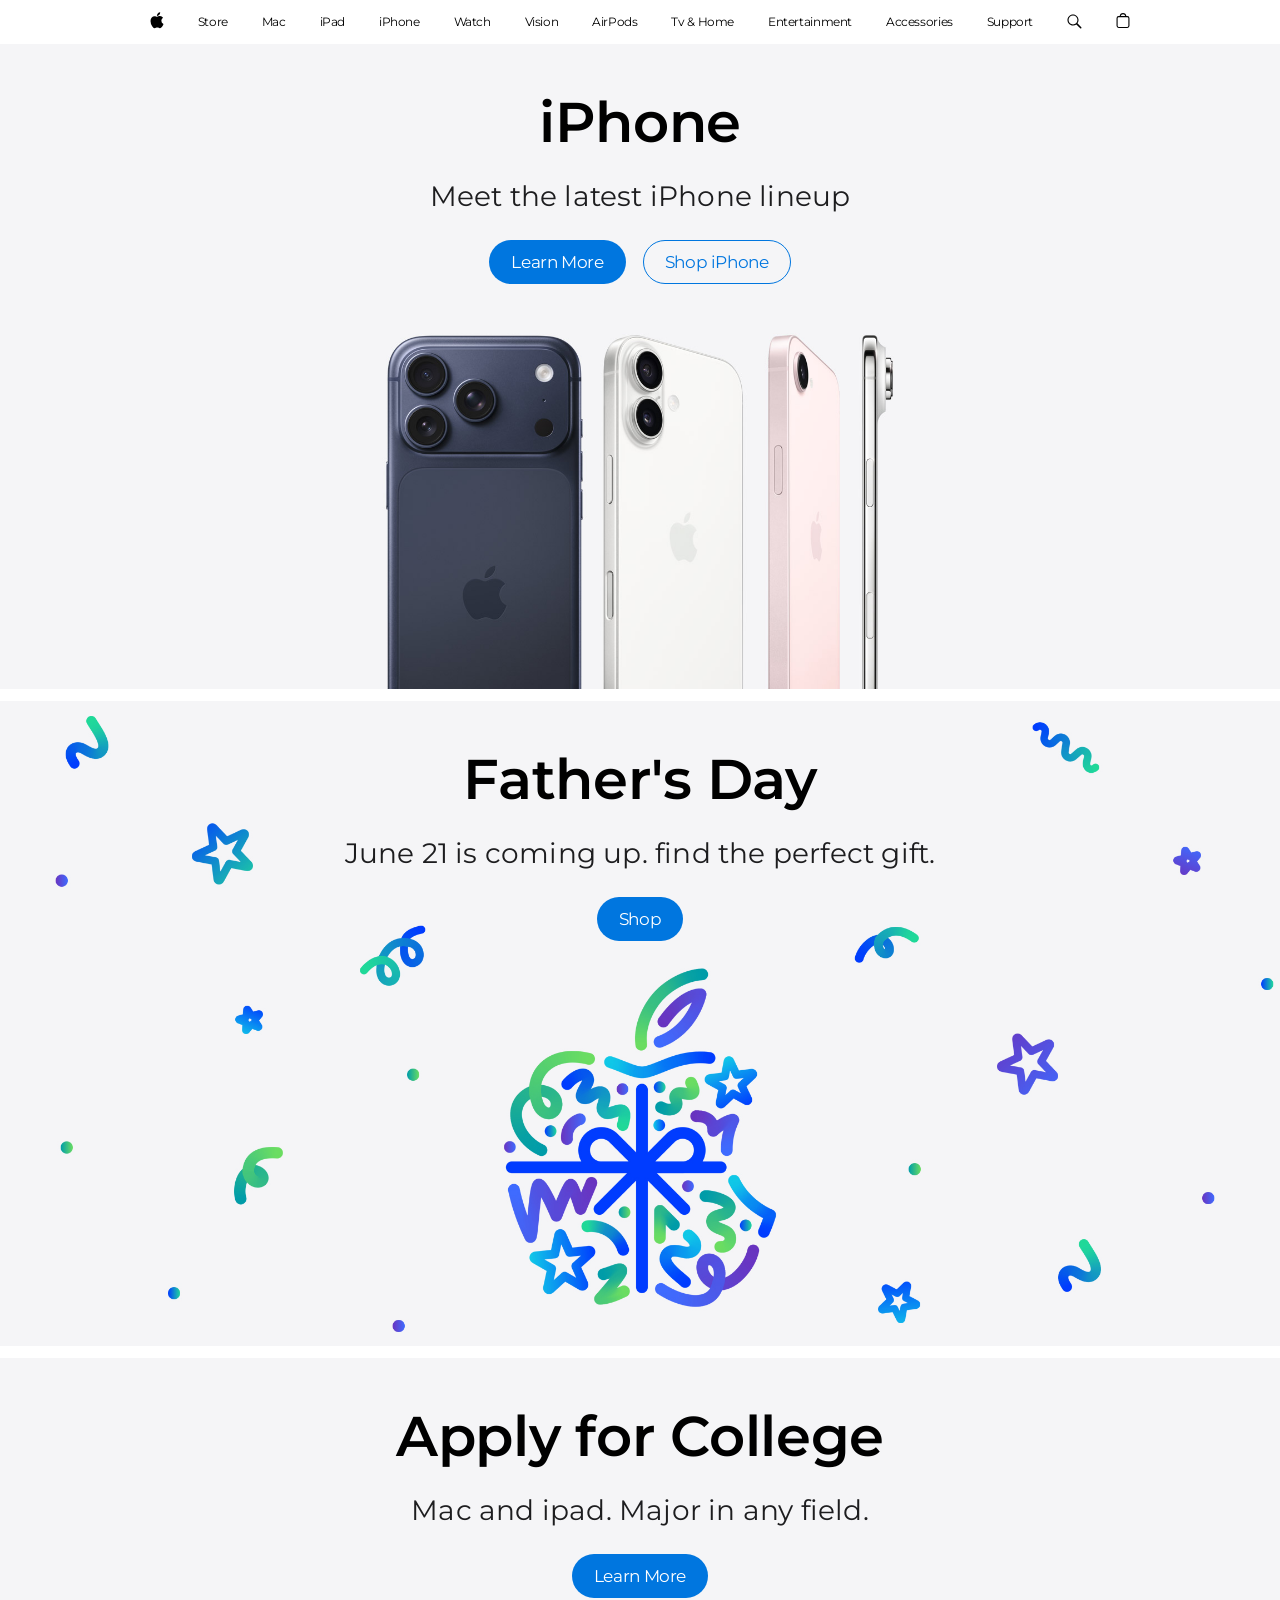
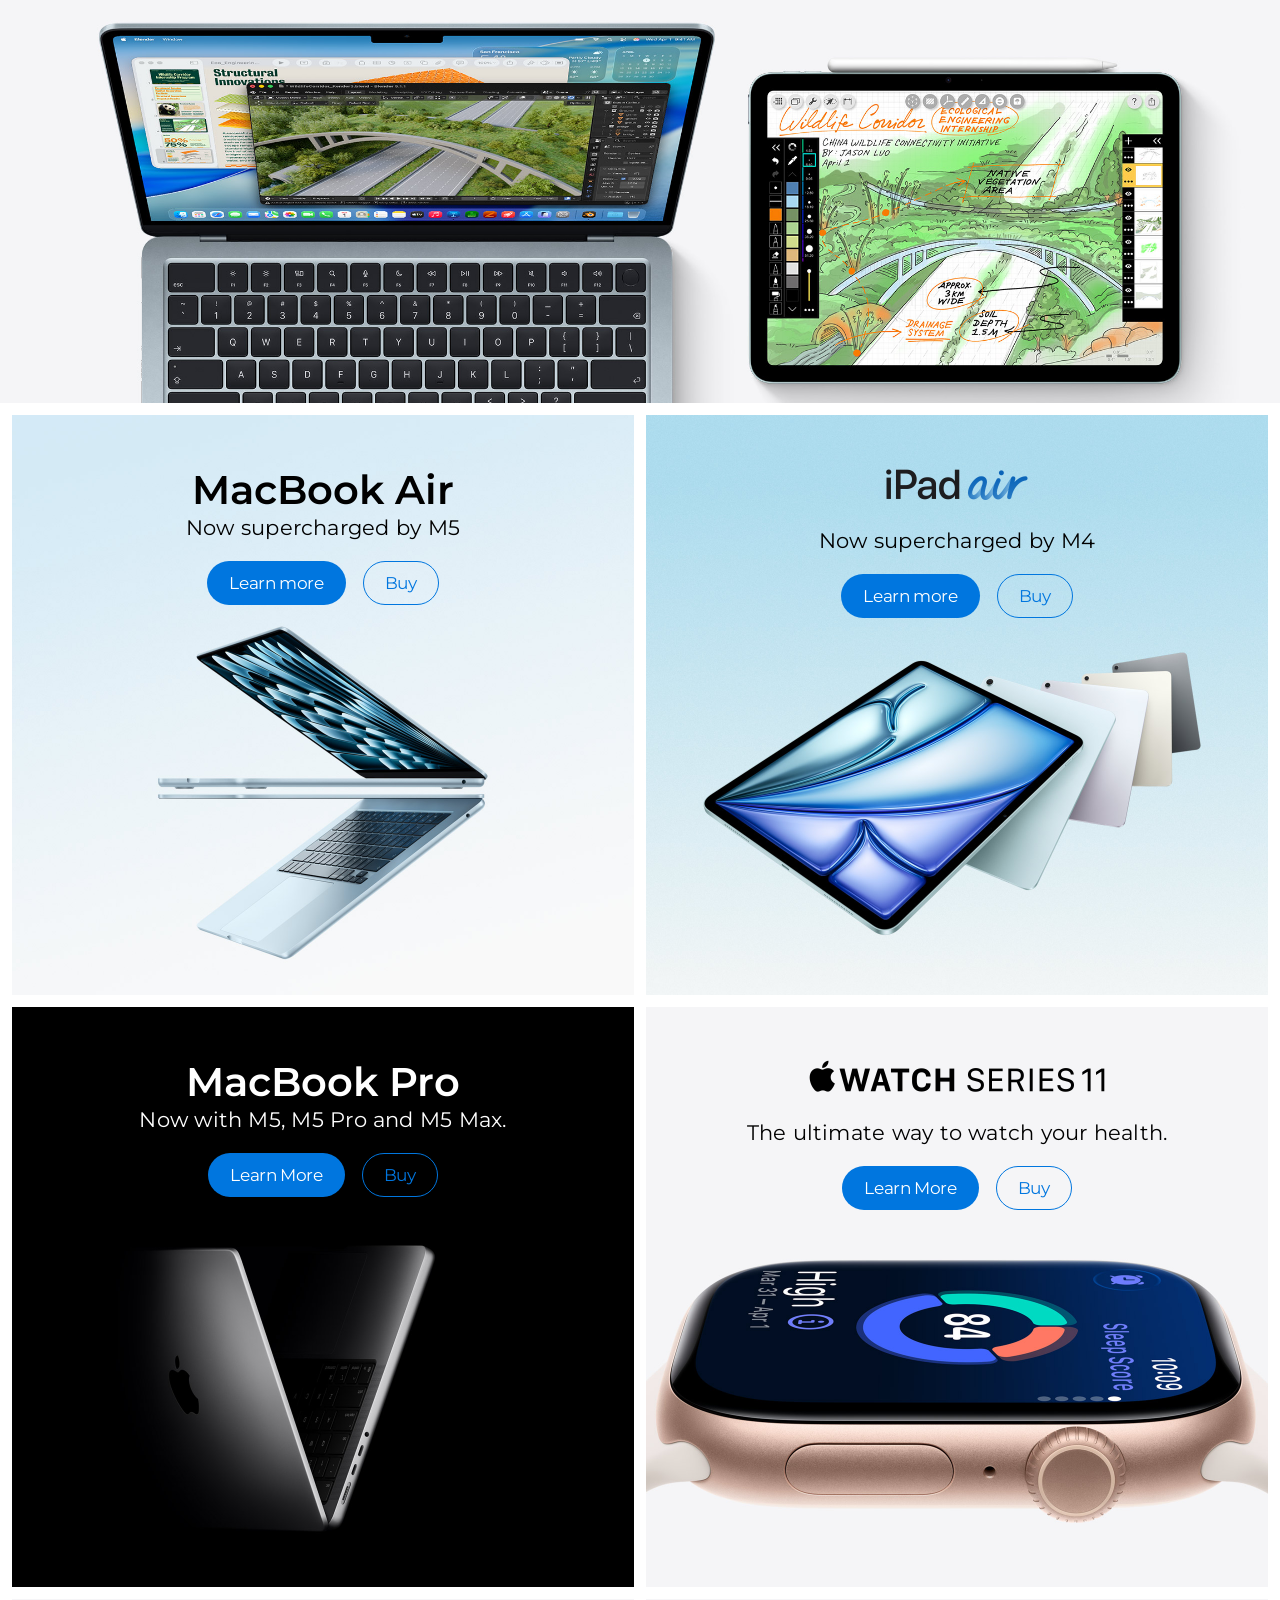
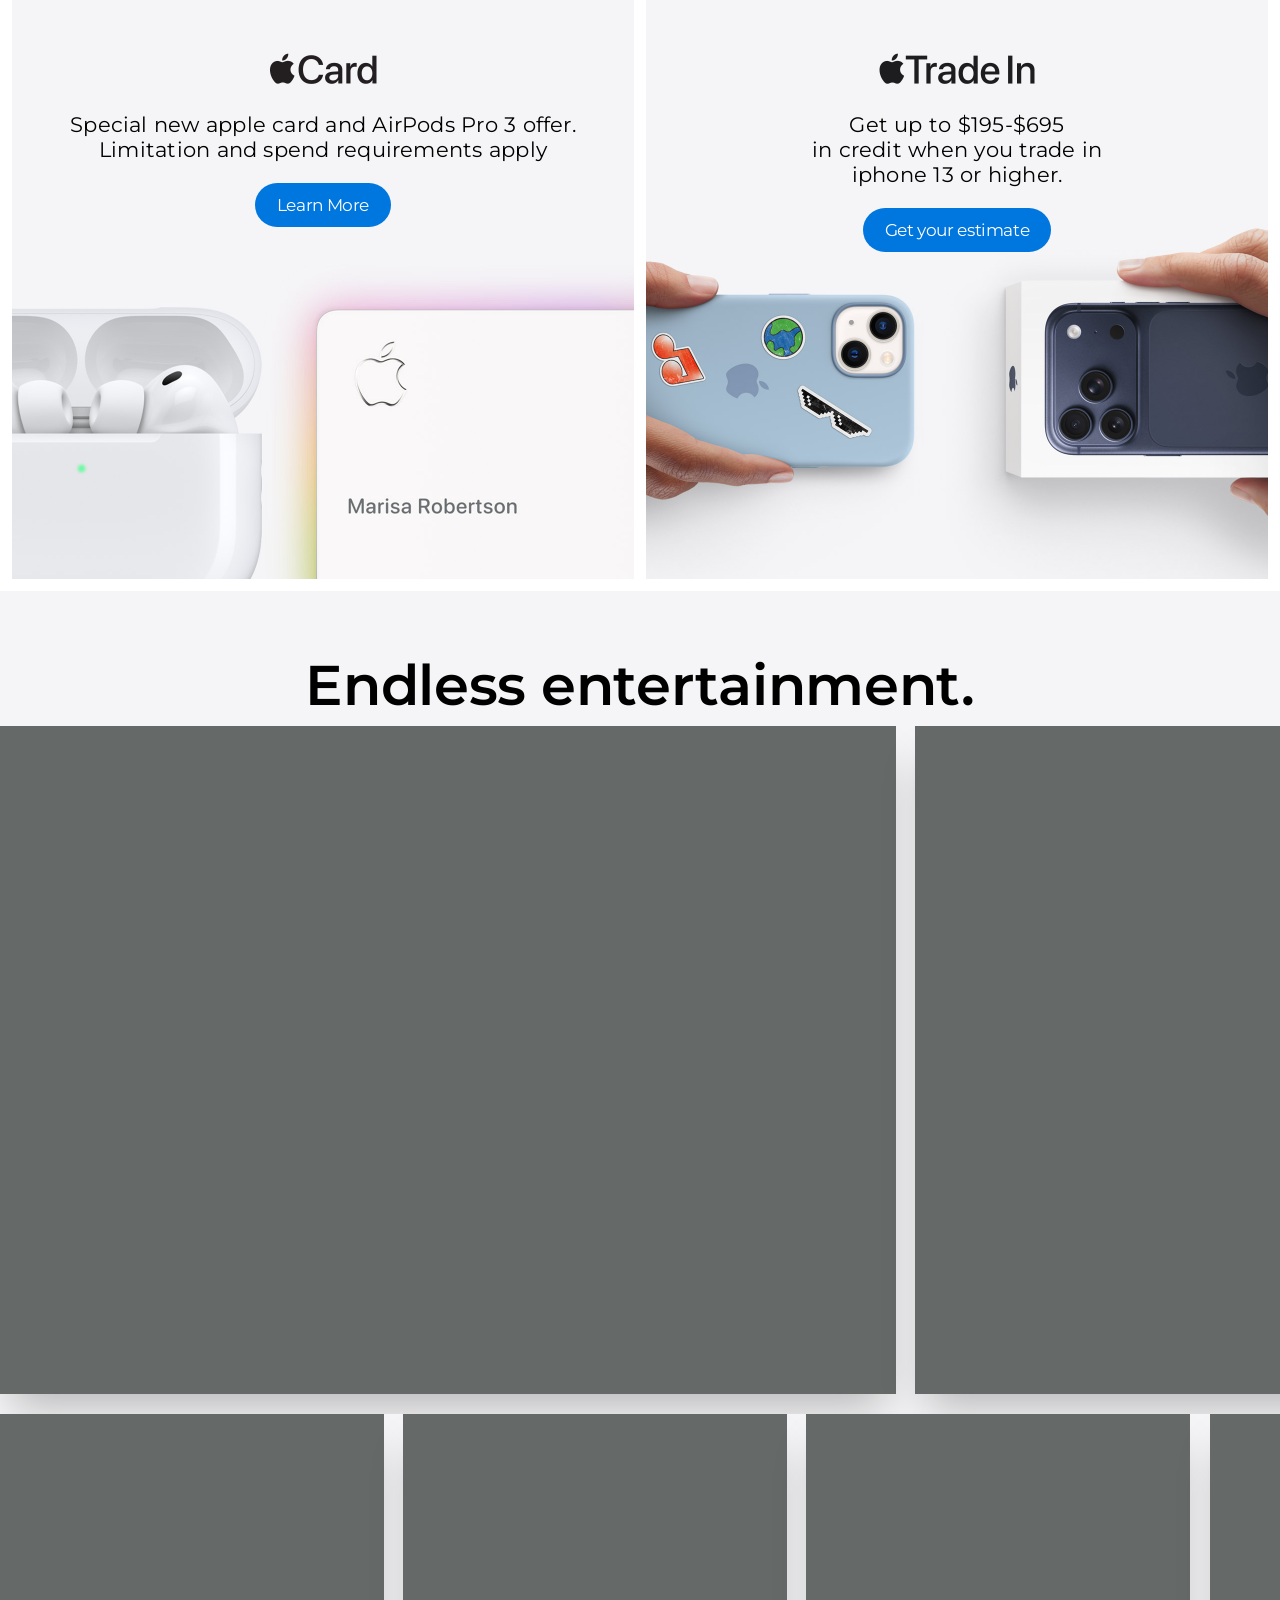
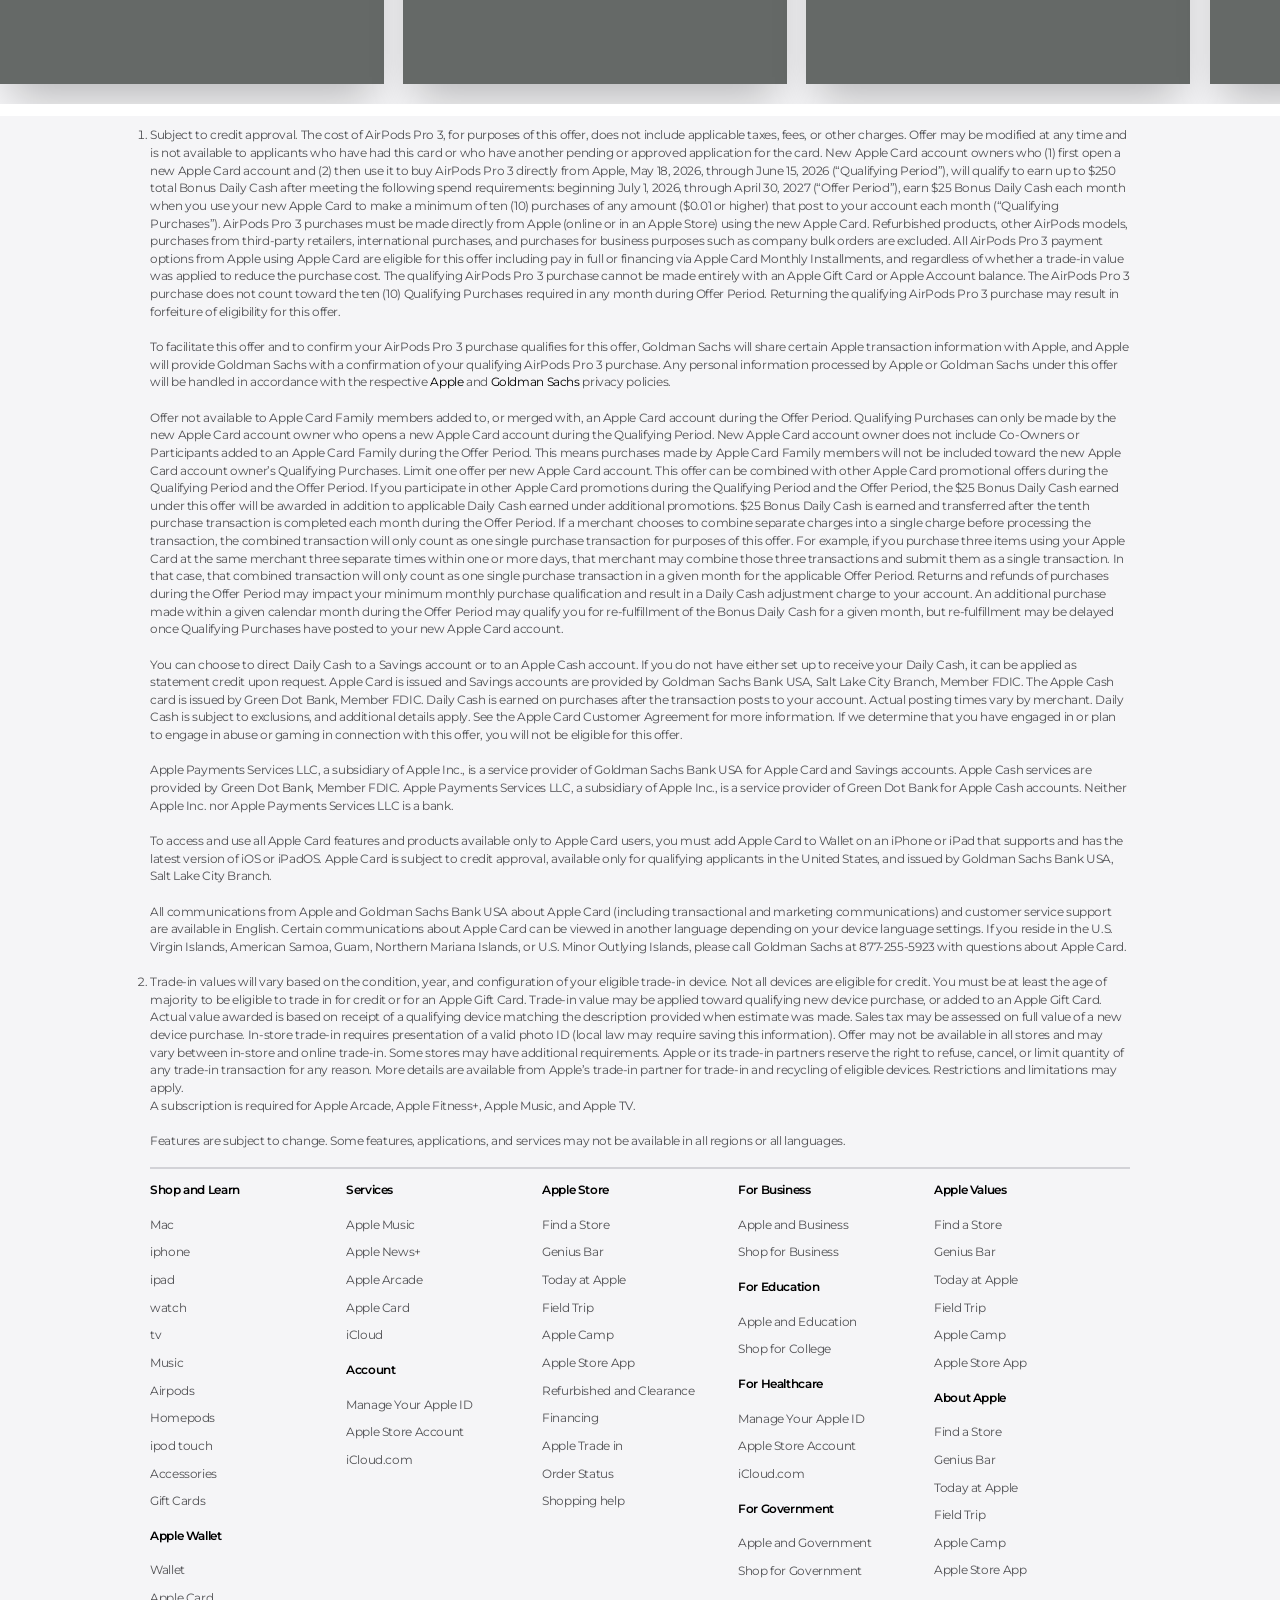
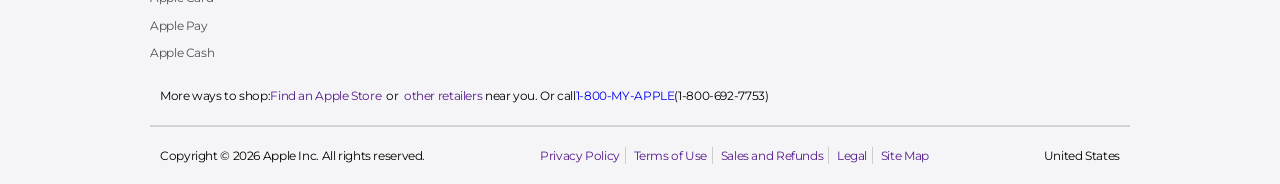
==== index.html @ 26c30950 "add dropdown" ====
<!doctype html>
<html lang="en">
    <head>
        <meta charset="UTF-8" />
        <meta name="viewport" content="width=device-width, initial-scale=1.0" />
        <title>Apple</title>
        <link rel="stylesheet" href="style.css" />
        <link rel="preconnect" href="https://fonts.googleapis.com" />
        <link rel="preconnect" href="https://fonts.gstatic.com" crossorigin />
        <link
            href="https://fonts.googleapis.com/css2?family=Montserrat:ital,wght@0,100..900;1,100..900&display=swap"
            rel="stylesheet"
        />
        <link
            rel="shortcut icon"
            href="images/icons/favicon.ico"
            type="image/x-icon"
        />
    </head>
    <body>
        <header class="header-wrapper">
            <div class="inner-wrapper">
                <nav class="main-nav">
                    <ul>
                        <svg
                            height="44"
                            viewBox="0 0 14 44"
                            width="14"
                            xmlns="http://www.w3.org/2000/svg"
                        >
                            <path
                                d="m13.0729 17.6825a3.61 3.61 0 0 0 -1.7248 3.0365 3.5132 3.5132 0 0 0 2.1379 3.2223 8.394 8.394 0 0 1 -1.0948 2.2618c-.6816.9812-1.3943 1.9623-2.4787 1.9623s-1.3633-.63-2.613-.63c-1.2187 0-1.6525.6507-2.644.6507s-1.6834-.9089-2.4787-2.0243a9.7842 9.7842 0 0 1 -1.6628-5.2776c0-3.0984 2.014-4.7405 3.9969-4.7405 1.0535 0 1.9314.6919 2.5924.6919.63 0 1.6112-.7333 2.8092-.7333a3.7579 3.7579 0 0 1 3.1604 1.5802zm-3.7284-2.8918a3.5615 3.5615 0 0 0 .8469-2.22 1.5353 1.5353 0 0 0 -.031-.32 3.5686 3.5686 0 0 0 -2.3445 1.2084 3.4629 3.4629 0 0 0 -.8779 2.1585 1.419 1.419 0 0 0 .031.2892 1.19 1.19 0 0 0 .2169.0207 3.0935 3.0935 0 0 0 2.1586-1.1368z"
                            ></path>
                        </svg>
                        <li class="nav-item store-item">
                            <a href="#">Store</a>
                        </li>
                        <li class="nav-item mac-item"><a href="#">Mac</a></li>
                        <li class="nav-item ipad-item"><a href="#">iPad</a></li>
                        <li class="nav-item iphone-item">
                            <a href="#">iPhone</a>
                        </li>
                        <li class="nav-item watch-item">
                            <a href="#">Watch</a>
                        </li>
                        <li class="nav-item vision-item">
                            <a href="#">Vision</a>
                        </li>
                        <li class="nav-item airpods-item">
                            <a href="#">AirPods</a>
                        </li>
                        <li class="nav-item tv-item">
                            <a href="#">Tv & Home</a>
                        </li>
                        <li class="nav-item entertainment-item">
                            <a href="#">Entertainment</a>
                        </li>
                        <li class="nav-item accesories-item">
                            <a href="#">Accessories</a>
                        </li>
                        <li class="nav-item support-item">
                            <a href="#">Support</a>
                        </li>
                        <!-- <li class="nav-item search-link">
                            <a href=""
                                ><img
                                    src="images/icons/ios-search-2-64.png"
                                    alt=""
                            /></a>
                        </li> -->

                        <svg
                            xmlns="http://www.w3.org/2000/svg"
                            width="15px"
                            height="44px"
                            viewBox="0 0 15 44"
                        >
                            <path
                                d="M14.298,27.202l-3.87-3.87c0.701-0.929,1.122-2.081,1.122-3.332c0-3.06-2.489-5.55-5.55-5.55c-3.06,0-5.55,2.49-5.55,5.55 c0,3.061,2.49,5.55,5.55,5.55c1.251,0,2.403-0.421,3.332-1.122l3.87,3.87c0.151,0.151,0.35,0.228,0.548,0.228 s0.396-0.076,0.548-0.228C14.601,27.995,14.601,27.505,14.298,27.202z M1.55,20c0-2.454,1.997-4.45,4.45-4.45 c2.454,0,4.45,1.997,4.45,4.45S8.454,24.45,6,24.45C3.546,24.45,1.55,22.454,1.55,20z"
                            ></path>
                        </svg>
                        <!-- <li class="nav-item cart-link">
                            <a href=""
                                ><img
                                    src="images/icons/sllmnhx-cart-6930472.png"
                                    alt=""
                                    height="19"
                            /></a>
                        </li> -->
                        <svg
                            height="44"
                            viewBox="0 0 14 44"
                            width="14"
                            xmlns="http://www.w3.org/2000/svg"
                        >
                            <path
                                d="m11.3535 16.0283h-1.0205a3.4229 3.4229 0 0 0 -3.333-2.9648 3.4229 3.4229 0 0 0 -3.333 2.9648h-1.02a2.1184 2.1184 0 0 0 -2.117 2.1162v7.7155a2.1186 2.1186 0 0 0 2.1162 2.1167h8.707a2.1186 2.1186 0 0 0 2.1168-2.1167v-7.7155a2.1184 2.1184 0 0 0 -2.1165-2.1162zm-4.3535-1.8652a2.3169 2.3169 0 0 1 2.2222 1.8652h-4.4444a2.3169 2.3169 0 0 1 2.2222-1.8652zm5.37 11.6969a1.0182 1.0182 0 0 1 -1.0166 1.0171h-8.7069a1.0182 1.0182 0 0 1 -1.0165-1.0171v-7.7155a1.0178 1.0178 0 0 1 1.0166-1.0166h8.707a1.0178 1.0178 0 0 1 1.0164 1.0166z"
                            ></path>
                        </svg>
                    </ul>
                </nav>
                <!-- STORE -->
                <div class="nav-dropdown store-dropdown">
                    <div class="dropdown-inner">
                        <div>
                            <span class="dropdown-col-label">Shop</span>
                            <ul class="dropdown-big-links">
                                <li><a href="#">Shop the Latest</a></li>
                                <li><a href="#">Mac</a></li>
                                <li><a href="#">iPad</a></li>
                                <li><a href="#">iPhone</a></li>
                                <li><a href="#">Apple Watch</a></li>
                                <li><a href="#">Apple Vision Pro</a></li>
                                <li><a href="#">AirPods</a></li>
                                <li><a href="#">Accessories</a></li>
                            </ul>
                        </div>
                        <div>
                            <span class="dropdown-col-label">Quick Links</span>
                            <ul class="dropdown-links">
                                <li><a href="#">Find a Store</a></li>
                                <li><a href="#">Order Status</a></li>
                                <li><a href="#">Apple Trade In</a></li>
                                <li><a href="#">Financing</a></li>
                                <li><a href="#">Personal Setup</a></li>
                            </ul>
                        </div>
                        <div>
                            <span class="dropdown-col-label"
                                >Shop Special Stores</span
                            >
                            <ul class="dropdown-links">
                                <li><a href="#">Certified Refurbished</a></li>
                                <li><a href="#">Education</a></li>
                                <li><a href="#" class="muted">Business</a></li>
                                <li>
                                    <a href="#" class="muted"
                                        >Veterans and Military</a
                                    >
                                </li>
                                <li>
                                    <a href="#" class="muted">Government</a>
                                </li>
                            </ul>
                        </div>
                    </div>
                </div>

                <!-- MAC -->
                <div class="nav-dropdown mac-dropdown">
                    <div class="dropdown-inner">
                        <div>
                            <span class="dropdown-col-label">Explore Mac</span>
                            <ul class="dropdown-big-links">
                                <li><a href="#">Explore All Mac</a></li>
                                <li><a href="#">MacBook Neo</a></li>
                                <li><a href="#">MacBook Air</a></li>
                                <li><a href="#">MacBook Pro</a></li>
                                <li><a href="#">iMac</a></li>
                                <li><a href="#">Mac mini</a></li>
                                <li><a href="#">Mac Studio</a></li>
                                <li><a href="#">Displays</a></li>
                            </ul>
                            <ul class="dropdown-small-extras">
                                <li><a href="#">Compare Mac</a></li>
                                <li><a href="#">Switch from PC to Mac</a></li>
                            </ul>
                        </div>
                        <div>
                            <span class="dropdown-col-label">Shop Mac</span>
                            <ul class="dropdown-links">
                                <li><a href="#">Shop Mac</a></li>
                                <li><a href="#">Help Me Choose</a></li>
                                <li><a href="#">Mac Accessories</a></li>
                                <li><a href="#">Apple Trade In</a></li>
                                <li><a href="#">Financing</a></li>
                                <li><a href="#">Personal Setup</a></li>
                            </ul>
                        </div>
                        <div>
                            <span class="dropdown-col-label"
                                >More from Mac</span
                            >
                            <ul class="dropdown-links">
                                <li><a href="#">Mac Support</a></li>
                                <li><a href="#">AppleCare</a></li>
                                <li><a href="#">macOS 27 Preview</a></li>
                                <li><a href="#">Apple Intelligence</a></li>
                                <li><a href="#">Apps by Apple</a></li>
                                <li><a href="#">Apple Creator Studio</a></li>
                                <li><a href="#">Better with iPhone</a></li>
                                <li><a href="#">iCloud+</a></li>
                                <li><a href="#">Mac for Business</a></li>
                                <li><a href="#">Education</a></li>
                            </ul>
                        </div>
                    </div>
                </div>

                <!-- IPAD -->
                <div class="nav-dropdown ipad-dropdown">
                    <div class="dropdown-inner">
                        <div>
                            <span class="dropdown-col-label">Explore iPad</span>
                            <ul class="dropdown-big-links">
                                <li><a href="#">Explore All iPad</a></li>
                                <li><a href="#">iPad Pro</a></li>
                                <li><a href="#">iPad Air</a></li>
                                <li><a href="#">iPad mini</a></li>
                                <li><a href="#">iPad</a></li>
                            </ul>
                            <ul class="dropdown-small-extras">
                                <li><a href="#">Compare iPad</a></li>
                                <li>
                                    <a href="#">iPad Compatibility Guide</a>
                                </li>
                            </ul>
                        </div>
                        <div>
                            <span class="dropdown-col-label">Shop iPad</span>
                            <ul class="dropdown-links">
                                <li><a href="#">Shop iPad</a></li>
                                <li><a href="#">Help Me Choose</a></li>
                                <li><a href="#">iPad Accessories</a></li>
                                <li><a href="#">Apple Pencil</a></li>
                                <li><a href="#">Keyboards</a></li>
                                <li><a href="#">Apple Trade In</a></li>
                                <li><a href="#">Financing</a></li>
                            </ul>
                        </div>
                        <div>
                            <span class="dropdown-col-label"
                                >More from iPad</span
                            >
                            <ul class="dropdown-links">
                                <li><a href="#">iPad Support</a></li>
                                <li><a href="#">AppleCare</a></li>
                                <li><a href="#">iPadOS 18</a></li>
                                <li><a href="#">Apple Intelligence</a></li>
                                <li><a href="#">Apps by Apple</a></li>
                                <li><a href="#">iCloud+</a></li>
                                <li><a href="#">Education</a></li>
                            </ul>
                        </div>
                    </div>
                </div>

                <!-- IPHONE -->
                <div class="nav-dropdown iphone-dropdown">
                    <div class="dropdown-inner">
                        <div>
                            <span class="dropdown-col-label"
                                >Explore iPhone</span
                            >
                            <ul class="dropdown-big-links">
                                <li><a href="#">Explore All iPhone</a></li>
                                <li><a href="#">iPhone 16 Pro</a></li>
                                <li><a href="#">iPhone 16</a></li>
                                <li><a href="#">iPhone 15</a></li>
                                <li><a href="#">iPhone 14</a></li>
                            </ul>
                            <ul class="dropdown-small-extras">
                                <li><a href="#">Compare iPhone</a></li>
                                <li><a href="#">Switch from Android</a></li>
                            </ul>
                        </div>
                        <div>
                            <span class="dropdown-col-label">Shop iPhone</span>
                            <ul class="dropdown-links">
                                <li><a href="#">Shop iPhone</a></li>
                                <li><a href="#">Help Me Choose</a></li>
                                <li><a href="#">iPhone Accessories</a></li>
                                <li><a href="#">Apple Trade In</a></li>
                                <li><a href="#">Carrier Deals</a></li>
                                <li><a href="#">Financing</a></li>
                                <li><a href="#">Personal Setup</a></li>
                            </ul>
                        </div>
                        <div>
                            <span class="dropdown-col-label"
                                >More from iPhone</span
                            >
                            <ul class="dropdown-links">
                                <li><a href="#">iPhone Support</a></li>
                                <li><a href="#">AppleCare</a></li>
                                <li><a href="#">iOS 18</a></li>
                                <li><a href="#">Apple Intelligence</a></li>
                                <li><a href="#">Apps by Apple</a></li>
                                <li><a href="#">iCloud+</a></li>
                            </ul>
                        </div>
                    </div>
                </div>

                <!-- WATCH -->
                <div class="nav-dropdown watch-dropdown">
                    <div class="dropdown-inner">
                        <div>
                            <span class="dropdown-col-label"
                                >Explore Apple Watch</span
                            >
                            <ul class="dropdown-big-links">
                                <li><a href="#">Explore All Apple Watch</a></li>
                                <li><a href="#">Apple Watch Ultra 2</a></li>
                                <li><a href="#">Apple Watch Series 10</a></li>
                                <li><a href="#">Apple Watch SE</a></li>
                                <li><a href="#">Apple Watch Hermès</a></li>
                                <li><a href="#">Apple Watch Nike</a></li>
                            </ul>
                            <ul class="dropdown-small-extras">
                                <li><a href="#">Compare Apple Watch</a></li>
                            </ul>
                        </div>
                        <div>
                            <span class="dropdown-col-label"
                                >Shop Apple Watch</span
                            >
                            <ul class="dropdown-links">
                                <li><a href="#">Shop Apple Watch</a></li>
                                <li><a href="#">Apple Watch Bands</a></li>
                                <li><a href="#">Watch Accessories</a></li>
                                <li><a href="#">Apple Trade In</a></li>
                                <li><a href="#">Financing</a></li>
                            </ul>
                        </div>
                        <div>
                            <span class="dropdown-col-label"
                                >More from Apple Watch</span
                            >
                            <ul class="dropdown-links">
                                <li><a href="#">Apple Watch Support</a></li>
                                <li><a href="#">AppleCare</a></li>
                                <li><a href="#">watchOS 11</a></li>
                                <li><a href="#">Apple Intelligence</a></li>
                                <li><a href="#">Health on Apple Watch</a></li>
                            </ul>
                        </div>
                    </div>
                </div>

                <!-- VISION -->
                <div class="nav-dropdown vision-dropdown">
                    <div class="dropdown-inner">
                        <div>
                            <span class="dropdown-col-label"
                                >Explore Vision</span
                            >
                            <ul class="dropdown-big-links">
                                <li>
                                    <a href="#">Explore Apple Vision Pro</a>
                                </li>
                            </ul>
                            <ul class="dropdown-small-extras">
                                <li><a href="#">Tech Specs</a></li>
                            </ul>
                        </div>
                        <div>
                            <span class="dropdown-col-label">Shop Vision</span>
                            <ul class="dropdown-links">
                                <li><a href="#">Shop Apple Vision Pro</a></li>
                                <li>
                                    <a href="#">Apple Vision Pro Accessories</a>
                                </li>
                                <li><a href="#">Book a Demo</a></li>
                                <li><a href="#">Financing</a></li>
                                <li><a href="#">Personal Setup</a></li>
                            </ul>
                        </div>
                        <div>
                            <span class="dropdown-col-label"
                                >More from Vision</span
                            >
                            <ul class="dropdown-links">
                                <li>
                                    <a href="#">Apple Vision Pro Support</a>
                                </li>
                                <li><a href="#">AppleCare</a></li>
                                <li><a href="#">visionOS 27 Preview</a></li>
                                <li>
                                    <a href="#"
                                        >Apple Vision Pro for Enterprise</a
                                    >
                                </li>
                            </ul>
                        </div>
                    </div>
                </div>

                <!-- AIRPODS -->
                <div class="nav-dropdown airpods-dropdown">
                    <div class="dropdown-inner">
                        <div>
                            <span class="dropdown-col-label"
                                >Explore AirPods</span
                            >
                            <ul class="dropdown-big-links">
                                <li><a href="#">Explore All AirPods</a></li>
                                <li><a href="#">AirPods Pro</a></li>
                                <li><a href="#">AirPods 4</a></li>
                                <li><a href="#">AirPods Max</a></li>
                            </ul>
                            <ul class="dropdown-small-extras">
                                <li><a href="#">Compare AirPods</a></li>
                            </ul>
                        </div>
                        <div>
                            <span class="dropdown-col-label">Shop AirPods</span>
                            <ul class="dropdown-links">
                                <li><a href="#">Shop AirPods</a></li>
                                <li><a href="#">AirPods Accessories</a></li>
                                <li><a href="#">Apple Trade In</a></li>
                                <li><a href="#">Financing</a></li>
                            </ul>
                        </div>
                        <div>
                            <span class="dropdown-col-label"
                                >More from AirPods</span
                            >
                            <ul class="dropdown-links">
                                <li><a href="#">AirPods Support</a></li>
                                <li><a href="#">AppleCare for AirPods</a></li>
                                <li><a href="#">Spatial Audio</a></li>
                                <li><a href="#">Find My AirPods</a></li>
                            </ul>
                        </div>
                    </div>
                </div>

                <!-- TV & HOME -->
                <div class="nav-dropdown tv-dropdown">
                    <div class="dropdown-inner">
                        <div>
                            <span class="dropdown-col-label"
                                >Explore TV & Home</span
                            >
                            <ul class="dropdown-big-links">
                                <li><a href="#">Explore All TV & Home</a></li>
                                <li><a href="#">Apple TV 4K</a></li>
                                <li><a href="#">HomePod</a></li>
                                <li><a href="#">HomePod mini</a></li>
                            </ul>
                            <ul class="dropdown-small-extras">
                                <li><a href="#">Compare Apple TV</a></li>
                            </ul>
                        </div>
                        <div>
                            <span class="dropdown-col-label"
                                >Shop TV & Home</span
                            >
                            <ul class="dropdown-links">
                                <li><a href="#">Shop TV & Home</a></li>
                                <li><a href="#">Apple TV Accessories</a></li>
                                <li><a href="#">HomePod Accessories</a></li>
                                <li><a href="#">Financing</a></li>
                            </ul>
                        </div>
                        <div>
                            <span class="dropdown-col-label"
                                >More from TV & Home</span
                            >
                            <ul class="dropdown-links">
                                <li><a href="#">Apple TV+ </a></li>
                                <li><a href="#">Home App</a></li>
                                <li><a href="#">AirPlay</a></li>
                                <li><a href="#">tvOS 18</a></li>
                                <li><a href="#">Apple TV Support</a></li>
                                <li><a href="#">HomePod Support</a></li>
                            </ul>
                        </div>
                    </div>
                </div>

                <!-- ENTERTAINMENT -->
                <div class="nav-dropdown entertainment-dropdown">
                    <div class="dropdown-inner">
                        <div>
                            <span class="dropdown-col-label"
                                >Explore Entertainment</span
                            >
                            <ul class="dropdown-big-links">
                                <li><a href="#">Apple TV+</a></li>
                                <li><a href="#">Apple Music</a></li>
                                <li><a href="#">Apple Arcade</a></li>
                                <li><a href="#">Apple Fitness+</a></li>
                                <li><a href="#">Apple News+</a></li>
                                <li><a href="#">Apple Podcasts</a></li>
                                <li><a href="#">Apple Books</a></li>
                                <li><a href="#">App Store</a></li>
                            </ul>
                            <ul class="dropdown-small-extras">
                                <li><a href="#">Apple One Bundle</a></li>
                            </ul>
                        </div>
                        <div>
                            <span class="dropdown-col-label">Explore</span>
                            <ul class="dropdown-links">
                                <li><a href="#">iCloud+</a></li>
                                <li><a href="#">Apple Intelligence</a></li>
                                <li><a href="#">Spatial Audio</a></li>
                                <li><a href="#">Spatial Video</a></li>
                            </ul>
                        </div>
                        <div>
                            <span class="dropdown-col-label">Support</span>
                            <ul class="dropdown-links">
                                <li><a href="#">Apple TV+ Support</a></li>
                                <li><a href="#">Apple Music Support</a></li>
                                <li><a href="#">Apple Arcade Support</a></li>
                                <li><a href="#">Apple Fitness+ Support</a></li>
                            </ul>
                        </div>
                    </div>
                </div>

                <!-- ACCESSORIES -->
                <div class="nav-dropdown accessories-dropdown">
                    <div class="dropdown-inner">
                        <div>
                            <span class="dropdown-col-label"
                                >Shop Accessories</span
                            >
                            <ul class="dropdown-big-links">
                                <li><a href="#">Shop All Accessories</a></li>
                                <li><a href="#">Cases & Protection</a></li>
                                <li><a href="#">Cables & Chargers</a></li>
                                <li><a href="#">Keyboards & Mice</a></li>
                                <li><a href="#">Displays & Stands</a></li>
                                <li><a href="#">Bags & Storage</a></li>
                            </ul>
                        </div>
                        <div>
                            <span class="dropdown-col-label"
                                >Shop by Product</span
                            >
                            <ul class="dropdown-links">
                                <li><a href="#">iPhone Accessories</a></li>
                                <li><a href="#">Mac Accessories</a></li>
                                <li><a href="#">iPad Accessories</a></li>
                                <li><a href="#">Apple Watch Bands</a></li>
                                <li><a href="#">AirPods Accessories</a></li>
                                <li><a href="#">Apple TV Accessories</a></li>
                                <li><a href="#">HomePod Accessories</a></li>
                            </ul>
                        </div>
                        <div>
                            <span class="dropdown-col-label">More</span>
                            <ul class="dropdown-links">
                                <li><a href="#">Made for Apple</a></li>
                                <li><a href="#">Certified Refurbished</a></li>
                                <li><a href="#">Financing</a></li>
                            </ul>
                        </div>
                    </div>
                </div>

                <!-- SUPPORT -->
                <div class="nav-dropdown support-dropdown">
                    <div class="dropdown-inner">
                        <div>
                            <span class="dropdown-col-label"
                                >Explore Support</span
                            >
                            <ul class="dropdown-big-links">
                                <li><a href="#">iPhone</a></li>
                                <li><a href="#">Mac</a></li>
                                <li><a href="#">iPad</a></li>
                                <li><a href="#">Apple Watch</a></li>
                                <li><a href="#">Apple TV</a></li>
                                <li><a href="#">AirPods</a></li>
                                <li><a href="#">HomePod</a></li>
                                <li><a href="#">Apple Vision Pro</a></li>
                            </ul>
                            <ul class="dropdown-small-extras">
                                <li><a href="#">See all products</a></li>
                            </ul>
                        </div>
                        <div>
                            <span class="dropdown-col-label">Get Help</span>
                            <ul class="dropdown-links">
                                <li><a href="#">Community</a></li>
                                <li><a href="#">Check Coverage</a></li>
                                <li><a href="#">Repair & Service</a></li>
                                <li><a href="#">Contact Apple Support</a></li>
                                <li><a href="#">Schedule a Genius Bar</a></li>
                            </ul>
                        </div>
                        <div>
                            <span class="dropdown-col-label"
                                >Helpful Topics</span
                            >
                            <ul class="dropdown-links">
                                <li><a href="#">Apple ID & Password</a></li>
                                <li><a href="#">Billing & Subscriptions</a></li>
                                <li><a href="#">Accessibility</a></li>
                                <li><a href="#">Find My</a></li>
                                <li><a href="#">AppleCare Plans</a></li>
                            </ul>
                        </div>
                    </div>
                </div>
            </div>
        </header>
        <main class="main">
            <section class="section section-hero">
                <div class="tile-wrapper" id="iphone-family">
                    <div class="tile-content">
                        <div class="tile-copy-wrapper">
                            <h3 class="tile-headline typography-tile-headline">
                                iPhone
                            </h3>
                            <p class="tile-subhead typography-tile-subhead">
                                Meet the latest iPhone lineup
                            </p>
                        </div>
                        <div class="tile-ctas">
                            <a href="" class="button">Learn More</a>
                            <a href="" class="button button-secondary"
                                >Shop iPhone</a
                            >
                        </div>
                    </div>
                </div>

                <div class="tile-wrapper" id="fathers-day">
                    <div class="tile-content">
                        <div class="tile-copy-wrapper">
                            <h3 class="tile-headline typography-tile-headline">
                                Father's Day
                            </h3>
                            <p class="tile-subhead typography-tile-subhead">
                                June 21 is coming up. find the perfect gift.
                            </p>
                        </div>
                        <div class="tile-ctas">
                            <a href="" class="button">Shop</a>
                            <!-- <a href="" class="button button-secondary"></a> -->
                        </div>
                    </div>
                </div>

                <div class="tile-wrapper" id="college">
                    <div class="tile-content">
                        <div class="tile-copy-wrapper">
                            <h3 class="tile-headline typography-tile-headline">
                                Apply for College
                            </h3>
                            <p class="tile-subhead typography-tile-subhead">
                                Mac and ipad. Major in any field.
                            </p>
                        </div>
                        <div class="tile-ctas">
                            <a href="" class="button">Learn More</a>
                        </div>
                    </div>
                </div>
            </section>

            <section class="section section-promo">
                <div class="tile-wrapper" id="macbook-air-m5">
                    <div class="tile-content">
                        <div class="tile-copy-wrapper">
                            <h3 class="tile-headline typography-tile-headline">
                                MacBook Air
                            </h3>
                            <p class="tile-subhead typography-tile-subhead">
                                Now supercharged by M5
                            </p>
                        </div>
                        <div class="tile-ctas">
                            <a href="" class="button">Learn more</a>
                            <a href="" class="button button-secondary">Buy</a>
                        </div>
                    </div>
                </div>

                <div class="tile-wrapper" id="ipad-air">
                    <div class="tile-content">
                        <div class="tile-copy-wrapper">
                            <h3 class="tile-headline typography-tile-headline">
                                <img
                                    src="images/promo_logo_ipad_air__dqdj4ni03quu_large_2x.png"
                                />
                            </h3>
                            <p class="tile-subhead typography-tile-subhead">
                                Now supercharged by M4
                            </p>
                        </div>
                        <div class="tile-ctas">
                            <a href="" class="button">Learn more</a>
                            <a href="" class="button button-secondary">Buy</a>
                        </div>
                    </div>
                </div>

                <div class="tile-wrapper dark-tile" id="macbook-pro">
                    <div class="tile-content">
                        <div class="tile-copy-wrapper">
                            <h3 class="tile-headline typography-tile-headline">
                                MacBook Pro
                            </h3>
                            <p class="tile-subhead typography-tile-subhead">
                                Now with M5, M5 Pro and M5 Max.
                            </p>
                        </div>
                        <div class="tile-ctas">
                            <a href="" class="button">Learn More</a>
                            <a href="" class="button button-secondary">Buy</a>
                        </div>
                    </div>
                </div>

                <div class="tile-wrapper" id="apple-watch-series-11">
                    <div class="tile-content">
                        <div class="tile-copy-wrapper">
                            <h3 class="tile-headline typography-tile-headline">
                                <img
                                    src="images/promo_logo_apple_watch_series_11__5r9c4l119tuy_large_2x.png"
                                    alt=""
                                    srcset=""
                                />
                            </h3>
                            <p class="tile-subhead typography-tile-subhead">
                                The ultimate way to watch your health.
                            </p>
                        </div>
                        <div class="tile-ctas">
                            <a href="" class="button">Learn More</a>
                            <a href="" class="button button-secondary">Buy</a>
                        </div>
                    </div>
                </div>

                <div class="tile-wrapper" id="apple-card-airpods">
                    <div class="tile-content">
                        <div class="tile-copy-wrapper">
                            <h3 class="tile-headline typography-tile-headline">
                                <img
                                    src="images/promo_logo_apple_card__28vxrcexz0ia_large_2x.png"
                                    alt=""
                                    srcset=""
                                />
                            </h3>
                            <p class="tile-subhead typography-tile-subhead">
                                Special new apple card and AirPods Pro 3 offer.
                                <br />
                                Limitation and spend requirements apply
                            </p>
                        </div>
                        <div class="tile-ctas">
                            <a href="" class="button">Learn More</a>
                        </div>
                    </div>
                </div>

                <div class="tile-wrapper" id="iphone-tradein">
                    <div class="tile-content">
                        <div class="tile-copy-wrapper">
                            <h3 class="tile-headline typography-tile-headline">
                                <img
                                    src="images/promo_logo_iphone_tradein__bb7assu7ubo2_large_2x.png"
                                    alt=""
                                    srcset=""
                                />
                            </h3>
                            <p class="tile-subhead typography-tile-subhead">
                                Get up to $195-$695 <br />
                                in credit when you trade in
                                <br />
                                iphone 13 or higher.
                            </p>
                        </div>
                        <div class="tile-ctas">
                            <a href="" class="button">Get your estimate</a>
                        </div>
                    </div>
                </div>
            </section>

            <section class="section section-endless-entertainment-gallery">
                <div class="endless-entertainment">
                    <div class="media-gallery-headline-container">
                        <h2 class="media-gallery-headline">
                            Endless entertainment.
                        </h2>
                    </div>
                    <div class="media-gallery tv-media-gallery">
                        <ul class="media-gallery-item-container">
                            <li class="media-gallery-item"></li>
                            <li class="media-gallery-item">yo</li>
                            <li class="media-gallery-item"></li>
                            <li class="media-gallery-item"></li>
                            <li class="media-gallery-item"></li>
                            <li class="media-gallery-item"></li>
                            <li class="media-gallery-item"></li>
                            <li class="media-gallery-item"></li>
                            <li class="media-gallery-item"></li>
                        </ul>
                    </div>
                    <div class="media-gallery fam-media-gallery">
                        <ul class="media-gallery-item-container">
                            <li class="media-gallery-item"></li>
                            <li class="media-gallery-item"></li>
                            <li class="media-gallery-item"></li>
                            <li class="media-gallery-item"></li>
                            <li class="media-gallery-item"></li>
                            <li class="media-gallery-item"></li>
                            <li class="media-gallery-item"></li>
                            <li class="media-gallery-item"></li>
                            <li class="media-gallery-item"></li>
                        </ul>
                    </div>
                </div>
            </section>
        </main>
        <footer class="footer-wrapper">
            <div class="inner-wrapper">
                <ol class="footer-text">
                    <li>
                        Subject to credit approval. The cost of AirPods Pro 3,
                        for purposes of this offer, does not include applicable
                        taxes, fees, or other charges. Offer may be modified at
                        any time and is not available to applicants who have had
                        this card or who have another pending or approved
                        application for the card. New Apple Card account owners
                        who (1) first open a new Apple Card account and (2) then
                        use it to buy AirPods Pro 3 directly from Apple, May 18,
                        2026, through June 15, 2026 (“Qualifying Period”), will
                        qualify to earn up to $250 total Bonus Daily Cash after
                        meeting the following spend requirements: beginning July
                        1, 2026, through April 30, 2027 (“Offer Period”), earn
                        $25 Bonus Daily Cash each month when you use your new
                        Apple Card to make a minimum of ten (10) purchases of
                        any amount ($0.01 or higher) that post to your account
                        each month (“Qualifying Purchases”). AirPods Pro 3
                        purchases must be made directly from Apple (online or in
                        an Apple Store) using the new Apple Card. Refurbished
                        products, other AirPods models, purchases from
                        third‑party retailers, international purchases, and
                        purchases for business purposes such as company bulk
                        orders are excluded. All AirPods Pro 3 payment options
                        from Apple using Apple Card are eligible for this offer
                        including pay in full or financing via Apple Card
                        Monthly Installments, and regardless of whether a
                        trade-in value was applied to reduce the purchase cost.
                        The qualifying AirPods Pro 3 purchase cannot be made
                        entirely with an Apple Gift Card or Apple Account
                        balance. The AirPods Pro 3 purchase does not count
                        toward the ten (10) Qualifying Purchases required in any
                        month during Offer Period. Returning the qualifying
                        AirPods Pro 3 purchase may result in forfeiture of
                        eligibility for this offer.
                        <br />
                        <br />
                        To facilitate this offer and to confirm your AirPods Pro
                        3 purchase qualifies for this offer, Goldman Sachs will
                        share certain Apple transaction information with Apple,
                        and Apple will provide Goldman Sachs with a confirmation
                        of your qualifying AirPods Pro 3 purchase. Any personal
                        information processed by Apple or Goldman Sachs under
                        this offer will be handled in accordance with the
                        respective
                        <a href="#" style="text-decoration: none; color: #000"
                            >Apple</a
                        >
                        and
                        <a href="#" style="text-decoration: none; color: #000"
                            >Goldman Sachs</a
                        >
                        privacy policies. <br />
                        <br />
                        Offer not available to Apple Card Family members added
                        to, or merged with, an Apple Card account during the
                        Offer Period. Qualifying Purchases can only be made by
                        the new Apple Card account owner who opens a new Apple
                        Card account during the Qualifying Period. New Apple
                        Card account owner does not include Co-Owners or
                        Participants added to an Apple Card Family during the
                        Offer Period. This means purchases made by Apple Card
                        Family members will not be included toward the new Apple
                        Card account owner’s Qualifying Purchases. Limit one
                        offer per new Apple Card account. This offer can be
                        combined with other Apple Card promotional offers during
                        the Qualifying Period and the Offer Period. If you
                        participate in other Apple Card promotions during the
                        Qualifying Period and the Offer Period, the $25 Bonus
                        Daily Cash earned under this offer will be awarded in
                        addition to applicable Daily Cash earned under
                        additional promotions. $25 Bonus Daily Cash is earned
                        and transferred after the tenth purchase transaction is
                        completed each month during the Offer Period. If a
                        merchant chooses to combine separate charges into a
                        single charge before processing the transaction, the
                        combined transaction will only count as one single
                        purchase transaction for purposes of this offer. For
                        example, if you purchase three items using your Apple
                        Card at the same merchant three separate times within
                        one or more days, that merchant may combine those three
                        transactions and submit them as a single transaction. In
                        that case, that combined transaction will only count as
                        one single purchase transaction in a given month for the
                        applicable Offer Period. Returns and refunds of
                        purchases during the Offer Period may impact your
                        minimum monthly purchase qualification and result in a
                        Daily Cash adjustment charge to your account. An
                        additional purchase made within a given calendar month
                        during the Offer Period may qualify you for
                        re-fulfillment of the Bonus Daily Cash for a given
                        month, but re-fulfillment may be delayed once Qualifying
                        Purchases have posted to your new Apple Card account.
                        <br />
                        <br />
                        You can choose to direct Daily Cash to a Savings account
                        or to an Apple Cash account. If you do not have either
                        set up to receive your Daily Cash, it can be applied as
                        statement credit upon request. Apple Card is issued and
                        Savings accounts are provided by Goldman Sachs Bank USA,
                        Salt Lake City Branch, Member FDIC. The Apple Cash card
                        is issued by Green Dot Bank, Member FDIC. Daily Cash is
                        earned on purchases after the transaction posts to your
                        account. Actual posting times vary by merchant. Daily
                        Cash is subject to exclusions, and additional details
                        apply. See the Apple Card Customer Agreement for more
                        information. If we determine that you have engaged in or
                        plan to engage in abuse or gaming in connection with
                        this offer, you will not be eligible for this offer.
                        <br />
                        <br />
                        Apple Payments Services LLC, a subsidiary of Apple Inc.,
                        is a service provider of Goldman Sachs Bank USA for
                        Apple Card and Savings accounts. Apple Cash services are
                        provided by Green Dot Bank, Member FDIC. Apple Payments
                        Services LLC, a subsidiary of Apple Inc., is a service
                        provider of Green Dot Bank for Apple Cash accounts.
                        Neither Apple Inc. nor Apple Payments Services LLC is a
                        bank.
                        <br />
                        <br />
                        To access and use all Apple Card features and products
                        available only to Apple Card users, you must add Apple
                        Card to Wallet on an iPhone or iPad that supports and
                        has the latest version of iOS or iPadOS. Apple Card is
                        subject to credit approval, available only for
                        qualifying applicants in the United States, and issued
                        by Goldman Sachs Bank USA, Salt Lake City Branch.
                        <br />
                        <br />
                        All communications from Apple and Goldman Sachs Bank USA
                        about Apple Card (including transactional and marketing
                        communications) and customer service support are
                        available in English. Certain communications about Apple
                        Card can be viewed in another language depending on your
                        device language settings. If you reside in the U.S.
                        Virgin Islands, American Samoa, Guam, Northern Mariana
                        Islands, or U.S. Minor Outlying Islands, please call
                        Goldman Sachs at 877-255-5923 with questions about Apple
                        Card.
                        <br />
                        <br />
                    </li>
                    <li>
                        Trade‑in values will vary based on the condition, year,
                        and configuration of your eligible trade‑in device. Not
                        all devices are eligible for credit. You must be at
                        least the age of majority to be eligible to trade in for
                        credit or for an Apple Gift Card. Trade‑in value may be
                        applied toward qualifying new device purchase, or added
                        to an Apple Gift Card. Actual value awarded is based on
                        receipt of a qualifying device matching the description
                        provided when estimate was made. Sales tax may be
                        assessed on full value of a new device purchase.
                        In‑store trade‑in requires presentation of a valid photo
                        ID (local law may require saving this information).
                        Offer may not be available in all stores and may vary
                        between in‑store and online trade‑in. Some stores may
                        have additional requirements. Apple or its trade‑in
                        partners reserve the right to refuse, cancel, or limit
                        quantity of any trade‑in transaction for any reason.
                        More details are available from Apple’s trade-in partner
                        for trade‑in and recycling of eligible devices.
                        Restrictions and limitations may apply.
                    </li>

                    <li style="list-style: none">
                        A subscription is required for Apple Arcade, Apple
                        Fitness+, Apple Music, and Apple TV. <br />
                        <br />
                    </li>
                    <li style="list-style-position: outside; list-style: none">
                        Features are subject to change. Some features,
                        applications, and services may not be available in all
                        regions or all languages.
                    </li>
                    <br />
                </ol>
                <nav class="footer-nav">
                    <div class="footer-nav-col">
                        <h3>Shop and Learn</h3>
                        <ul>
                            <li><a href="#">Mac</a></li>
                            <li><a href="#">iphone</a></li>
                            <li><a href="#">ipad</a></li>
                            <li><a href="#">watch</a></li>
                            <li><a href="#">tv</a></li>
                            <li><a href="#">Music</a></li>
                            <li><a href="#">Airpods</a></li>
                            <li><a href="#">Homepods</a></li>
                            <li><a href="#">ipod touch</a></li>
                            <li><a href="#">Accessories</a></li>
                            <li><a href="#">Gift Cards</a></li>
                        </ul>
                        <h3>Apple Wallet</h3>
                        <ul>
                            <li><a href="#">Wallet</a></li>
                            <li><a href="#">Apple Card</a></li>
                            <li><a href="#">Apple Pay</a></li>
                            <li><a href="#">Apple Cash</a></li>
                        </ul>
                    </div>
                    <div class="footer-nav-col">
                        <h3>Services</h3>
                        <ul>
                            <li><a href="#">Apple Music</a></li>
                            <li><a href="#">Apple News+</a></li>
                            <li><a href="#">Apple Arcade</a></li>
                            <li><a href="#">Apple Card</a></li>
                            <li><a href="#">iCloud</a></li>
                        </ul>
                        <h3>Account</h3>
                        <ul>
                            <li><a href="">Manage Your Apple ID</a></li>
                            <li><a href="">Apple Store Account</a></li>
                            <li><a href="">iCloud.com</a></li>
                        </ul>
                    </div>
                    <div class="footer-nav-col">
                        <h3>Apple Store</h3>
                        <ul>
                            <li><a href="">Find a Store</a></li>
                            <li><a href="">Genius Bar</a></li>
                            <li><a href="">Today at Apple</a></li>
                            <li><a href="">Field Trip</a></li>
                            <li><a href="">Apple Camp</a></li>
                            <li><a href="">Apple Store App</a></li>
                            <li><a href="">Refurbished and Clearance</a></li>
                            <li><a href="">Financing</a></li>
                            <li><a href="">Apple Trade in</a></li>
                            <li><a href="">Order Status</a></li>
                            <li><a href="">Shopping help</a></li>
                        </ul>
                    </div>
                    <div class="footer-nav-col">
                        <h3>For Business</h3>
                        <ul>
                            <li><a href="">Apple and Business</a></li>
                            <li><a href="">Shop for Business</a></li>
                        </ul>
                        <h3>For Education</h3>
                        <ul>
                            <li><a href="">Apple and Education</a></li>
                            <li><a href="">Shop for College</a></li>
                        </ul>
                        <h3>For Healthcare</h3>
                        <ul>
                            <li><a href="">Manage Your Apple ID</a></li>
                            <li><a href="">Apple Store Account</a></li>
                            <li><a href="">iCloud.com</a></li>
                        </ul>
                        <h3>For Government</h3>
                        <!-- I have to change the txt of Govt -->
                        <ul>
                            <li><a href="">Apple and Government</a></li>
                            <li><a href="">Shop for Government</a></li>
                        </ul>
                    </div>
                    <div class="footer-nav-col">
                        <h3>Apple Values</h3>
                        <ul>
                            <li><a href="">Find a Store</a></li>
                            <li><a href="">Genius Bar</a></li>
                            <li><a href="">Today at Apple</a></li>
                            <li><a href="">Field Trip</a></li>
                            <li><a href="">Apple Camp</a></li>
                            <li><a href="">Apple Store App</a></li>
                        </ul>

                        <h3>About Apple</h3>
                        <ul>
                            <li><a href="">Find a Store</a></li>
                            <li><a href="">Genius Bar</a></li>
                            <li><a href="">Today at Apple</a></li>
                            <li><a href="">Field Trip</a></li>
                            <li><a href="">Apple Camp</a></li>
                            <li><a href="">Apple Store App</a></li>
                        </ul>
                    </div>
                </nav>
                <div class="footer-bottom">
                    <div class="footer-contact">
                        More ways to shop:
                        <a href="">Find an Apple Store</a>&nbsp; or &nbsp;<a
                            href=""
                            >other retailers</a
                        >&nbsp;near you. Or call
                        <a href="tel:+1-800-MY-APPLE"> 1-800-MY-APPLE</a>
                        (1-800-692-7753)
                    </div>
                    <div class="footer-copyright">
                        <div class="copyright">
                            Copyright &copy; 2026 Apple Inc. All rights
                            reserved.
                        </div>
                        <div class="footer-links-terms">
                            <ul>
                                <li><a href="">Privacy Policy</a></li>
                                <li><a href="">Terms of Use</a></li>
                                <li><a href="">Sales and Refunds</a></li>
                                <li><a href="">Legal</a></li>
                                <li><a href="">Site Map</a></li>
                            </ul>
                        </div>
                        <div class="footer-country">
                            <div class="footer-country-name">United States</div>
                        </div>
                    </div>
                </div>
            </div>
        </footer>
    </body>
</html>
---- style.css ----
* {
    margin: 0;
    padding: 0;
    box-sizing: border-box;
    /* outline: 1px solid black; */
}

body {
    font-family: "Montserrat", sans-serif;
    /* font-size: 20px; */
    font-size: 17px;
    line-height: 1.4705882353;
    font-weight: 400;
    letter-spacing: -0.022em;
}
img {
    max-width: 100%;
}
div {
    display: block;
}
img {
    overflow-clip-margin: content-box;
    overflow: clip;
}

h3 {
    display: block;
    font-size: 1.17em;
    margin-block-start: 1em;
    margin-block-end: 1em;
    margin-inline-start: 0px;
    margin-inline-end: 0px;
    font-weight: bold;
}
p {
    display: block;
    margin-block-start: 1em;
    margin-block-end: 1em;
    margin-inline-start: 0px;
    margin-inline-end: 0px;
}
.main {
    width: 100%;
}
.inner-wrapper {
    width: 1000px;
    padding: 0 10px;
    margin: 0 auto;
}
a {
    text-decoration: none;
}

.button {
    background-color: #0076df;
    border-color: #0000;
    border-radius: 980px;
    border-style: solid;
    border-width: 0.666667px;
    color: #fff;
    font-size: 17px;
    letter-spacing: -0.374px;
    line-height: 20.0002px;
    padding: 11px 21px;
    text-align: center;
    z-index: 4;
}
.button-secondary {
    background-color: #ffffff00;
    border: 1px solid #0076df;
    color: #0076df;
}
.button-secondary:hover {
    background-color: #0076df;
    color: #fff;
}

/* ====================== Dropdown ================================ */

/* ── Shared dropdown styles ── */
.nav-dropdown {
    visibility: hidden;
    opacity: 0;
    position: absolute;
    top: 100%;
    left: 0;
    width: 100%;
    background-color: rgba(255, 255, 255, 0.92);
    backdrop-filter: saturate(180%) blur(20px);
    -webkit-backdrop-filter: saturate(180%) blur(20px);
    z-index: 999;
    transition:
        opacity 0.15s ease,
        visibility 0.15s ease;
    padding-top: 20px;
    pointer-events: none;
}

.header-wrapper:has(.store-item:hover) .store-dropdown,
.header-wrapper:has(.mac-item:hover) .mac-dropdown,
.header-wrapper:has(.ipad-item:hover) .ipad-dropdown,
.header-wrapper:has(.iphone-item:hover) .iphone-dropdown,
.header-wrapper:has(.watch-item:hover) .watch-dropdown,
.header-wrapper:has(.vision-item:hover) .vision-dropdown,
.header-wrapper:has(.airpods-item:hover) .airpods-dropdown,
.header-wrapper:has(.tv-item:hover) .tv-dropdown,
.header-wrapper:has(.entertainment-item:hover) .entertainment-dropdown,
.header-wrapper:has(.accessories-item:hover) .accessories-dropdown,
.header-wrapper:has(.support-item:hover) .support-dropdown,
.nav-dropdown:hover {
    visibility: visible;
    opacity: 1;
    pointer-events: auto;
}

/* ── Dropdown inner grid ── */
.dropdown-inner {
    width: 1000px;
    margin: 0 auto;
    padding: 20px 10px 28px;
    display: grid;
    grid-template-columns: 1fr 1fr 1fr;
    gap: 0 2rem;
    align-items: start;
}

/* ── Column label (small grey heading) ── */
.dropdown-col-label {
    font-size: 12px;
    color: #6e6e73;
    font-weight: 400;
    margin: 0 0 10px 0;
    font-family: -apple-system, BlinkMacSystemFont, sans-serif;
    display: block;
}

/* ── Big bold product name links (col 1) ── */
.dropdown-big-links {
    list-style: none;
    padding: 0;
    margin: 0 0 14px 0;
}

.dropdown-big-links li {
    margin-bottom: 4px;
    opacity: 1 !important;
    padding: 0;
}

.dropdown-big-links li a {
    font-size: 21px;
    font-weight: 600;
    color: #1d1d1f;
    text-decoration: none;
    line-height: 1.3;
}

.dropdown-big-links li a:hover {
    color: #0071e3;
}

/* ── Small links (col 2 & 3) ── */
.dropdown-links {
    list-style: none;
    padding: 0;
    margin: 0;
}

.dropdown-links li {
    margin-bottom: 9px;
    opacity: 1 !important;
    padding: 0;
    display: block;
}

.dropdown-links li a {
    font-size: 13px;
    color: #1d1d1f;
    text-decoration: none;
}

.dropdown-links li a:hover {
    color: #0071e3;
}

.dropdown-links li a.muted {
    color: #6e6e73;
}

/* ── Small plain links below big list ── */
.dropdown-small-extras {
    list-style: none;
    padding: 0;
    margin: 10px 0 0 0;
    border-top: 1px solid rgba(0, 0, 0, 0.1);
    padding-top: 10px;
}

.dropdown-small-extras li {
    margin-bottom: 6px;
    opacity: 1 !important;
    padding: 0;
}

.dropdown-small-extras li a {
    font-size: 12px;
    color: #0071e3;
    text-decoration: none;
    font-family: -apple-system, BlinkMacSystemFont, sans-serif;
}

.dropdown-small-extras li a:hover {
    text-decoration: underline;
}

/* ── Page dim overlay ── */
body::after {
    content: "";
    display: none;
    position: fixed;
    top: 0;
    left: 0;
    width: 100%;
    height: 100%;
    background-color: rgba(0, 0, 0, 0.2);
    backdrop-filter: blur(17px);
    z-index: 500;
    pointer-events: none;
}

body:has(.store-item:hover)::after,
body:has(.mac-item:hover)::after,
body:has(.ipad-item:hover)::after,
body:has(.iphone-item:hover)::after,
body:has(.watch-item:hover)::after,
body:has(.vision-item:hover)::after,
body:has(.airpods-item:hover)::after,
body:has(.tv-item:hover)::after,
body:has(.entertainment-item:hover)::after,
body:has(.accessories-item:hover)::after,
body:has(.support-item:hover)::after,
body:has(.nav-dropdown:hover)::after {
    display: block;
    animation: dimFadeIn 0.2s ease forwards;
}

@keyframes dimFadeIn {
    from {
        opacity: 0;
    }
    to {
        opacity: 1;
    }
}

/* ============================ nav ============================== */
.header-wrapper {
    display: flex;
    align-items: center;
    justify-content: center;
    width: 100%;
    background-color: rgba(255, 255, 255, 0.72);
    backdrop-filter: saturate(180%) blur(20px);
    -webkit-backdrop-filter: saturate(180%) blur(20px);
    color: black;
    font-weight: 200;
    font-size: 0.42em;
    position: sticky;
    top: 0;
    z-index: 1000;
}

.main-nav ul {
    display: flex;
    justify-content: space-between;
    align-items: center;
    height: 100%;
    list-style: none;
    height: 44px;
}
.nav-item a {
    display: block;
    color: #000;
    font-weight: 400;
    width: 100%;
    font-size: 12px;
    text-decoration: none;
}

.section {
    display: grid;
    grid-template-columns: 1fr;
    gap: 12px;
    text-align: center;
    margin-bottom: 12px;
}

.tile-wrapper {
    display: flex;
    justify-content: center;
    position: relative;
    width: 100%;
    min-height: 570px;
    box-sizing: border-box;
    background-color: #f5f5f7;
    overflow: clip;
    padding: 48px 0 56px;
    background-size: cover;
    background-position: center;
    background-repeat: no-repeat;
}
.tile-copy-wrapper {
    position: relative;
    pointer-events: none;
    z-index: 2;
}
.tile-content {
    display: flex;
    flex-direction: column;
    position: relative;
    align-items: center;
}
.tile-ctas {
    display: flex;
    justify-content: center;
    column-gap: 17px;
    /* margin-top: 17px; */
    z-index: 3;
}
.tile-headline {
    margin: 0 auto;
    color: black;
    /* font-size: 35px; */
    font-weight: 600;
    font-size: 56px;
    line-height: 1.0714285714;
    font-weight: 600;
    letter-spacing: -0.005em;
}
.tile-subhead {
    font-weight: 600;
    letter-spacing: -0.005em;
}
.tile-headline img {
    width: auto;
    height: 49px;
}

.typography-tile-headline {
    font-size: 56px;
    line-height: 1.0714285714;
    font-weight: 600;
    letter-spacing: -0.005em;
}
.typography-tile-subhead {
    font-size: 28px;
    line-height: 1.1428571429;
    font-weight: 400;
    letter-spacing: 0.007em;
}

.section-hero {
    width: 100%;
    color: #1d1d1f;
    display: grid;
    font-size: 17px;
    gap: 12px;
    grid-template-columns: 100%;
    grid-template-rows: 645px 645px 645px;
    letter-spacing: -0.374px;
    line-height: 25px;
    margin: 0px 0px 12px;
    text-align: center;
}

/* =========================== hero images ==================================== */
#iphone-family {
    background-image: url("images/hero_iphone_family__be5jkzxszb1e_large_2x.jpg");
}
#fathers-day {
    background-image: url("images/hero_fd26__c9vr0hxu24eq_large_2x.jpg");
}
#college {
    background-image: url("images/hero_college_students_2026__dzrtx52rt9aq_large_2x.jpg");
}

/* =============================== promo =================================== */
.section-promo {
    padding-left: max(12px, env(safe-area-inset-left) - 12px);
    padding-right: max(12px, env(safe-area-inset-right) - 12px);
}
.section-promo .section {
    grid-template-columns: 1fr 1fr;
}
.section-promo .tile-wrapper {
    min-height: 580px;
}
.section-promo .tile-subhead {
    margin-top: 3px;
}
.section-promo .tile-headline {
    font-size: 40px;
    line-height: 1.1;
    font-weight: 600;
    letter-spacing: 0em;
}
.section-promo .tile-subhead {
    font-size: 21px;
    line-height: 1.1904761905;
    font-weight: 400;
    letter-spacing: 0.011em;
}
.logo-image {
    margin-top: 5px;
    margin-bottom: -5px;
}
.section-promo .logo-image {
    margin-top: 4px;
}
/* .section-promo [id="ipad-air"] .tile-headline {
    height: 49px;
} */

.section-promo.section {
    grid-template-columns: 1fr 1fr;
}

.section-promo .tile-wrapper {
    min-height: 580px;
}

/* --------------------- promo images ----------------------- */
#macbook-air-m5 {
    background-image: url("images/promo_macbook_air_m5__e5xk2yysqiie_large_2x.jpg");
}
#ipad-air {
    background-image: url("images/promo_ipad_air_m4__bgcv7t286k8y_large_2x.jpg");
}
#macbook-pro {
    color: #fff;
    background-image: url("images/promo_macbook_pro__c9td9w1mc8ia_large_2x.jpg");
}
#macbook-pro h3 {
    color: #fff;
}
#apple-watch-series-11 {
    background-image: url("images/promo_apple_watch_series_11__gnlwqxe1jlu2_large_2x.jpg");
}
#apple-card-airpods {
    background-image: url("images/promo_apple_card_airpods__dpbuw4e90126_large_2x.jpg");
}
#iphone-tradein {
    background-image: url("images/promo_iphone_tradein__e4hrjxmgmf0i_large_2x.jpg");
}

/* ======================= entertainment ======================== */
.section .endless-entertainment {
    margin-bottom: 0;
    padding: 53px 0 0;
    background-color: #f5f5f7;
    display: flex;
    flex-direction: column;
    overflow: hidden;
}
.media-gallery {
    display: flex;
    flex-direction: column;
    align-items: center;
    position: relative;
}
.media-gallery-headline {
    font-size: 56px;
    /* line-height: 1.0714285714; */
    font-weight: 600;
    letter-spacing: -0.005em;
    color: #000;
}
.media-gallery-headline-container {
    /* margin-top: 26px; */
    /* margin-bottom: 26px; */
    text-align: center;
}
.media-gallery-item-container {
    width: 100%;
    display: flex;
    gap: 1.2rem;
    overflow-x: auto;
    scroll-snap-type: x mandatory;
    scroll-behavior: smooth;
    scrollbar-width: none;
    -ms-overflow-style: none;
    cursor: grab;
    scroll-snap-stop: always;
    -webkit-overflow-scrolling: touch;
}
.media-gallery-item {
    /* flex: 0 0 80%; */
    flex: 0 0 70%;
    scroll-snap-align: center;
    background: #ffffff;
    /* border-radius: 2rem; */
    overflow: hidden;
    box-shadow: 0 25px 40px -12px rgba(0, 0, 0, 0.25);
    transition:
        transform 0.25s ease,
        filter 0.2s;
    will-change: transform;
    /* aspect-ratio: 16 / 9; */
    position: relative;
    height: 668px;
    width: 480px;
    background-color: rgb(101, 105, 103);
    margin-bottom: 20px;
}
.fam-media-gallery .media-gallery-item {
    flex: 0 0 30%;
    height: 270px;
    width: 483px;
    background-color: rgb(101, 105, 103);
}
/* ========================= footer =================================== */
.footer-wrapper {
    background-color: #f5f5f7;
    color: black;
    font-size: 12px;
    padding: 10px 0;
}
.footer-text {
    color: #515154;
}
.footer-nav {
    border-top: 2px solid #d2d2d7;

    display: flex;
    width: 100%;
}
.footer-nav-col {
    color: #000;
    flex: 1;
}
.footer-nav-col ul li {
    list-style: none;
    padding: 5px 0;
}
.footer-nav-col ul li a {
    text-decoration: none;
    color: #515154;
}

.footer-nav-col h3 {
    font-size: 12px;
    font-weight: 600;
}
.footer-copyright {
    padding-top: 17px;
    border-top: 2px solid #d2d2d7;
    display: flex;
    text-align: justify;
    padding: 0 10px;
    padding-top: 20px;
    margin: 0 auto;
    justify-content: space-between;
    padding-top: 20px;
    padding-bottom: 10px;
}
.footer-copyright ul li {
    display: inline-block;
    padding: 0 5px;
    border-right: 1px solid #ccc;
}
.footer-copyright ul li:last-child {
    border-right: 0px;
}
.footer-contact {
    display: flex;
    text-align: justify;
    padding: 0 10px;
    padding-top: 20px;
    margin: 0 auto;
    padding-top: 20px;
    padding-bottom: 20px;
}

/* ========================== mobile ============================= */
@media (max-width: 480px) {
    .section-promo {
        display: flex;
        flex-direction: column;
        padding-left: max(12px, env(safe-area-inset-left) - 12px);
        padding-right: max(12px, env(safe-area-inset-right) - 12px);
        /* flex-wrap: wrap; */
    }
    .footer-nav {
        flex-direction: column;
        align-items: center;
    }
}
@media (min-width: 1069px) {
    .section-promo .tile-wrapper {
        padding: 53px 0 60px;
    }
}
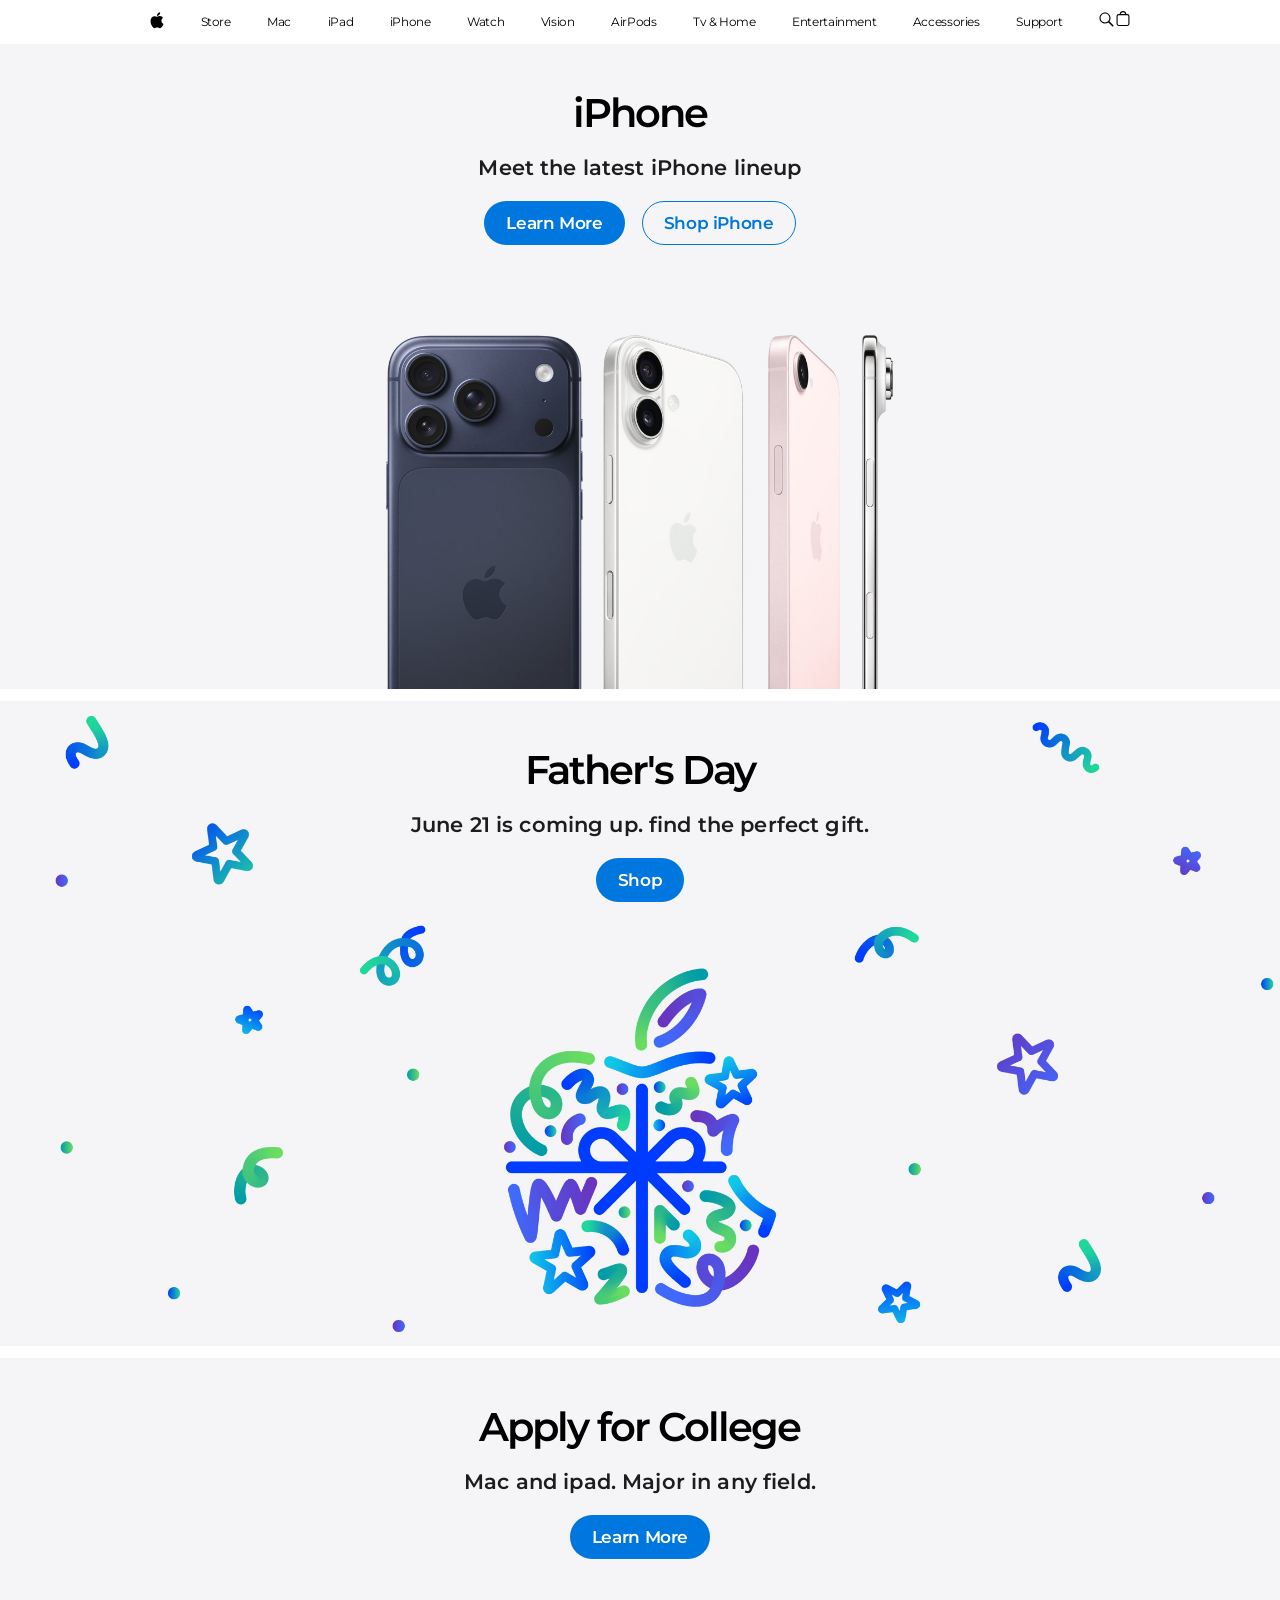
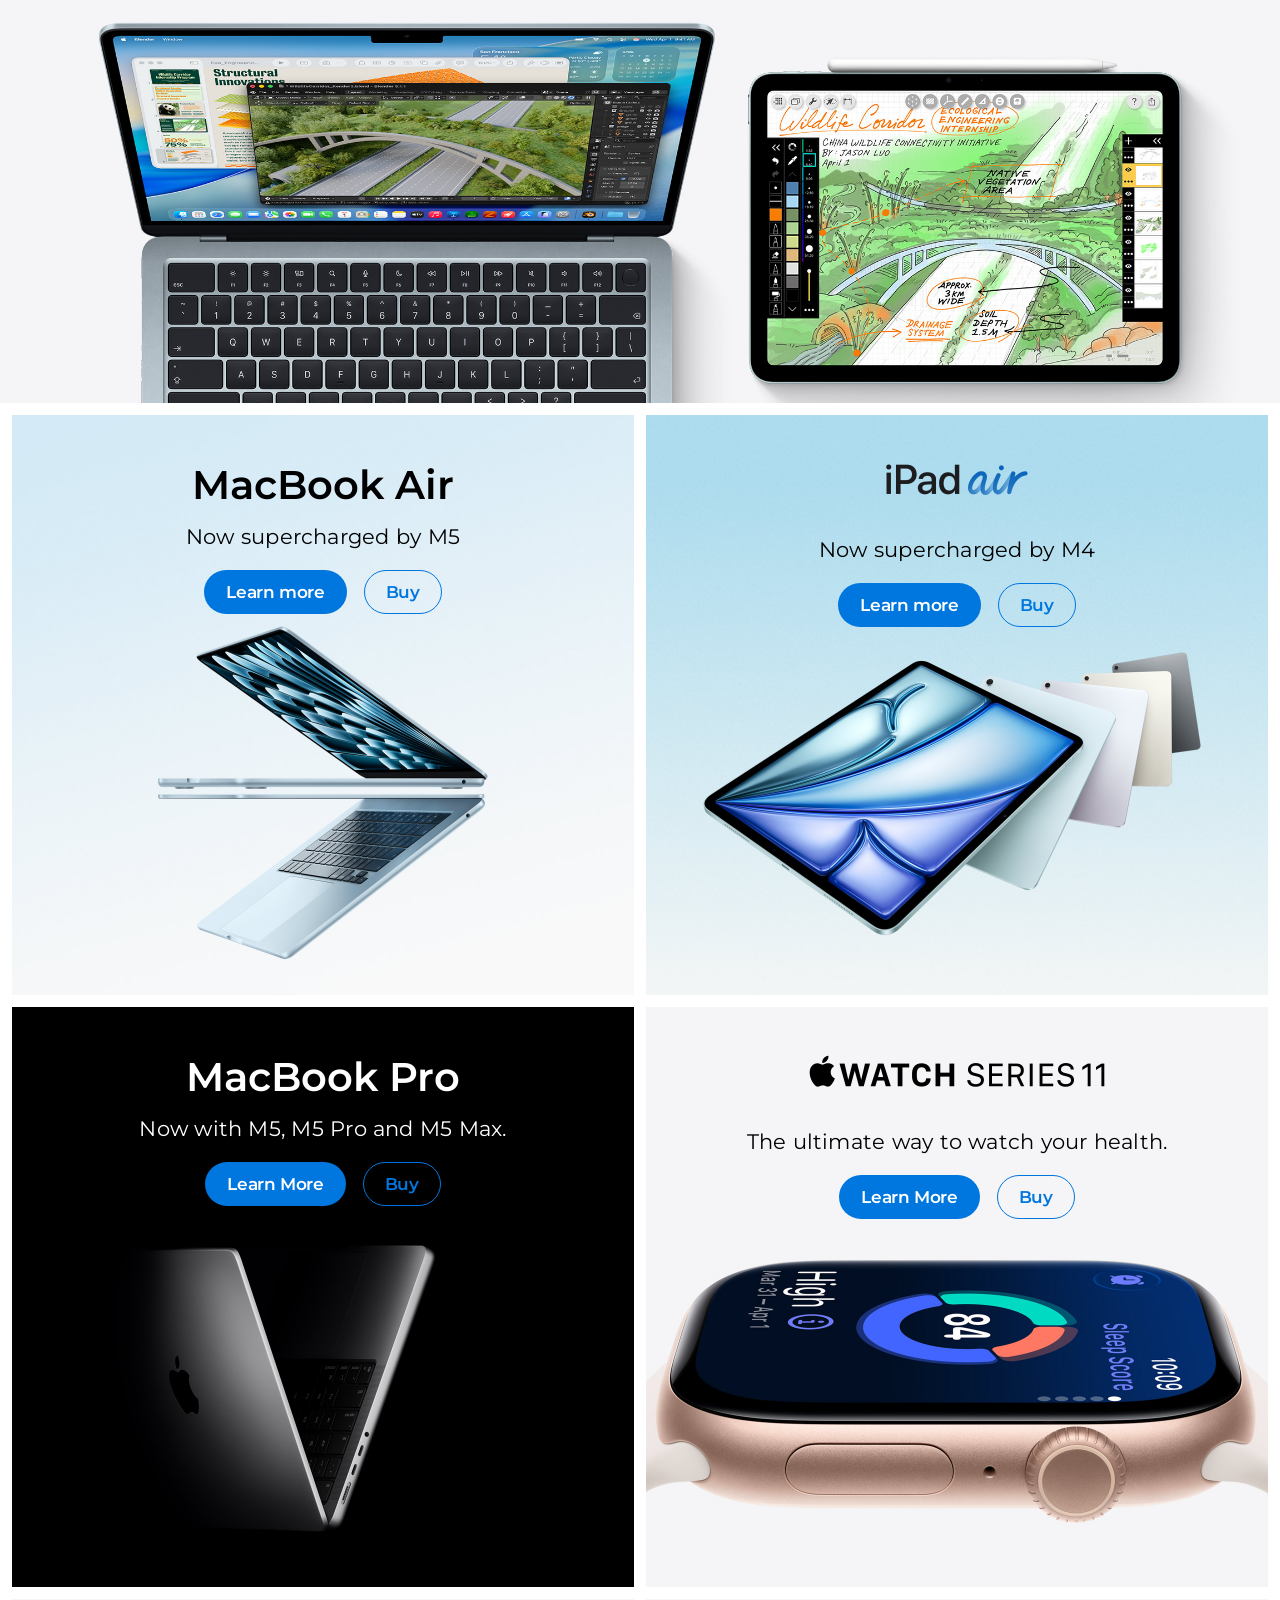
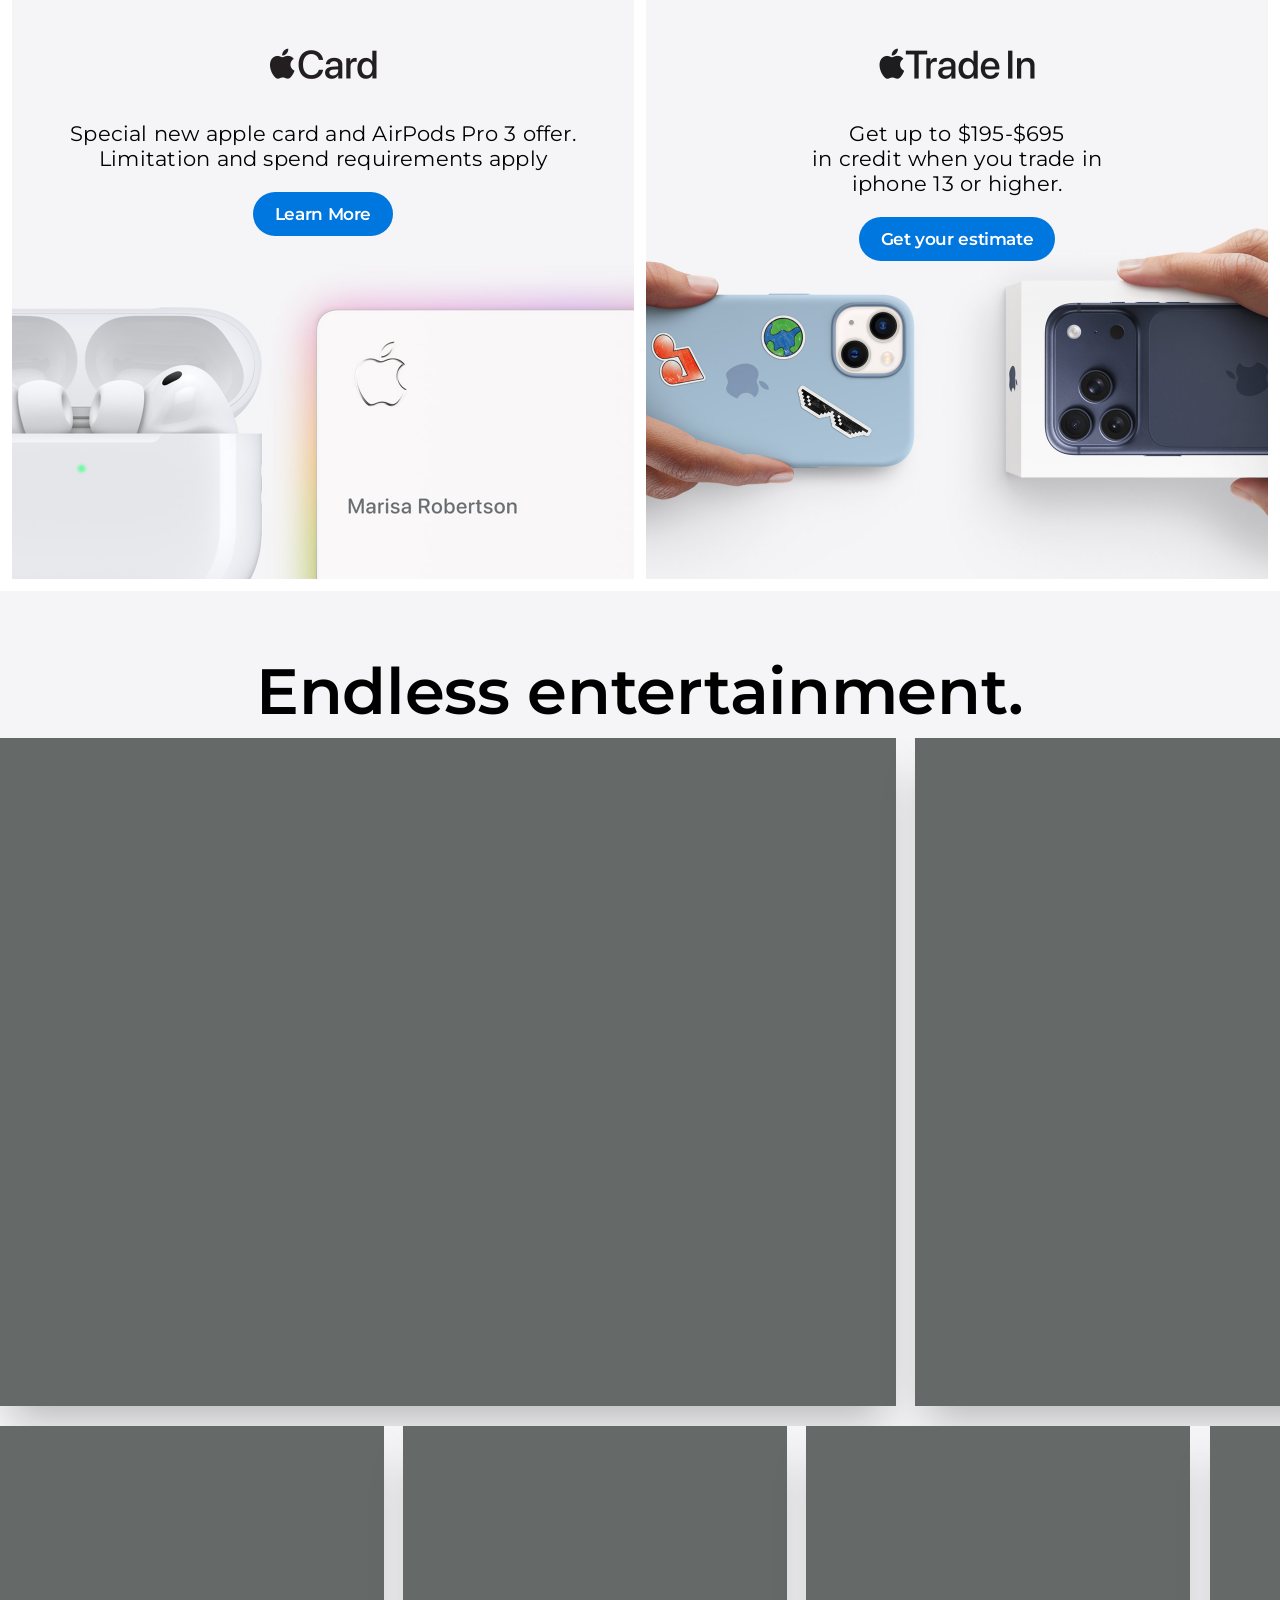
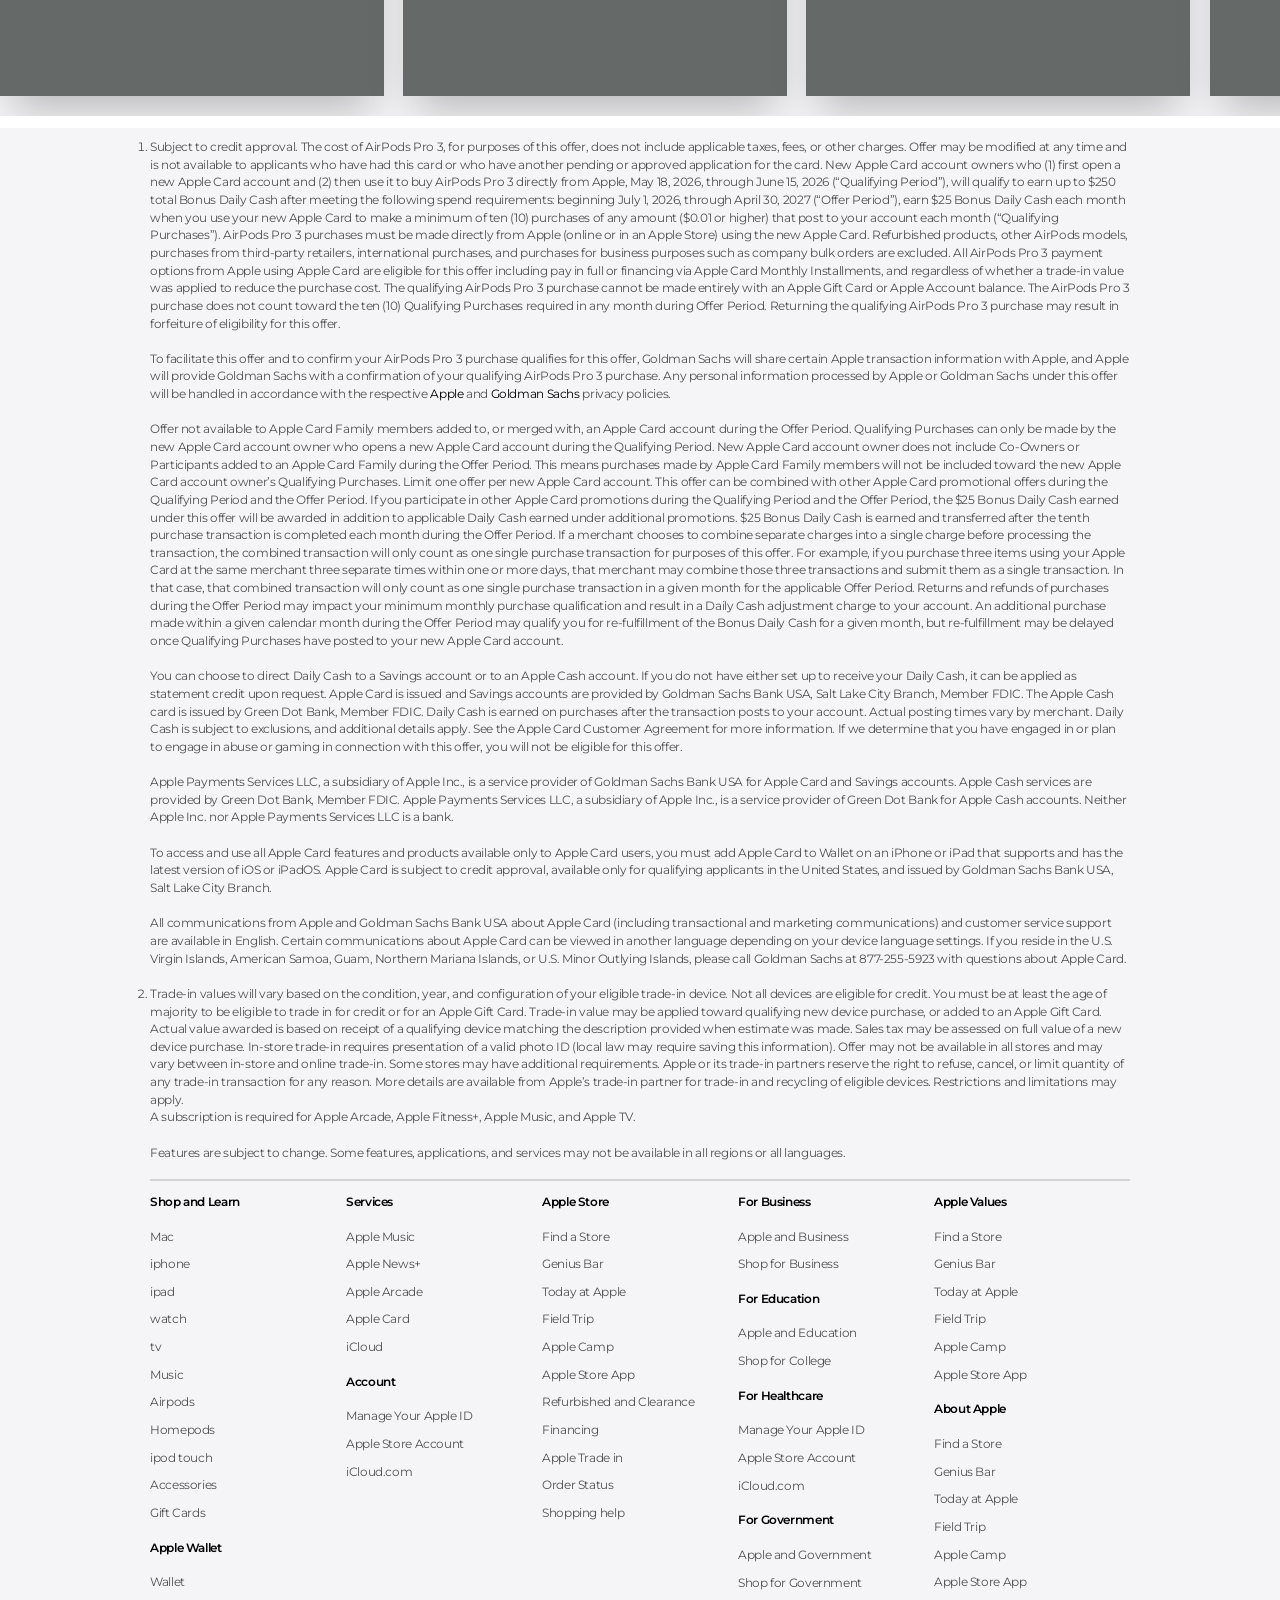
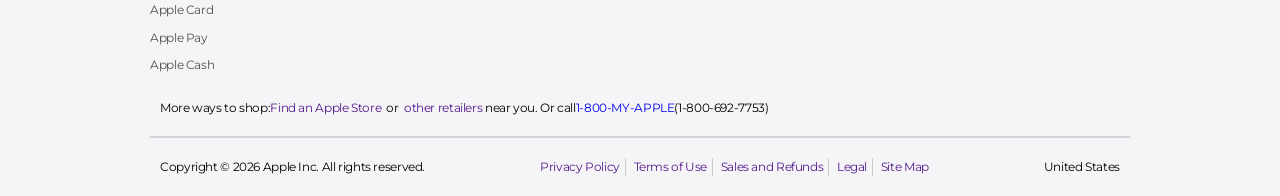
==== commit 2e47cad9: "add some responsiveness" ====
--- a/index.html
+++ b/index.html
@@ -32,11 +32,16 @@
                                 d="m13.0729 17.6825a3.61 3.61 0 0 0 -1.7248 3.0365 3.5132 3.5132 0 0 0 2.1379 3.2223 8.394 8.394 0 0 1 -1.0948 2.2618c-.6816.9812-1.3943 1.9623-2.4787 1.9623s-1.3633-.63-2.613-.63c-1.2187 0-1.6525.6507-2.644.6507s-1.6834-.9089-2.4787-2.0243a9.7842 9.7842 0 0 1 -1.6628-5.2776c0-3.0984 2.014-4.7405 3.9969-4.7405 1.0535 0 1.9314.6919 2.5924.6919.63 0 1.6112-.7333 2.8092-.7333a3.7579 3.7579 0 0 1 3.1604 1.5802zm-3.7284-2.8918a3.5615 3.5615 0 0 0 .8469-2.22 1.5353 1.5353 0 0 0 -.031-.32 3.5686 3.5686 0 0 0 -2.3445 1.2084 3.4629 3.4629 0 0 0 -.8779 2.1585 1.419 1.419 0 0 0 .031.2892 1.19 1.19 0 0 0 .2169.0207 3.0935 3.0935 0 0 0 2.1586-1.1368z"
                             ></path>
                         </svg>
+
                         <li class="nav-item store-item">
                             <a href="#">Store</a>
                         </li>
-                        <li class="nav-item mac-item"><a href="#">Mac</a></li>
-                        <li class="nav-item ipad-item"><a href="#">iPad</a></li>
+                        <li class="nav-item mac-item">
+                            <a href="#">Mac</a>
+                        </li>
+                        <li class="nav-item ipad-item">
+                            <a href="#">iPad</a>
+                        </li>
                         <li class="nav-item iphone-item">
                             <a href="#">iPhone</a>
                         </li>
@@ -61,14 +66,7 @@
                         <li class="nav-item support-item">
                             <a href="#">Support</a>
                         </li>
-                        <!-- <li class="nav-item search-link">
-                            <a href=""
-                                ><img
-                                    src="images/icons/ios-search-2-64.png"
-                                    alt=""
-                            /></a>
-                        </li> -->
-
+                        <div>
                         <svg
                             xmlns="http://www.w3.org/2000/svg"
                             width="15px"
@@ -79,14 +77,7 @@
                                 d="M14.298,27.202l-3.87-3.87c0.701-0.929,1.122-2.081,1.122-3.332c0-3.06-2.489-5.55-5.55-5.55c-3.06,0-5.55,2.49-5.55,5.55 c0,3.061,2.49,5.55,5.55,5.55c1.251,0,2.403-0.421,3.332-1.122l3.87,3.87c0.151,0.151,0.35,0.228,0.548,0.228 s0.396-0.076,0.548-0.228C14.601,27.995,14.601,27.505,14.298,27.202z M1.55,20c0-2.454,1.997-4.45,4.45-4.45 c2.454,0,4.45,1.997,4.45,4.45S8.454,24.45,6,24.45C3.546,24.45,1.55,22.454,1.55,20z"
                             ></path>
                         </svg>
-                        <!-- <li class="nav-item cart-link">
-                            <a href=""
-                                ><img
-                                    src="images/icons/sllmnhx-cart-6930472.png"
-                                    alt=""
-                                    height="19"
-                            /></a>
-                        </li> -->
+                        
                         <svg
                             height="44"
                             viewBox="0 0 14 44"
@@ -97,6 +88,8 @@
                                 d="m11.3535 16.0283h-1.0205a3.4229 3.4229 0 0 0 -3.333-2.9648 3.4229 3.4229 0 0 0 -3.333 2.9648h-1.02a2.1184 2.1184 0 0 0 -2.117 2.1162v7.7155a2.1186 2.1186 0 0 0 2.1162 2.1167h8.707a2.1186 2.1186 0 0 0 2.1168-2.1167v-7.7155a2.1184 2.1184 0 0 0 -2.1165-2.1162zm-4.3535-1.8652a2.3169 2.3169 0 0 1 2.2222 1.8652h-4.4444a2.3169 2.3169 0 0 1 2.2222-1.8652zm5.37 11.6969a1.0182 1.0182 0 0 1 -1.0166 1.0171h-8.7069a1.0182 1.0182 0 0 1 -1.0165-1.0171v-7.7155a1.0178 1.0178 0 0 1 1.0166-1.0166h8.707a1.0178 1.0178 0 0 1 1.0164 1.0166z"
                             ></path>
                         </svg>
+                        </div>
+
                     </ul>
                 </nav>
                 <!-- STORE -->
@@ -985,7 +978,7 @@
                         Fitness+, Apple Music, and Apple TV. <br />
                         <br />
                     </li>
-                    <li style="list-style-position: outside; list-style: none">
+                    <li style="list-style: none">
                         Features are subject to change. Some features,
                         applications, and services may not be available in all
                         regions or all languages.
--- a/style.css
+++ b/style.css
@@ -9,12 +9,17 @@
     font-family: "Montserrat", sans-serif;
     /* font-size: 20px; */
     font-size: 17px;
+    /* font-size:  0.885vw; */
     line-height: 1.4705882353;
     font-weight: 400;
     letter-spacing: -0.022em;
+    display: flex;
+    flex-direction: column;
+    width: 100%;
+    overflow-x: hidden;
 }
 img {
-    max-width: 100%;
+    /* max-width: 100%; */
 }
 div {
     display: block;
@@ -44,7 +49,8 @@
     width: 100%;
 }
 .inner-wrapper {
-    width: 1000px;
+    width: 100%;
+    max-width: 1000px;
     padding: 0 10px;
     margin: 0 auto;
 }
@@ -60,6 +66,8 @@
     border-width: 0.666667px;
     color: #fff;
     font-size: 17px;
+    /* font-size: 0.885vw; */
+    font-weight: 600;
     letter-spacing: -0.374px;
     line-height: 20.0002px;
     padding: 11px 21px;
@@ -80,6 +88,7 @@
 
 /* ── Shared dropdown styles ── */
 .nav-dropdown {
+    display: none;
     visibility: hidden;
     opacity: 0;
     position: absolute;
@@ -109,6 +118,7 @@
 .header-wrapper:has(.accessories-item:hover) .accessories-dropdown,
 .header-wrapper:has(.support-item:hover) .support-dropdown,
 .nav-dropdown:hover {
+    display: block;
     visibility: visible;
     opacity: 1;
     pointer-events: auto;
@@ -116,7 +126,8 @@
 
 /* ── Dropdown inner grid ── */
 .dropdown-inner {
-    width: 1000px;
+    width: 100%;
+    max-width: 1000px;
     margin: 0 auto;
     padding: 20px 10px 28px;
     display: grid;
@@ -333,7 +344,8 @@
     color: black;
     /* font-size: 35px; */
     font-weight: 600;
-    font-size: 56px;
+    /* font-size: 56px; */
+    font-size: 2vw;
     line-height: 1.0714285714;
     font-weight: 600;
     letter-spacing: -0.005em;
@@ -348,15 +360,18 @@
 }
 
 .typography-tile-headline {
-    font-size: 56px;
+    font-size: 40px;
+    /* font-size: 3.2vw; */
+    margin-bottom: 17px;
     line-height: 1.0714285714;
     font-weight: 600;
-    letter-spacing: -0.005em;
+    letter-spacing: -0.05em;
 }
 .typography-tile-subhead {
-    font-size: 28px;
+    font-size: 21px;
+    /* font-size: 1.4vw; */
     line-height: 1.1428571429;
-    font-weight: 400;
+    /* font-weight: 4   00; */
     letter-spacing: 0.007em;
 }
 
@@ -398,6 +413,7 @@
 }
 .section-promo .tile-subhead {
     margin-top: 3px;
+    font-weight: 600;
 }
 .section-promo .tile-headline {
     font-size: 40px;
@@ -470,7 +486,7 @@
     position: relative;
 }
 .media-gallery-headline {
-    font-size: 56px;
+    font-size: 5vw;
     /* line-height: 1.0714285714; */
     font-weight: 600;
     letter-spacing: -0.005em;
@@ -521,17 +537,22 @@
 }
 /* ========================= footer =================================== */
 .footer-wrapper {
+    box-sizing: border-box;
     background-color: #f5f5f7;
     color: black;
     font-size: 12px;
     padding: 10px 0;
+    width: 100%;
+    display: flex;
+    justify-content: center;
+    align-items: center;
 }
 .footer-text {
     color: #515154;
 }
+
 .footer-nav {
     border-top: 2px solid #d2d2d7;
-
     display: flex;
     width: 100%;
 }
@@ -542,6 +563,7 @@
 .footer-nav-col ul li {
     list-style: none;
     padding: 5px 0;
+    overflow-wrap: break-word;
 }
 .footer-nav-col ul li a {
     text-decoration: none;
@@ -595,9 +617,98 @@
         flex-direction: column;
         align-items: center;
     }
-}
-@media (min-width: 1069px) {
+    .footer-nav-col {
+        flex: 1;
+        width: 100%;
+    }
+    #iphone-family {
+        background-image: url("images/small/hero_iphone_family__be5jkzxszb1e_small_2x.jpg");
+    }
+    #fathers-day {
+        background-image: url("images/small/hero_fd26__c9vr0hxu24eq_small_2x.jpg");
+    }
+    #college {
+        background-image: url("images/small/hero_college_students_2026__dzrtx52rt9aq_small_2x.jpg");
+    }
+    #macbook-air-m5 {
+        background-image: url("images/small/promo_macbook_air_m5__e5xk2yysqiie_small_2x.jpg");
+    }
+    #ipad-air {
+        background-image: url("images/small/promo_ipad_air_m4__bgcv7t286k8y_small_2x.jpg");
+    }
+    #macbook-pro {
+        color: #fff;
+        background-image: url("images/small/promo_macbook_pro__c9td9w1mc8ia_small_2x.jpg");
+    }
+    #macbook-pro h3 {
+        color: #fff;
+    }
+    #apple-watch-series-11 {
+        background-image: url("images/small/promo_apple_watch_series_11__gnlwqxe1jlu2_small_2x.jpg");
+    }
+    #apple-card-airpods {
+        background-image: url("images/");
+    }
+    #iphone-tradein {
+        background-image: url("images/small/promo_iphone_tradein__e4hrjxmgmf0i_small_2x.jpg");
+    }
+}
+@media (max-width: 768px) {
+    .store-item,
+    .mac-item,
+    .ipad-item,
+    .iphone-item,
+    .watch-item,
+    .vision-item,
+    .airpods-item,
+    .tv-item,
+    .entertainment-item,
+    .accesories-item,
+    .support-item {
+        display: none;
+    }
+    .section-promo {
+        display: flex;
+        flex-direction: column;
+
+        padding-left: 0;
+        padding-right: 0;
+        /* flex-wrap: wrap; */
+    }
+    /* #iphone-family {
+        background-image: url("images/medium/hero_iphone_family__be5jkzxszb1e_mediumtall_2x.jpg");
+    } */
+    #fathers-day {
+        background-image: url("images/medium/hero_fd26__c9vr0hxu24eq_medium_2x.jpg");
+    }
+    #college {
+        background-image: url("images/medium/hero_college_students_2026__dzrtx52rt9aq_mediumtall_2x.jpg");
+    }
+    #macbook-air-m5 {
+        background-image: url("images/medium/promo_macbook_air_m5__e5xk2yysqiie_medium_2x.jpg");
+    }
+    #ipad-air {
+        background-image: url("images/medium/promo_ipad_air_m4__bgcv7t286k8y_medium_2x.jpg");
+    }
+    #macbook-pro {
+        color: #fff;
+        background-image: url("images/medium/promo_macbook_pro__c9td9w1mc8ia_medium_2x.jpg");
+    }
+    #macbook-pro h3 {
+        color: #fff;
+    }
+    #apple-watch-series-11 {
+        background-image: url("images/medium/promo_apple_watch_series_11__gnlwqxe1jlu2_medium_2x.jpg");
+    }
+    #apple-card-airpods {
+        background-image: url("images/medium/promo_apple_card_airpods__cq0gu2a9hxkm_medium_2x.jpg");
+    }
+    #iphone-tradein {
+        background-image: url("images/medium/promo_iphone_tradein__e4hrjxmgmf0i_medium_2x.jpg");
+    }
+}
+/* @media (min-width: 1069px) {
     .section-promo .tile-wrapper {
         padding: 53px 0 60px;
     }
-}
+} */
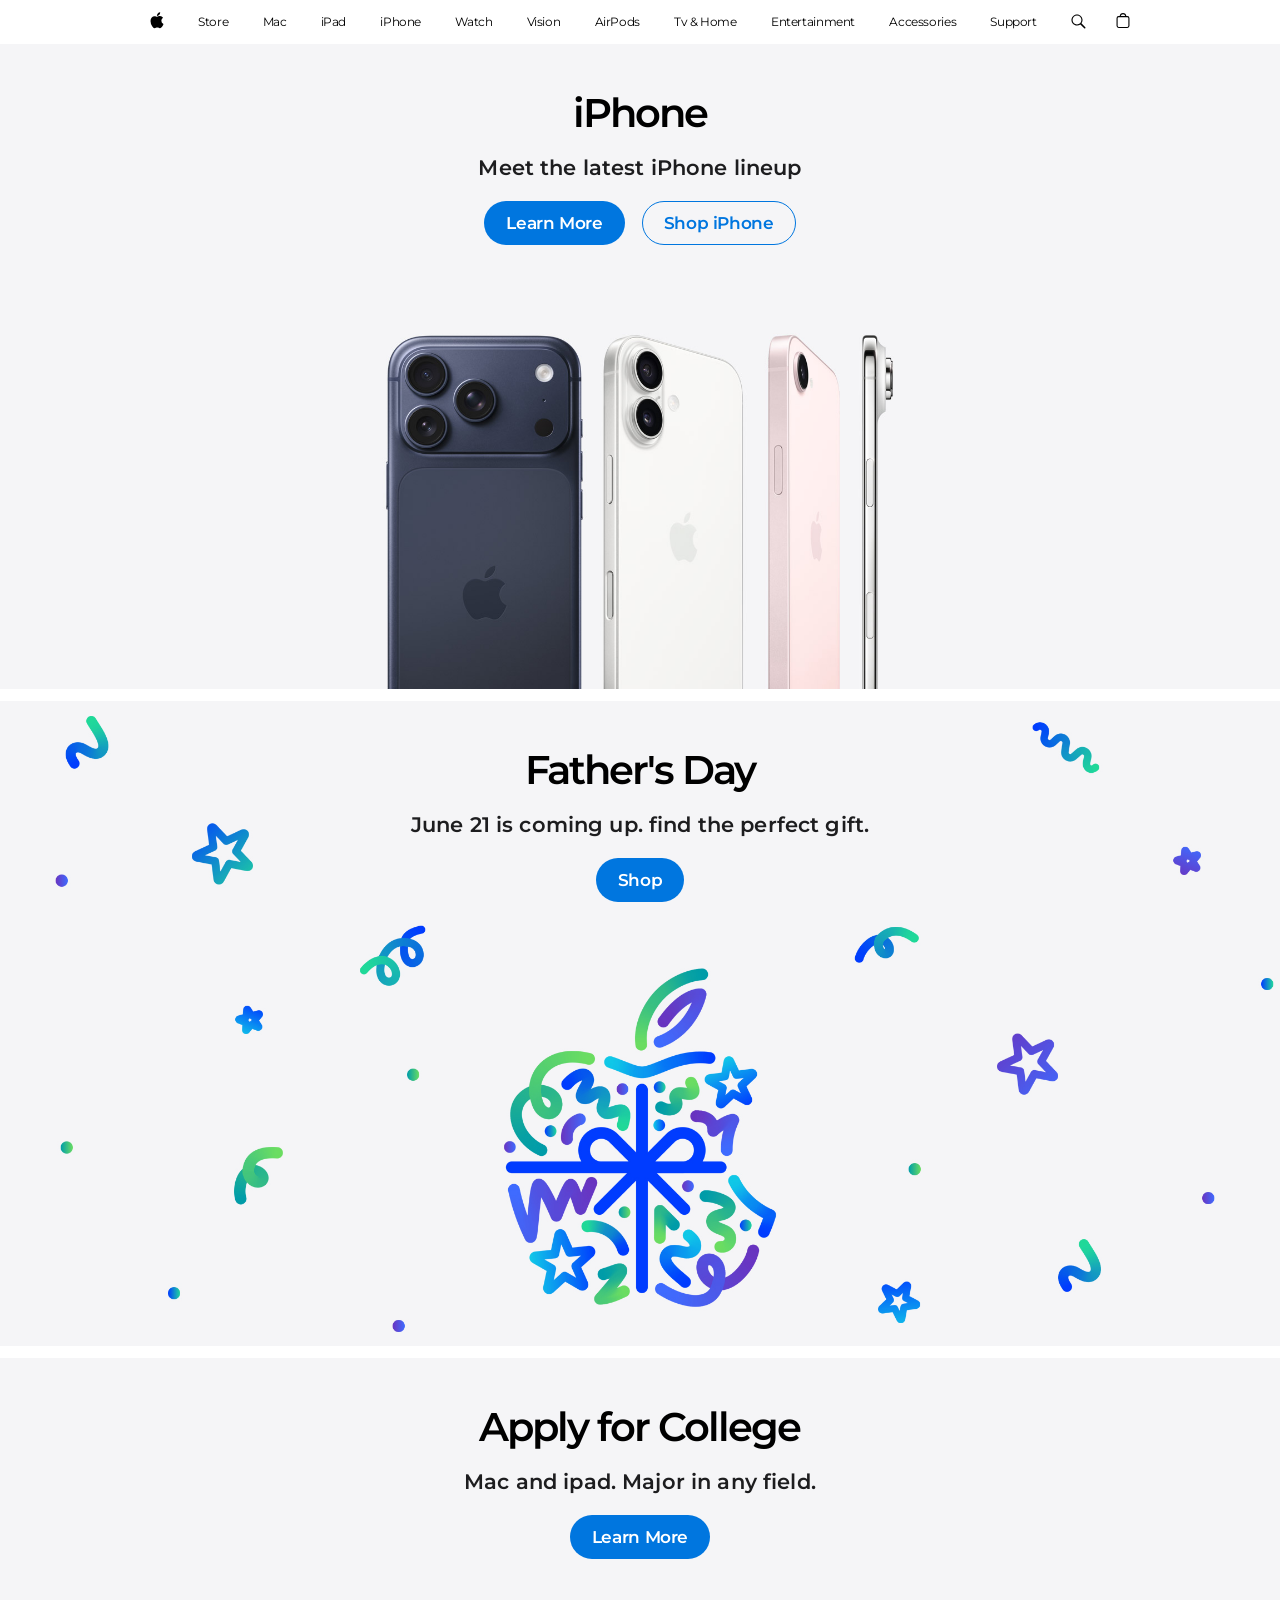
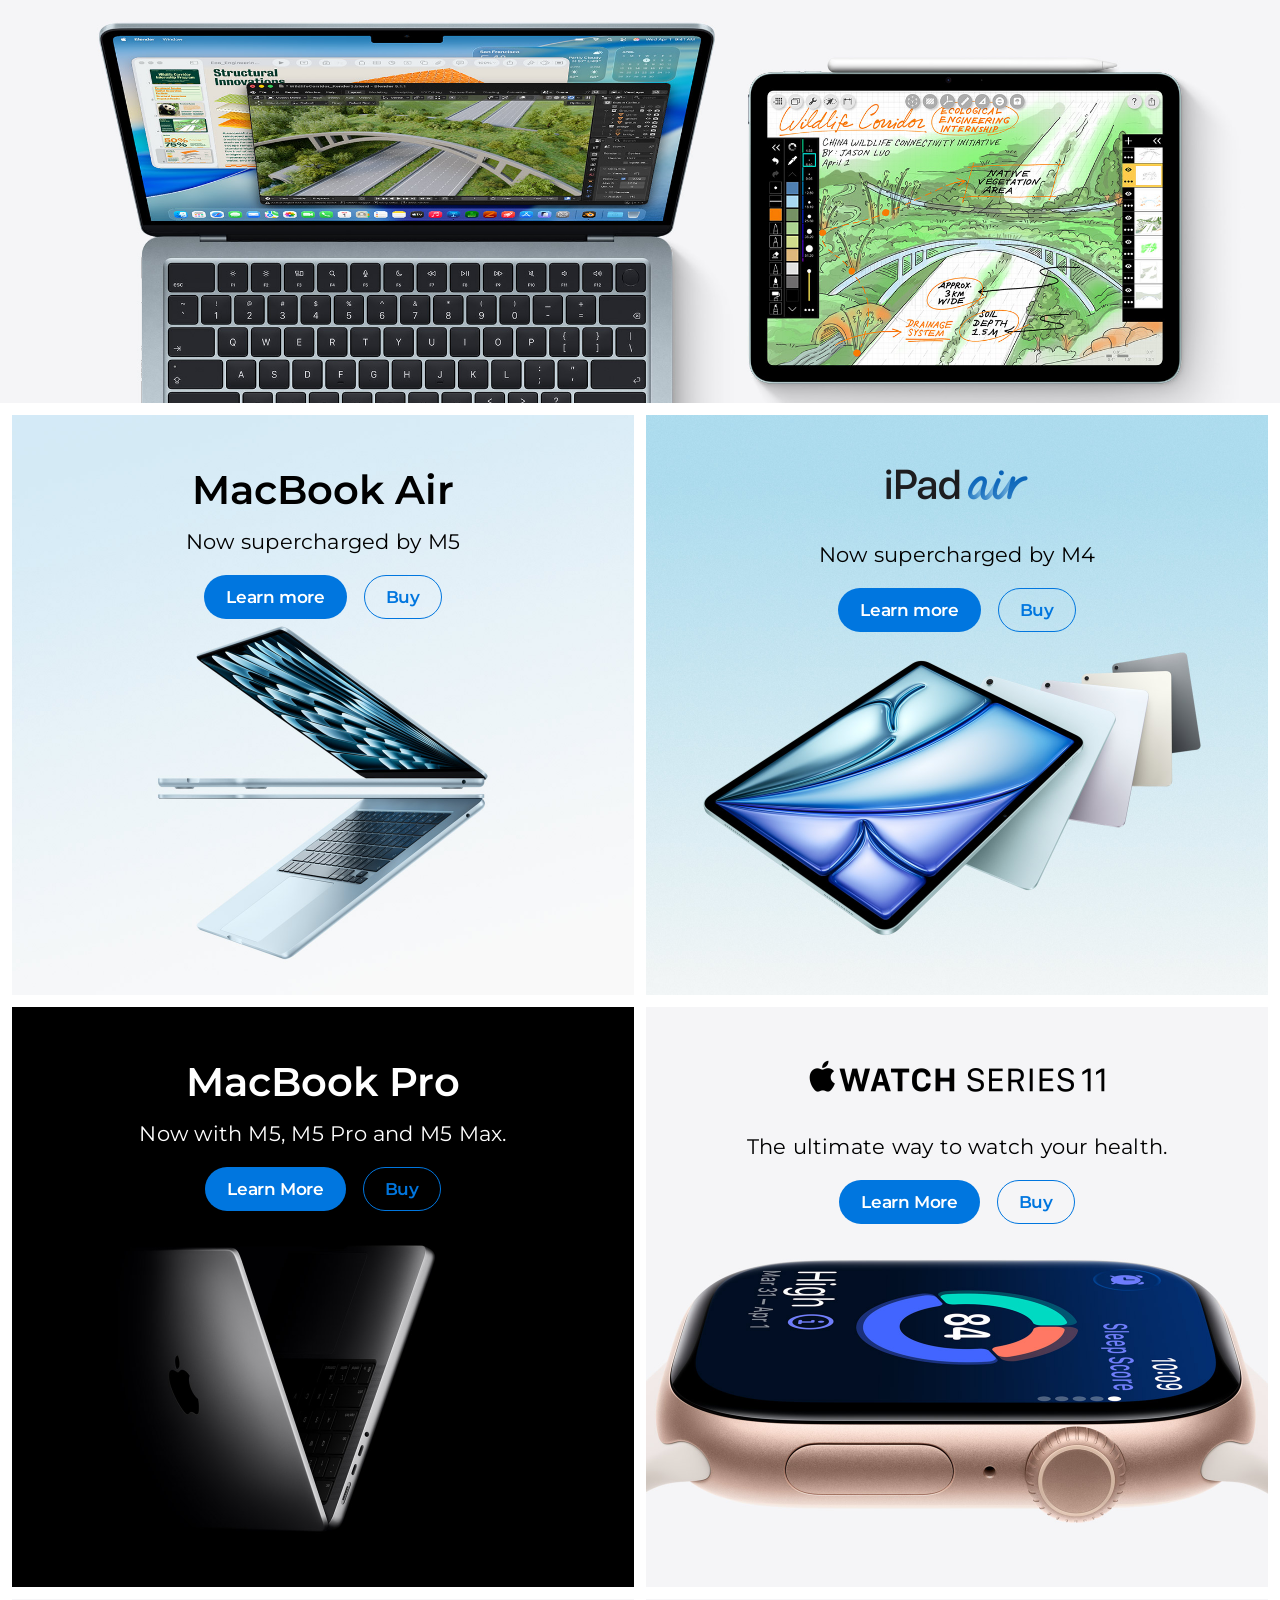
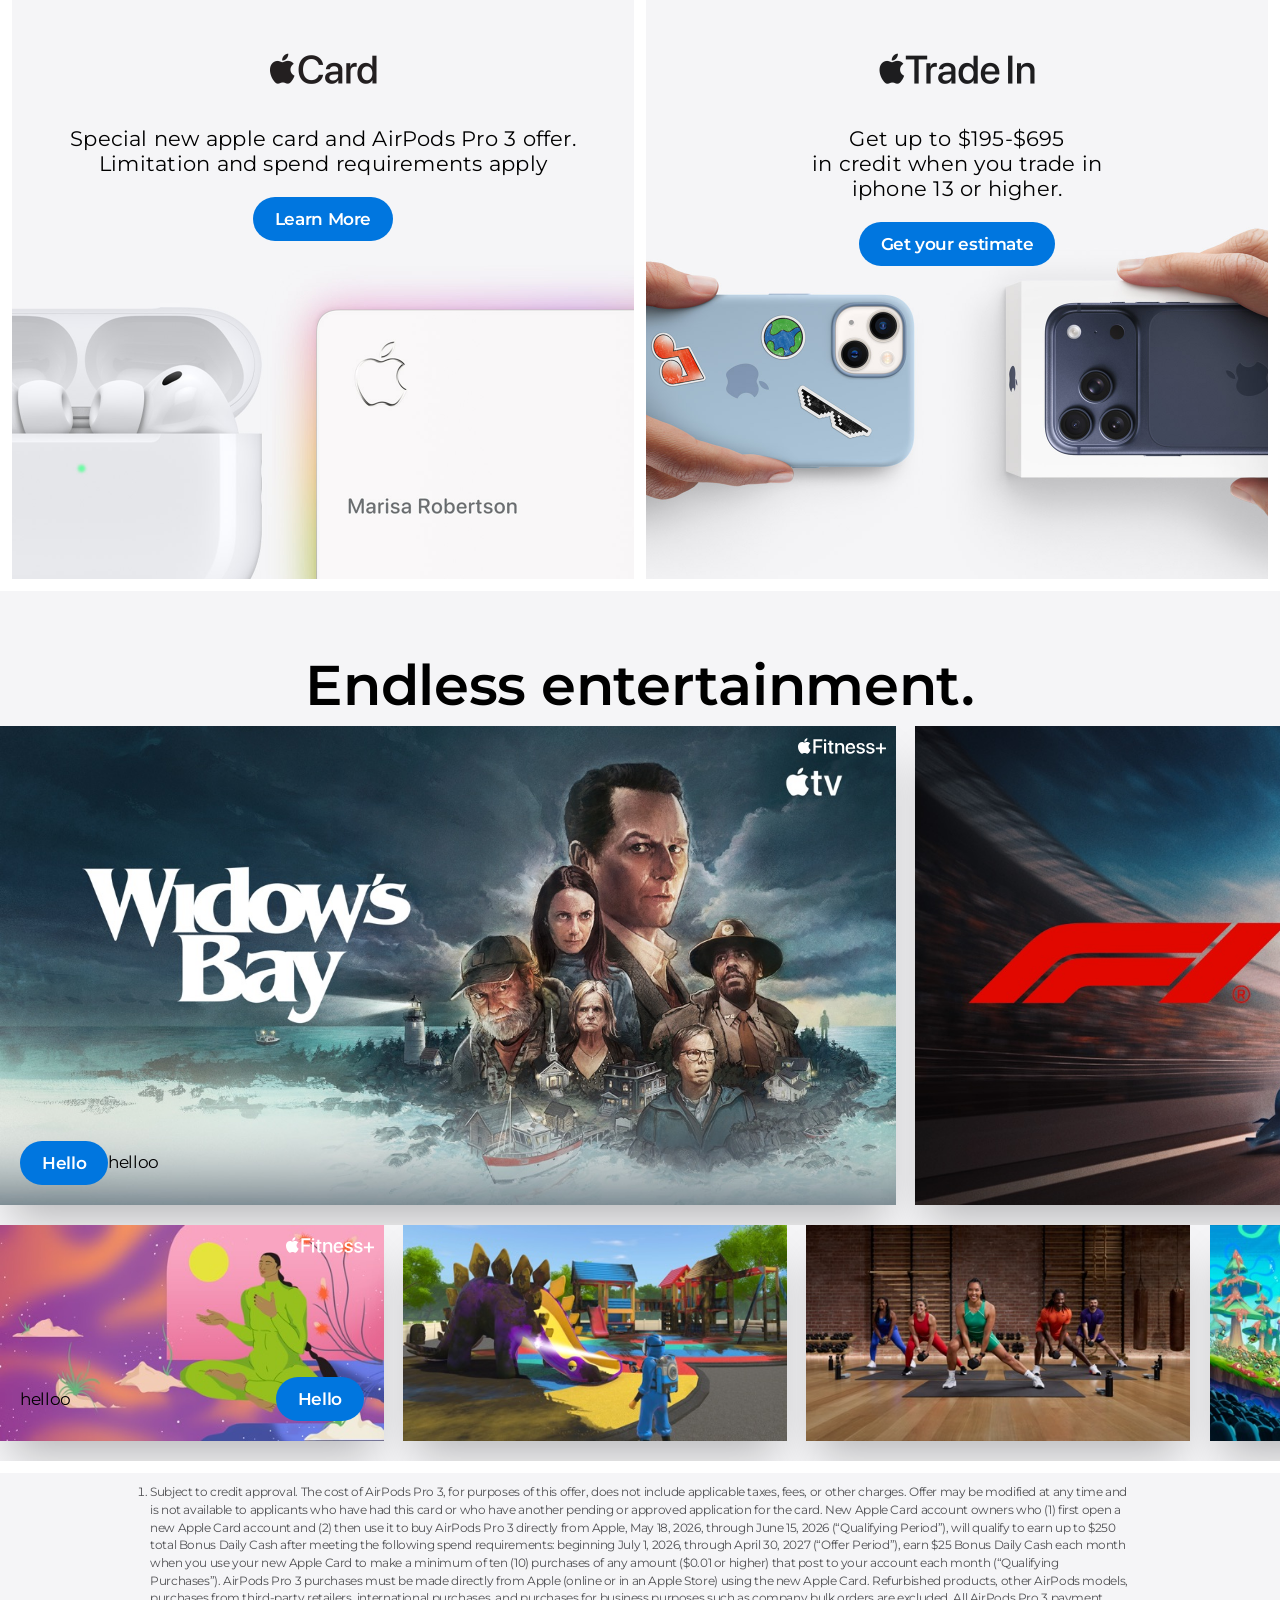
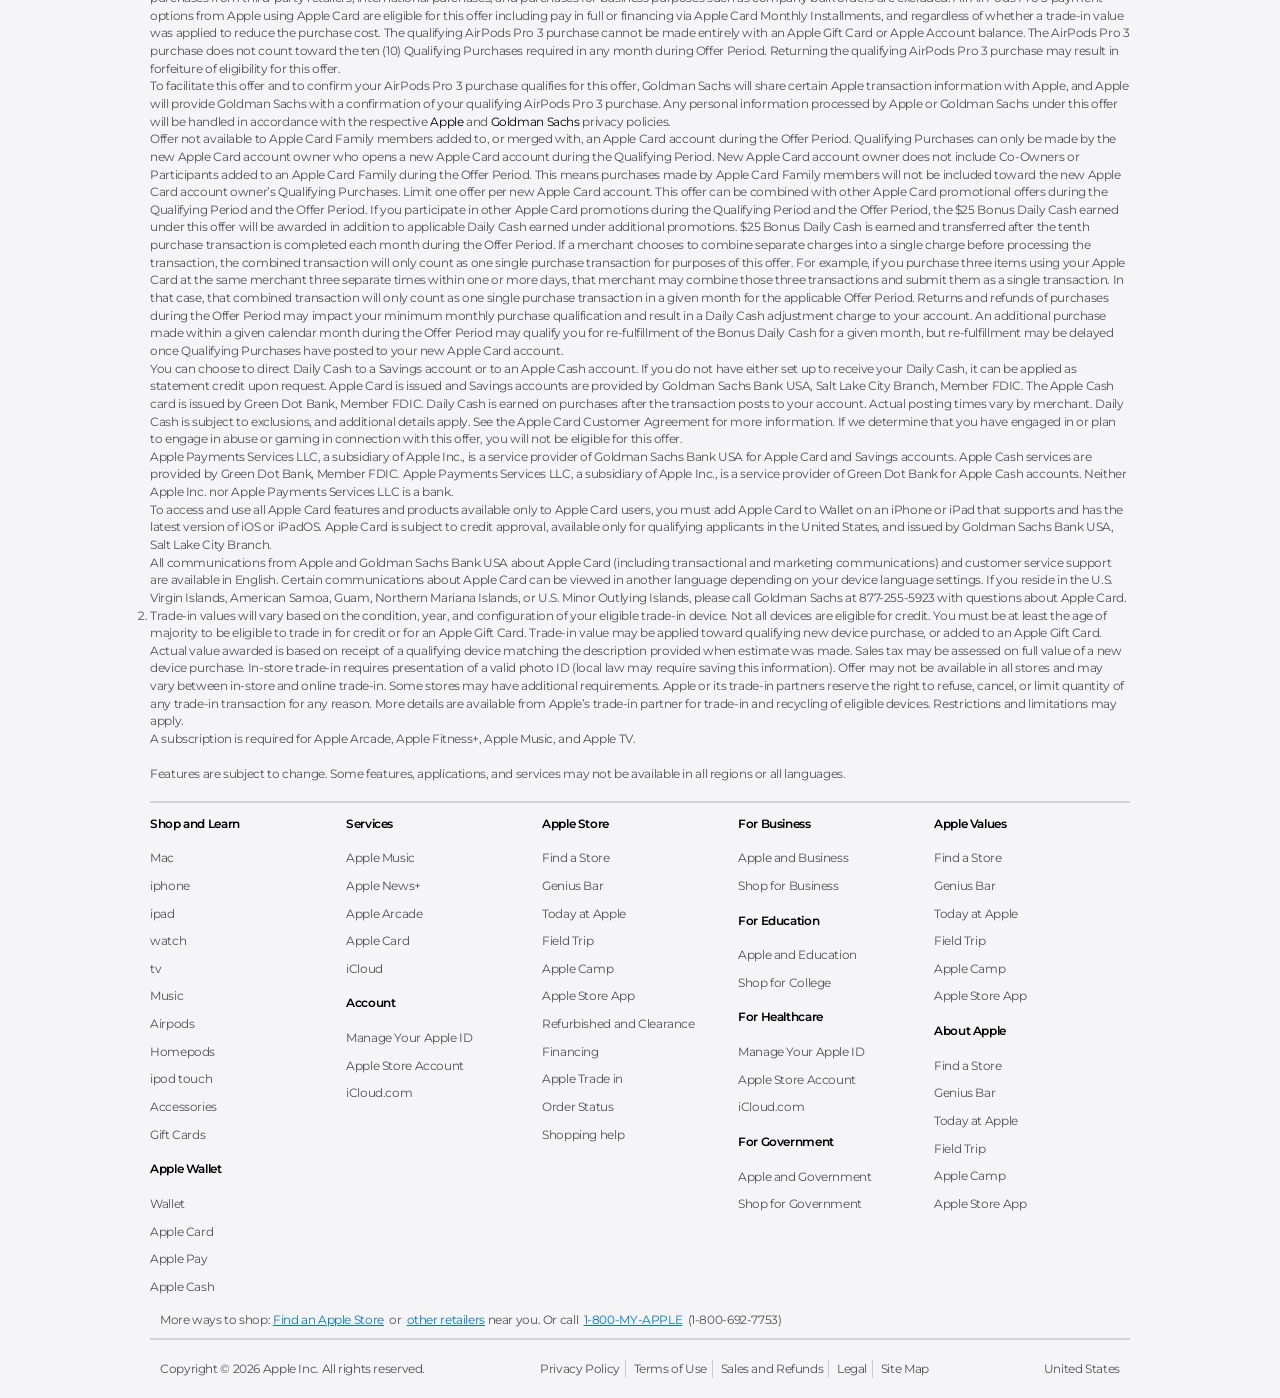
==== commit dadb8467: "add some gallery images" ====
--- a/index.html
+++ b/index.html
@@ -66,30 +66,29 @@
                         <li class="nav-item support-item">
                             <a href="#">Support</a>
                         </li>
-                        <div>
-                        <svg
-                            xmlns="http://www.w3.org/2000/svg"
-                            width="15px"
-                            height="44px"
-                            viewBox="0 0 15 44"
-                        >
-                            <path
-                                d="M14.298,27.202l-3.87-3.87c0.701-0.929,1.122-2.081,1.122-3.332c0-3.06-2.489-5.55-5.55-5.55c-3.06,0-5.55,2.49-5.55,5.55 c0,3.061,2.49,5.55,5.55,5.55c1.251,0,2.403-0.421,3.332-1.122l3.87,3.87c0.151,0.151,0.35,0.228,0.548,0.228 s0.396-0.076,0.548-0.228C14.601,27.995,14.601,27.505,14.298,27.202z M1.55,20c0-2.454,1.997-4.45,4.45-4.45 c2.454,0,4.45,1.997,4.45,4.45S8.454,24.45,6,24.45C3.546,24.45,1.55,22.454,1.55,20z"
-                            ></path>
-                        </svg>
-                        
-                        <svg
-                            height="44"
-                            viewBox="0 0 14 44"
-                            width="14"
-                            xmlns="http://www.w3.org/2000/svg"
-                        >
-                            <path
-                                d="m11.3535 16.0283h-1.0205a3.4229 3.4229 0 0 0 -3.333-2.9648 3.4229 3.4229 0 0 0 -3.333 2.9648h-1.02a2.1184 2.1184 0 0 0 -2.117 2.1162v7.7155a2.1186 2.1186 0 0 0 2.1162 2.1167h8.707a2.1186 2.1186 0 0 0 2.1168-2.1167v-7.7155a2.1184 2.1184 0 0 0 -2.1165-2.1162zm-4.3535-1.8652a2.3169 2.3169 0 0 1 2.2222 1.8652h-4.4444a2.3169 2.3169 0 0 1 2.2222-1.8652zm5.37 11.6969a1.0182 1.0182 0 0 1 -1.0166 1.0171h-8.7069a1.0182 1.0182 0 0 1 -1.0165-1.0171v-7.7155a1.0178 1.0178 0 0 1 1.0166-1.0166h8.707a1.0178 1.0178 0 0 1 1.0164 1.0166z"
-                            ></path>
-                        </svg>
-                        </div>
-
+                        <div class="nav-icons">
+                            <svg
+                                xmlns="http://www.w3.org/2000/svg"
+                                width="15px"
+                                height="44px"
+                                viewBox="0 0 15 44"
+                            >
+                                <path
+                                    d="M14.298,27.202l-3.87-3.87c0.701-0.929,1.122-2.081,1.122-3.332c0-3.06-2.489-5.55-5.55-5.55c-3.06,0-5.55,2.49-5.55,5.55 c0,3.061,2.49,5.55,5.55,5.55c1.251,0,2.403-0.421,3.332-1.122l3.87,3.87c0.151,0.151,0.35,0.228,0.548,0.228 s0.396-0.076,0.548-0.228C14.601,27.995,14.601,27.505,14.298,27.202z M1.55,20c0-2.454,1.997-4.45,4.45-4.45 c2.454,0,4.45,1.997,4.45,4.45S8.454,24.45,6,24.45C3.546,24.45,1.55,22.454,1.55,20z"
+                                ></path>
+                            </svg>
+
+                            <svg
+                                height="44"
+                                viewBox="0 0 14 44"
+                                width="14"
+                                xmlns="http://www.w3.org/2000/svg"
+                            >
+                                <path
+                                    d="m11.3535 16.0283h-1.0205a3.4229 3.4229 0 0 0 -3.333-2.9648 3.4229 3.4229 0 0 0 -3.333 2.9648h-1.02a2.1184 2.1184 0 0 0 -2.117 2.1162v7.7155a2.1186 2.1186 0 0 0 2.1162 2.1167h8.707a2.1186 2.1186 0 0 0 2.1168-2.1167v-7.7155a2.1184 2.1184 0 0 0 -2.1165-2.1162zm-4.3535-1.8652a2.3169 2.3169 0 0 1 2.2222 1.8652h-4.4444a2.3169 2.3169 0 0 1 2.2222-1.8652zm5.37 11.6969a1.0182 1.0182 0 0 1 -1.0166 1.0171h-8.7069a1.0182 1.0182 0 0 1 -1.0165-1.0171v-7.7155a1.0178 1.0178 0 0 1 1.0166-1.0166h8.707a1.0178 1.0178 0 0 1 1.0164 1.0166z"
+                                ></path>
+                            </svg>
+                        </div>
                     </ul>
                 </nav>
                 <!-- STORE -->
@@ -708,7 +707,6 @@
                             <h3 class="tile-headline typography-tile-headline">
                                 <img
                                     src="images/promo_logo_apple_watch_series_11__5r9c4l119tuy_large_2x.png"
-                                    alt=""
                                     srcset=""
                                 />
                             </h3>
@@ -729,7 +727,6 @@
                             <h3 class="tile-headline typography-tile-headline">
                                 <img
                                     src="images/promo_logo_apple_card__28vxrcexz0ia_large_2x.png"
-                                    alt=""
                                     srcset=""
                                 />
                             </h3>
@@ -751,7 +748,6 @@
                             <h3 class="tile-headline typography-tile-headline">
                                 <img
                                     src="images/promo_logo_iphone_tradein__bb7assu7ubo2_large_2x.png"
-                                    alt=""
                                     srcset=""
                                 />
                             </h3>
@@ -778,25 +774,197 @@
                     </div>
                     <div class="media-gallery tv-media-gallery">
                         <ul class="media-gallery-item-container">
-                            <li class="media-gallery-item"></li>
-                            <li class="media-gallery-item">yo</li>
-                            <li class="media-gallery-item"></li>
-                            <li class="media-gallery-item"></li>
-                            <li class="media-gallery-item"></li>
-                            <li class="media-gallery-item"></li>
-                            <li class="media-gallery-item"></li>
-                            <li class="media-gallery-item"></li>
-                            <li class="media-gallery-item"></li>
+                            <li class="media-gallery-item">
+                                <img src="images/gallery/1250x668sr(1).jpg" />
+                                <div class="media-gallery-contents">
+                                    <div class="media-gallery-top-content">
+                                        <svg viewBox="0 0 449 80">
+                                            <path
+                                                d="M78.6,78.56V5.5h45.62v9.77H89.94v23.14h31.39v9.57H89.94v30.58H78.6z M131.86,11.22c0-3.49,2.83-6.28,6.33-6.28 c3.49,0,6.33,2.79,6.33,6.28c0,3.44-2.83,6.28-6.33,6.28C134.69,17.5,131.86,14.67,131.86,11.22z M132.72,25.3h10.94v53.26h-10.94 V25.3z M170.68,12.69V25.3h10.12v8.66h-10.12v29.36c0,4.61,2.02,6.68,6.48,6.68c1.11,0,2.89-0.1,3.59-0.25v8.66 c-1.21,0.3-3.64,0.51-6.08,0.51c-10.78,0-14.99-4.1-14.99-14.38V33.96h-7.75V25.3h7.75V12.69H170.68z M189.98,25.3h10.43v8.91h0.25 c2.89-6.08,8.56-9.82,16.76-9.82c11.75,0,18.48,7.49,18.48,19.69v34.48h-10.99V46.21c0-8-3.75-12.4-11.34-12.4 c-7.7,0-12.66,5.47-12.66,13.72v31.04h-10.94V25.3z M291.07,62.91c-1.52,9.72-10.73,16.66-22.93,16.66 c-15.64,0-25.11-10.58-25.11-27.39c0-16.71,9.62-27.85,24.66-27.85c14.78,0,24,10.43,24,26.58v3.75h-37.62v0.66 c0,9.26,5.57,15.39,14.33,15.39c6.23,0,10.84-3.14,12.3-7.8H291.07z M254.11,47.02h26.63c-0.25-8.15-5.42-13.87-13.06-13.87 C260.03,33.15,254.66,38.97,254.11,47.02z M319.62,24.34c12.4,0,20.45,6.89,20.81,16.71h-10.28c-0.61-5.16-4.4-8.4-10.53-8.4 c-5.92,0-9.87,2.89-9.87,7.14c0,3.34,2.43,5.62,8.2,6.94l8.66,1.97c10.89,2.53,15.04,6.78,15.04,14.48c0,9.72-9.06,16.4-21.62,16.4 c-13.32,0-21.32-6.53-22.33-16.66h10.83c1.01,5.57,4.81,8.3,11.49,8.3c6.58,0,10.63-2.73,10.63-7.09c0-3.44-1.97-5.47-7.8-6.79 l-8.66-2.02c-10.13-2.33-15.14-7.19-15.14-14.94C299.07,30.87,307.37,24.34,319.62,24.34z M369.08,24.34 c12.4,0,20.45,6.89,20.81,16.71h-10.28c-0.61-5.16-4.4-8.4-10.53-8.4c-5.92,0-9.87,2.89-9.87,7.14c0,3.34,2.43,5.62,8.2,6.94 l8.66,1.97c10.89,2.53,15.04,6.78,15.04,14.48c0,9.72-9.06,16.4-21.62,16.4c-13.32,0-21.32-6.53-22.33-16.66h10.83 c1.01,5.57,4.81,8.3,11.49,8.3c6.58,0,10.63-2.73,10.63-7.09c0-3.44-1.97-5.47-7.8-6.79l-8.66-2.02 c-10.13-2.33-15.14-7.19-15.14-14.94C348.52,30.87,356.83,24.34,369.08,24.34z M428.07,78.63h-9.97V56.93h-20.66v-9.87h20.66V25.37 h9.97v21.69h20.71v9.87h-20.71V78.63z M43.87,12.64C46.64,9.29,48.5,4.63,47.99,0c-3.98,0.16-8.8,2.65-11.66,6 c-2.56,2.96-4.81,7.71-4.2,12.25C36.57,18.59,41.11,15.99,43.87,12.64z M47.89,19.13c-6.52-0.48-12.05,3.64-15.13,3.64 c-3.13,0-7.96-3.54-13.07-3.44c-6.72,0.1-12.91,3.91-16.38,9.93c-6.98,12.11-1.78,30.06,5.02,39.89c3.33,4.8,7.29,10.22,12.5,10.02 c5.01-0.2,6.91-3.24,12.97-3.24c6.06,0,7.77,3.24,13.07,3.15c5.4-0.1,8.82-4.9,12.12-9.73c3.82-5.57,5.39-10.97,5.48-11.26 c-0.12-0.05-10.52-4.04-10.62-16.02c-0.09-10.02,8.18-14.83,8.55-15.07C57.7,20.08,50.45,19.32,47.89,19.13z"
+                                            ></path>
+                                        </svg>
+                                    </div>
+                                    <div class="media-gallery-bottom-content">
+                                        <div class="media-gallery-content-text">
+                                            helloo
+                                        </div>
+                                        <a
+                                            href="#"
+                                            class="button media-gallery-content-button"
+                                            >Hello</a
+                                        >
+                                    </div>
+                                </div>
+                            </li>
+                            <li class="media-gallery-item">
+                                <img src="images/gallery/1250x668sr(2).jpg" />
+                                <div class="media-gallery-contents">
+                                    <div
+                                        class="media-gallery-top-content"
+                                    ></div>
+                                    <div
+                                        class="media-gallery-bottom-content"
+                                    ></div>
+                                </div>
+                            </li>
+                            <li class="media-gallery-item">
+                                <img src="images/gallery/1250x668sr(3).jpg" />
+                                <div class="media-gallery-contents">
+                                    <div
+                                        class="media-gallery-top-content"
+                                    ></div>
+                                    <div
+                                        class="media-gallery-bottom-content"
+                                    ></div>
+                                </div>
+                            </li>
+                            <li class="media-gallery-item">
+                                <img src="images/gallery/1250x668sr(4).jpg" />
+                                <div class="media-gallery-contents">
+                                    <div
+                                        class="media-gallery-top-content"
+                                    ></div>
+                                    <div
+                                        class="media-gallery-bottom-content"
+                                    ></div>
+                                </div>
+                            </li>
+                            <li class="media-gallery-item">
+                                <img src="images/gallery/1250x668sr(5).jpg" />
+                                <div class="media-gallery-contents">
+                                    <div
+                                        class="media-gallery-top-content"
+                                    ></div>
+                                    <div
+                                        class="media-gallery-bottom-content"
+                                    ></div>
+                                </div>
+                            </li>
+                            <li class="media-gallery-item">
+                                <img src="images/gallery/1250x668sr(6).jpg" />
+                                <div class="media-gallery-contents">
+                                    <div
+                                        class="media-gallery-top-content"
+                                    ></div>
+                                    <div
+                                        class="media-gallery-bottom-content"
+                                    ></div>
+                                </div>
+                            </li>
+                            <li class="media-gallery-item">
+                                <img src="images/gallery/1250x668sr(7).jpg" />
+                                <div class="media-gallery-contents">
+                                    <div
+                                        class="media-gallery-top-content"
+                                    ></div>
+                                    <div
+                                        class="media-gallery-bottom-content"
+                                    ></div>
+                                </div>
+                            </li>
+                            <li class="media-gallery-item">
+                                <img src="images/gallery/1250x668sr(8).jpg" />
+                                <div class="media-gallery-contents">
+                                    <div
+                                        class="media-gallery-top-content"
+                                    ></div>
+                                    <div
+                                        class="media-gallery-bottom-content"
+                                    ></div>
+                                </div>
+                            </li>
+                            <li class="media-gallery-item">
+                                <img src="images/gallery/1250x668sr.jpg" />
+                                <div class="media-gallery-contents">
+                                    <div
+                                        class="media-gallery-top-content"
+                                    ></div>
+                                    <div
+                                        class="media-gallery-bottom-content"
+                                    ></div>
+                                </div>
+                            </li>
                         </ul>
                     </div>
                     <div class="media-gallery fam-media-gallery">
                         <ul class="media-gallery-item-container">
-                            <li class="media-gallery-item"></li>
-                            <li class="media-gallery-item"></li>
-                            <li class="media-gallery-item"></li>
-                            <li class="media-gallery-item"></li>
-                            <li class="media-gallery-item"></li>
-                            <li class="media-gallery-item"></li>
+                            <li class="media-gallery-item">
+                                <img src="images/gallery/470x264(1).jpg" />
+                                <div class="media-gallery-contents">
+                                    <div class="media-gallery-top-content">
+                                        <svg viewBox="0 0 449 80">
+                                            <path
+                                                d="M78.6,78.56V5.5h45.62v9.77H89.94v23.14h31.39v9.57H89.94v30.58H78.6z M131.86,11.22c0-3.49,2.83-6.28,6.33-6.28 c3.49,0,6.33,2.79,6.33,6.28c0,3.44-2.83,6.28-6.33,6.28C134.69,17.5,131.86,14.67,131.86,11.22z M132.72,25.3h10.94v53.26h-10.94 V25.3z M170.68,12.69V25.3h10.12v8.66h-10.12v29.36c0,4.61,2.02,6.68,6.48,6.68c1.11,0,2.89-0.1,3.59-0.25v8.66 c-1.21,0.3-3.64,0.51-6.08,0.51c-10.78,0-14.99-4.1-14.99-14.38V33.96h-7.75V25.3h7.75V12.69H170.68z M189.98,25.3h10.43v8.91h0.25 c2.89-6.08,8.56-9.82,16.76-9.82c11.75,0,18.48,7.49,18.48,19.69v34.48h-10.99V46.21c0-8-3.75-12.4-11.34-12.4 c-7.7,0-12.66,5.47-12.66,13.72v31.04h-10.94V25.3z M291.07,62.91c-1.52,9.72-10.73,16.66-22.93,16.66 c-15.64,0-25.11-10.58-25.11-27.39c0-16.71,9.62-27.85,24.66-27.85c14.78,0,24,10.43,24,26.58v3.75h-37.62v0.66 c0,9.26,5.57,15.39,14.33,15.39c6.23,0,10.84-3.14,12.3-7.8H291.07z M254.11,47.02h26.63c-0.25-8.15-5.42-13.87-13.06-13.87 C260.03,33.15,254.66,38.97,254.11,47.02z M319.62,24.34c12.4,0,20.45,6.89,20.81,16.71h-10.28c-0.61-5.16-4.4-8.4-10.53-8.4 c-5.92,0-9.87,2.89-9.87,7.14c0,3.34,2.43,5.62,8.2,6.94l8.66,1.97c10.89,2.53,15.04,6.78,15.04,14.48c0,9.72-9.06,16.4-21.62,16.4 c-13.32,0-21.32-6.53-22.33-16.66h10.83c1.01,5.57,4.81,8.3,11.49,8.3c6.58,0,10.63-2.73,10.63-7.09c0-3.44-1.97-5.47-7.8-6.79 l-8.66-2.02c-10.13-2.33-15.14-7.19-15.14-14.94C299.07,30.87,307.37,24.34,319.62,24.34z M369.08,24.34 c12.4,0,20.45,6.89,20.81,16.71h-10.28c-0.61-5.16-4.4-8.4-10.53-8.4c-5.92,0-9.87,2.89-9.87,7.14c0,3.34,2.43,5.62,8.2,6.94 l8.66,1.97c10.89,2.53,15.04,6.78,15.04,14.48c0,9.72-9.06,16.4-21.62,16.4c-13.32,0-21.32-6.53-22.33-16.66h10.83 c1.01,5.57,4.81,8.3,11.49,8.3c6.58,0,10.63-2.73,10.63-7.09c0-3.44-1.97-5.47-7.8-6.79l-8.66-2.02 c-10.13-2.33-15.14-7.19-15.14-14.94C348.52,30.87,356.83,24.34,369.08,24.34z M428.07,78.63h-9.97V56.93h-20.66v-9.87h20.66V25.37 h9.97v21.69h20.71v9.87h-20.71V78.63z M43.87,12.64C46.64,9.29,48.5,4.63,47.99,0c-3.98,0.16-8.8,2.65-11.66,6 c-2.56,2.96-4.81,7.71-4.2,12.25C36.57,18.59,41.11,15.99,43.87,12.64z M47.89,19.13c-6.52-0.48-12.05,3.64-15.13,3.64 c-3.13,0-7.96-3.54-13.07-3.44c-6.72,0.1-12.91,3.91-16.38,9.93c-6.98,12.11-1.78,30.06,5.02,39.89c3.33,4.8,7.29,10.22,12.5,10.02 c5.01-0.2,6.91-3.24,12.97-3.24c6.06,0,7.77,3.24,13.07,3.15c5.4-0.1,8.82-4.9,12.12-9.73c3.82-5.57,5.39-10.97,5.48-11.26 c-0.12-0.05-10.52-4.04-10.62-16.02c-0.09-10.02,8.18-14.83,8.55-15.07C57.7,20.08,50.45,19.32,47.89,19.13z"
+                                            ></path>
+                                        </svg>
+                                    </div>
+                                    <div class="media-gallery-bottom-content">
+                                        <div class="media-gallery-content-text">
+                                            helloo
+                                        </div>
+                                        <a
+                                            href="#"
+                                            class="button media-gallery-content-button"
+                                            >Hello</a
+                                        >
+                                    </div>
+                                </div>
+                            </li>
+                            <li class="media-gallery-item">
+                                <img src="images/gallery/470x264(2).jpg" />
+                                <div class="media-gallery-contents">
+                                    <div
+                                        class="media-gallery-top-content"
+                                    ></div>
+                                    <div
+                                        class="media-gallery-bottom-content"
+                                    ></div>
+                                </div>
+                            </li>
+                            <li class="media-gallery-item">
+                                <img src="images/gallery/470x264(3).jpg" />
+                                <div class="media-gallery-contents">
+                                    <div
+                                        class="media-gallery-top-content"
+                                    ></div>
+                                    <div
+                                        class="media-gallery-bottom-content"
+                                    ></div>
+                                </div>
+                            </li>
+                            <li class="media-gallery-item">
+                                <img src="images/gallery/470x264(4).jpg" />
+                                <div class="media-gallery-contents">
+                                    <div
+                                        class="media-gallery-top-content"
+                                    ></div>
+                                    <div
+                                        class="media-gallery-bottom-content"
+                                    ></div>
+                                </div>
+                            </li>
+                            <li class="media-gallery-item">
+                                <img src="images/gallery/470x264(5).jpg" />
+                                <div class="media-gallery-contents">
+                                    <div
+                                        class="media-gallery-top-content"
+                                    ></div>
+                                    <div
+                                        class="media-gallery-bottom-content"
+                                    ></div>
+                                </div>
+                            </li>
+                            <li class="media-gallery-item">
+                                <img src="images/gallery/470x264.jpg" />
+                                <div class="media-gallery-contents">
+                                    <div
+                                        class="media-gallery-top-content"
+                                    ></div>
+                                    <div
+                                        class="media-gallery-bottom-content"
+                                    ></div>
+                                </div>
+                            </li>
                             <li class="media-gallery-item"></li>
                             <li class="media-gallery-item"></li>
                             <li class="media-gallery-item"></li>
@@ -843,7 +1011,7 @@
                         AirPods Pro 3 purchase may result in forfeiture of
                         eligibility for this offer.
                         <br />
-                        <br />
+                        <!-- <br /> -->
                         To facilitate this offer and to confirm your AirPods Pro
                         3 purchase qualifies for this offer, Goldman Sachs will
                         share certain Apple transaction information with Apple,
@@ -860,7 +1028,7 @@
                             >Goldman Sachs</a
                         >
                         privacy policies. <br />
-                        <br />
+                        <!-- <br /> -->
                         Offer not available to Apple Card Family members added
                         to, or merged with, an Apple Card account during the
                         Offer Period. Qualifying Purchases can only be made by
@@ -901,7 +1069,7 @@
                         month, but re-fulfillment may be delayed once Qualifying
                         Purchases have posted to your new Apple Card account.
                         <br />
-                        <br />
+                        <!-- <br /> -->
                         You can choose to direct Daily Cash to a Savings account
                         or to an Apple Cash account. If you do not have either
                         set up to receive your Daily Cash, it can be applied as
@@ -917,7 +1085,7 @@
                         plan to engage in abuse or gaming in connection with
                         this offer, you will not be eligible for this offer.
                         <br />
-                        <br />
+                        <!-- <br /> -->
                         Apple Payments Services LLC, a subsidiary of Apple Inc.,
                         is a service provider of Goldman Sachs Bank USA for
                         Apple Card and Savings accounts. Apple Cash services are
@@ -927,7 +1095,7 @@
                         Neither Apple Inc. nor Apple Payments Services LLC is a
                         bank.
                         <br />
-                        <br />
+                        <!-- <br /> -->
                         To access and use all Apple Card features and products
                         available only to Apple Card users, you must add Apple
                         Card to Wallet on an iPhone or iPad that supports and
@@ -936,7 +1104,7 @@
                         qualifying applicants in the United States, and issued
                         by Goldman Sachs Bank USA, Salt Lake City Branch.
                         <br />
-                        <br />
+                        <!-- <br /> -->
                         All communications from Apple and Goldman Sachs Bank USA
                         about Apple Card (including transactional and marketing
                         communications) and customer service support are
@@ -948,7 +1116,7 @@
                         Goldman Sachs at 877-255-5923 with questions about Apple
                         Card.
                         <br />
-                        <br />
+                        <!-- <br /> -->
                     </li>
                     <li>
                         Trade‑in values will vary based on the condition, year,
@@ -1087,16 +1255,17 @@
                         </ul>
                     </div>
                 </nav>
+                <div class="footer-contact">
+                    More ways to shop:&nbsp;
+                    <a href="#">Find an Apple Store</a>&nbsp; or &nbsp;<a
+                        href="#"
+                        >other retailers</a
+                    >
+                    &nbsp;near you. Or call &nbsp;
+                    <a href="tel:+1-800-MY-APPLE">1-800-MY-APPLE</a> &nbsp;
+                    (1-800-692-7753)
+                </div>
                 <div class="footer-bottom">
-                    <div class="footer-contact">
-                        More ways to shop:
-                        <a href="">Find an Apple Store</a>&nbsp; or &nbsp;<a
-                            href=""
-                            >other retailers</a
-                        >&nbsp;near you. Or call
-                        <a href="tel:+1-800-MY-APPLE"> 1-800-MY-APPLE</a>
-                        (1-800-692-7753)
-                    </div>
                     <div class="footer-copyright">
                         <div class="copyright">
                             Copyright &copy; 2026 Apple Inc. All rights
--- a/style.css
+++ b/style.css
@@ -19,7 +19,7 @@
     overflow-x: hidden;
 }
 img {
-    /* max-width: 100%; */
+    max-width: 100%;
 }
 div {
     display: block;
@@ -298,7 +298,12 @@
     font-size: 12px;
     text-decoration: none;
 }
-
+.nav-icons {
+    display: flex;
+    align-items: center;
+    justify-content: space-between;
+    gap: 30px;
+}
 .section {
     display: grid;
     grid-template-columns: 1fr;
@@ -487,6 +492,7 @@
 }
 .media-gallery-headline {
     font-size: 5vw;
+    font-size: 56px;
     /* line-height: 1.0714285714; */
     font-weight: 600;
     letter-spacing: -0.005em;
@@ -511,10 +517,11 @@
     -webkit-overflow-scrolling: touch;
 }
 .media-gallery-item {
+    position: relative;
     /* flex: 0 0 80%; */
     flex: 0 0 70%;
     scroll-snap-align: center;
-    background: #ffffff;
+    /* background: #ffffff; */
     /* border-radius: 2rem; */
     overflow: hidden;
     box-shadow: 0 25px 40px -12px rgba(0, 0, 0, 0.25);
@@ -525,15 +532,83 @@
     /* aspect-ratio: 16 / 9; */
     position: relative;
     height: 668px;
-    width: 480px;
+    height: auto;
+    width: 1250px;
+    /* height: auto;
+    width: auto; */
     background-color: rgb(101, 105, 103);
     margin-bottom: 20px;
+    /* background-size: cover;
+    background-position: center;
+    background-repeat: no-repeat; */
+    /* aspect-ratio: 16 / 9; */
+    /* background-image: url("images/gallery/1250x668sr.jpg"); */
+}
+.media-gallery-item img {
+    position: absolute;
+    position: static;
+    /* top: 0; */
+    /* left:0; */
+    width: 100%;
+    height: 100%;
+    height: auto;
+    object-fit: cover; /* 2. Prevents image distortion */
+    object-position: center; /* Centers the image during cropping */
 }
 .fam-media-gallery .media-gallery-item {
     flex: 0 0 30%;
-    height: 270px;
-    width: 483px;
+    height: auto;
+    /* height: 270px;
+    width: 483px; */
+    display: flex;
+    align-items: center;
+    justify-content: center;
     background-color: rgb(101, 105, 103);
+    /* position: static; */
+}
+.tv-media-gallery .media-gallery-item {
+    /* flex: 0 0 30%; */
+    /* height: auto; */
+    /* width: auto; */
+    display: flex;
+    align-items: center;
+    justify-content: center;
+    background-color: rgb(101, 105, 103);
+}
+
+.media-gallery-contents {
+    position: absolute;
+    /* top: 0; */
+    /* left:0; */
+    width: 100%;
+    height: 100%;
+    display: flex;
+    flex-direction: column;
+    justify-content: space-between;
+    z-index: 1000;
+    /* background-color: #000; */
+}
+.media-gallery-top-content {
+    display: flex;
+    align-items: center;
+    justify-content: end;
+    padding: 10px;
+    z-index: 1000;
+}
+.media-gallery-top-content svg {
+    width: 88px;
+    height: 20px;
+    fill: #fff;
+}
+.media-gallery-bottom-content {
+    display: flex;
+    align-items: center;
+    justify-content: space-between;
+    padding: 20px;
+}
+.tv-media-gallery .media-gallery-bottom-content {
+    flex-direction: row-reverse;
+    justify-content: start;
 }
 /* ========================= footer =================================== */
 .footer-wrapper {
@@ -575,6 +650,7 @@
     font-weight: 600;
 }
 .footer-copyright {
+    color: #515154;
     padding-top: 17px;
     border-top: 2px solid #d2d2d7;
     display: flex;
@@ -587,23 +663,34 @@
     padding-bottom: 10px;
 }
 .footer-copyright ul li {
+    /* list-style: none; */
     display: inline-block;
     padding: 0 5px;
     border-right: 1px solid #ccc;
 }
+.footer-copyright ul li a {
+    color: #515154;
+    font-weight: 400;
+}
 .footer-copyright ul li:last-child {
     border-right: 0px;
 }
 .footer-contact {
-    display: flex;
+    width: 100%;
+    display: flex;
+    align-content: center;
     text-align: justify;
-    padding: 0 10px;
-    padding-top: 20px;
+    padding: 10px 10px;
+    /* padding-top: 20px; */
     margin: 0 auto;
-    padding-top: 20px;
-    padding-bottom: 20px;
-}
-
+    /* padding-top: 20px;
+    padding-bottom: 20px; */
+    color: #515154;
+}
+.footer-contact a {
+    color: #0076df;
+    text-decoration: underline;
+}
 /* ========================== mobile ============================= */
 @media (max-width: 480px) {
     .section-promo {
@@ -651,6 +738,14 @@
     }
     #iphone-tradein {
         background-image: url("images/small/promo_iphone_tradein__e4hrjxmgmf0i_small_2x.jpg");
+    }
+    .media-gallery-headline {
+        font-size: 32px;
+    }
+    .tv-media-gallery .media-gallery-bottom-content {
+        flex-direction: column;
+        /* justify-content: space-between; */
+        /* padding: 20px; */
     }
 }
 @media (max-width: 768px) {
@@ -678,9 +773,9 @@
     /* #iphone-family {
         background-image: url("images/medium/hero_iphone_family__be5jkzxszb1e_mediumtall_2x.jpg");
     } */
-    #fathers-day {
+    /* #fathers-day {
         background-image: url("images/medium/hero_fd26__c9vr0hxu24eq_medium_2x.jpg");
-    }
+    } */
     #college {
         background-image: url("images/medium/hero_college_students_2026__dzrtx52rt9aq_mediumtall_2x.jpg");
     }
@@ -706,9 +801,23 @@
     #iphone-tradein {
         background-image: url("images/medium/promo_iphone_tradein__e4hrjxmgmf0i_medium_2x.jpg");
     }
-}
-/* @media (min-width: 1069px) {
+    .footer-contact {
+        display: flex;
+    }
+    .footer-nav {
+        flex-direction: column;
+        align-items: center;
+    }
+    .footer-nav-col {
+        flex: 1;
+        width: 100%;
+    }
+    .footer-copyright {
+        flex-direction: column-reverse;
+    }
+}
+@media (min-width: 1069px) {
     .section-promo .tile-wrapper {
         padding: 53px 0 60px;
     }
-} */
+}
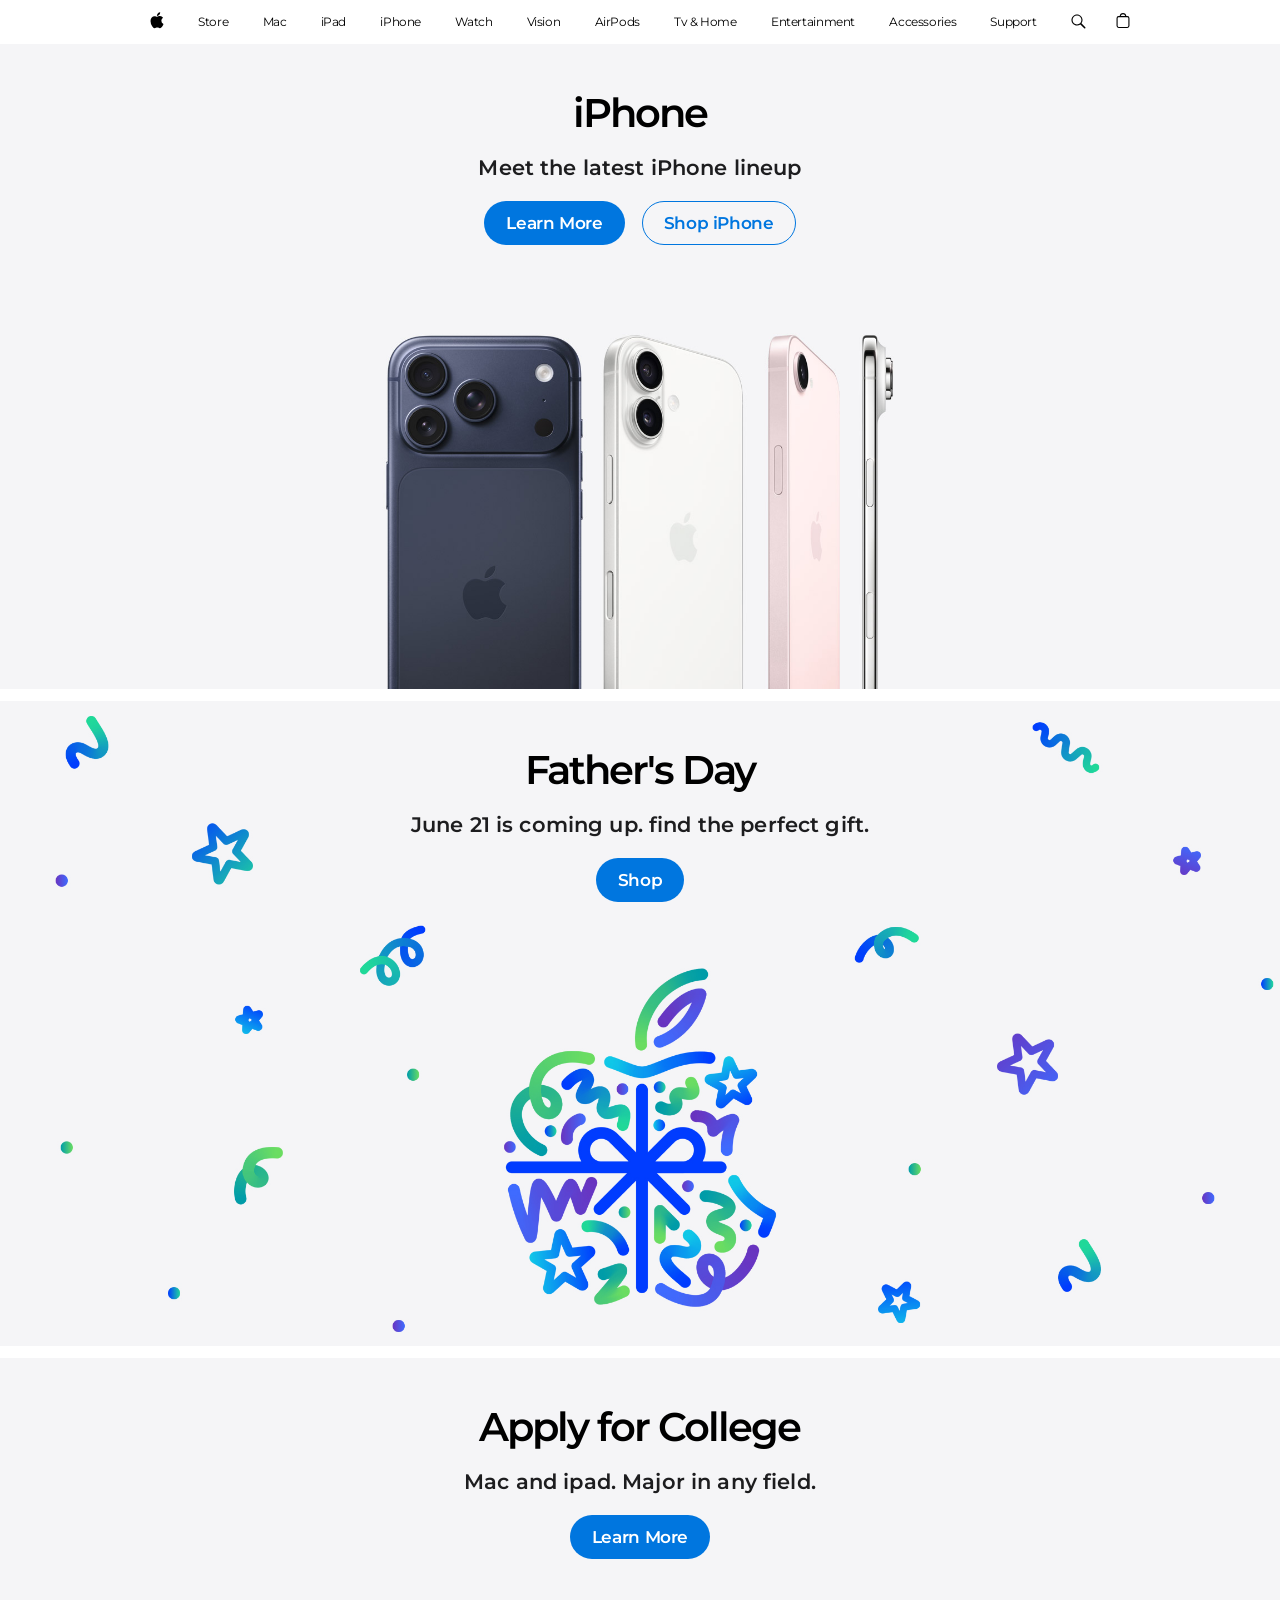
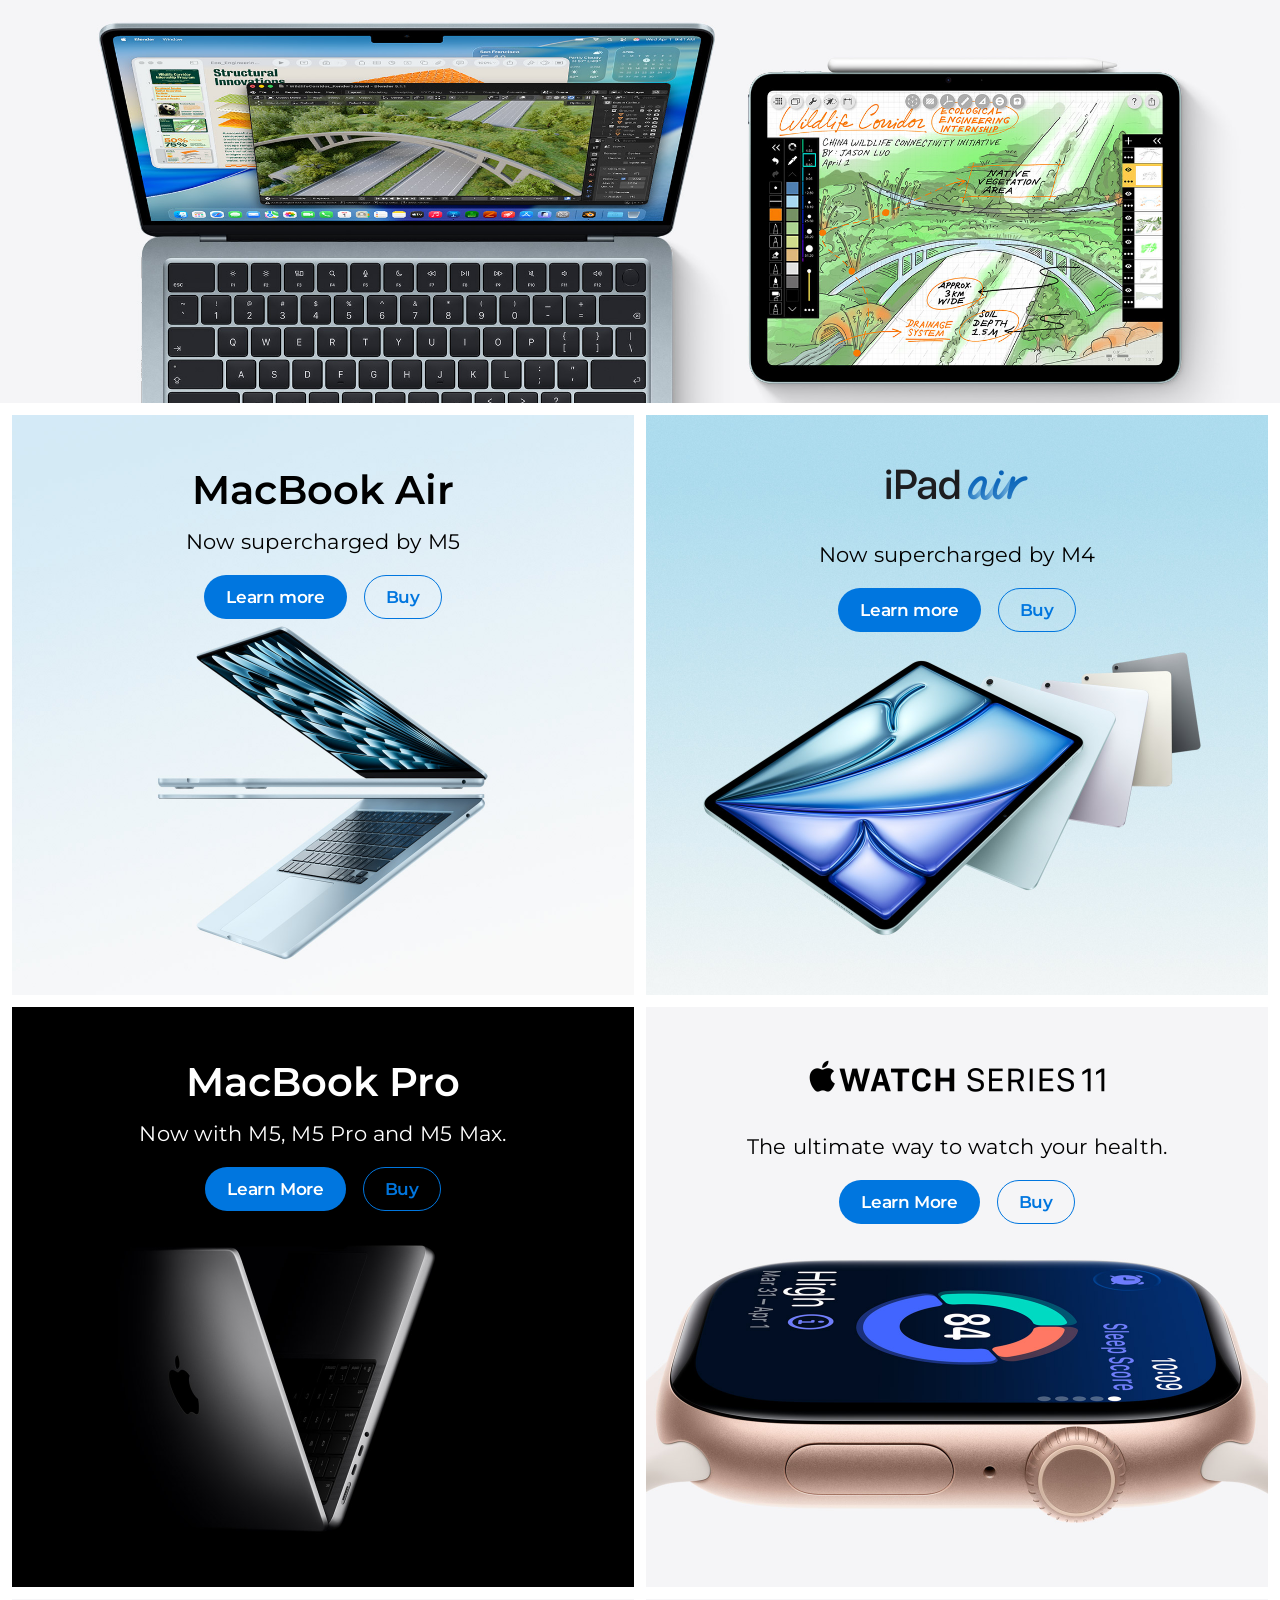
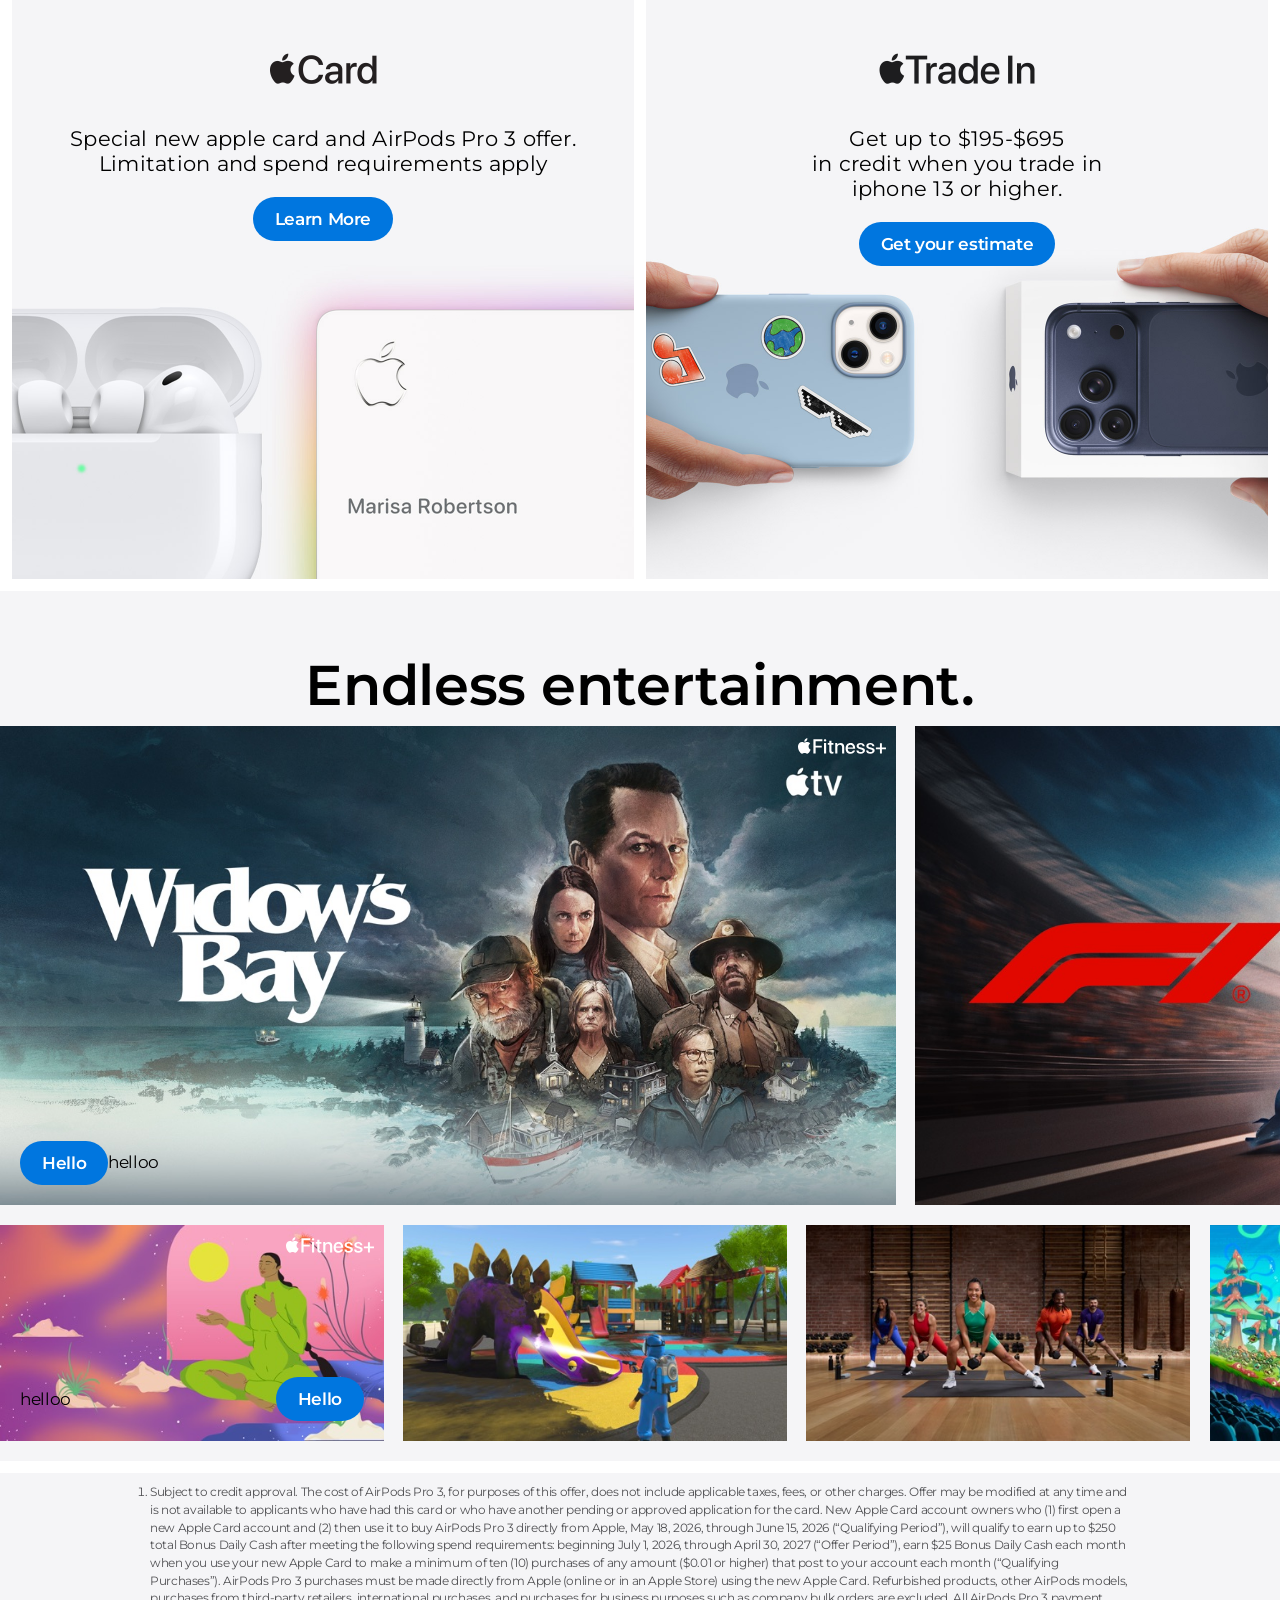
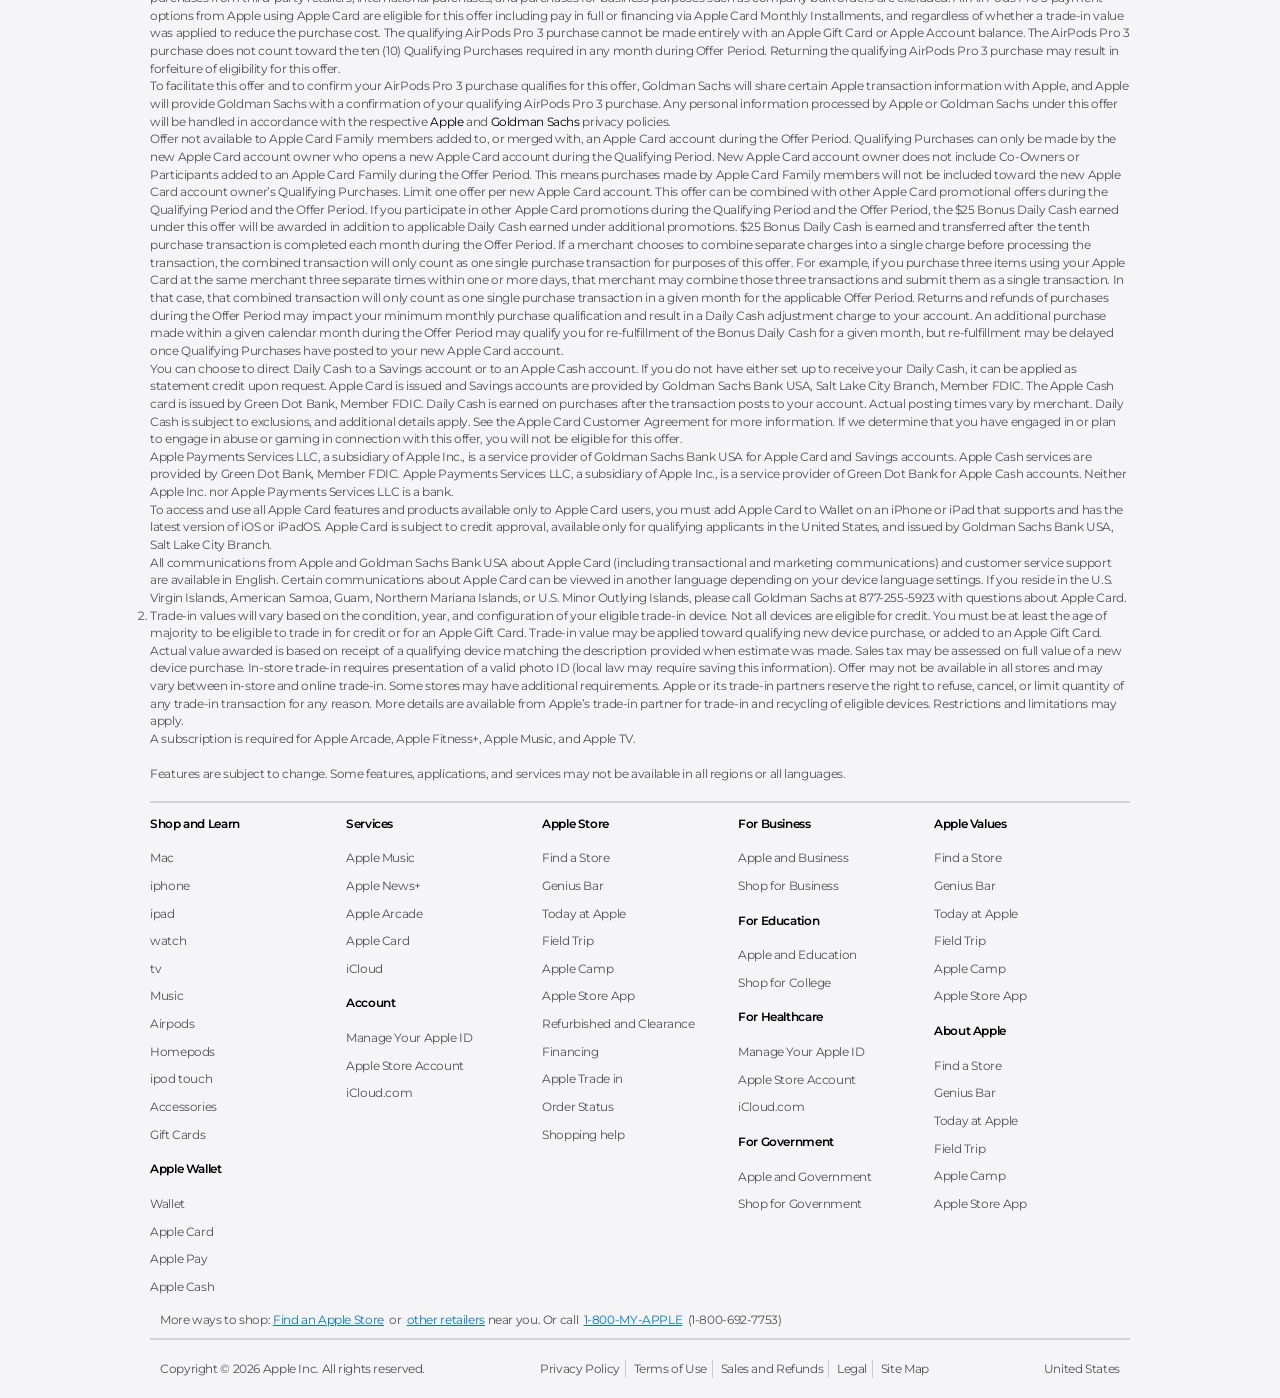
==== commit f47be421: "Format" ====
--- a/index.html
+++ b/index.html
@@ -60,7 +60,7 @@
                         <li class="nav-item entertainment-item">
                             <a href="#">Entertainment</a>
                         </li>
-                        <li class="nav-item accesories-item">
+                        <li class="nav-item accessories-item">
                             <a href="#">Accessories</a>
                         </li>
                         <li class="nav-item support-item">
--- a/style.css
+++ b/style.css
@@ -47,6 +47,7 @@
 }
 .main {
     width: 100%;
+    padding: 0;
 }
 .inner-wrapper {
     width: 100%;
@@ -88,14 +89,13 @@
 
 /* ── Shared dropdown styles ── */
 .nav-dropdown {
-    display: none;
     visibility: hidden;
     opacity: 0;
     position: absolute;
     top: 100%;
     left: 0;
     width: 100%;
-    background-color: rgba(255, 255, 255, 0.92);
+    background-color: rgba(255, 255, 255, 0.72);
     backdrop-filter: saturate(180%) blur(20px);
     -webkit-backdrop-filter: saturate(180%) blur(20px);
     z-index: 999;
@@ -118,7 +118,6 @@
 .header-wrapper:has(.accessories-item:hover) .accessories-dropdown,
 .header-wrapper:has(.support-item:hover) .support-dropdown,
 .nav-dropdown:hover {
-    display: block;
     visibility: visible;
     opacity: 1;
     pointer-events: auto;
@@ -298,6 +297,13 @@
     font-size: 12px;
     text-decoration: none;
 }
+.store-item, .mac-item, .ipad-item, .iphone-item,
+.watch-item, .vision-item, .airpods-item,
+.tv-item, .entertainment-item, .accesories-item, .support-item {
+    position: static;
+    padding-bottom: 20px;
+    margin-bottom: -20px;
+}
 .nav-icons {
     display: flex;
     align-items: center;
@@ -477,7 +483,7 @@
 
 /* ======================= entertainment ======================== */
 .section .endless-entertainment {
-    margin-bottom: 0;
+    margin: 0;
     padding: 53px 0 0;
     background-color: #f5f5f7;
     display: flex;
@@ -524,7 +530,7 @@
     /* background: #ffffff; */
     /* border-radius: 2rem; */
     overflow: hidden;
-    box-shadow: 0 25px 40px -12px rgba(0, 0, 0, 0.25);
+    /* box-shadow: 0 25px 40px -12px rgba(0, 0, 0, 0.25); */
     transition:
         transform 0.25s ease,
         filter 0.2s;
@@ -536,7 +542,7 @@
     width: 1250px;
     /* height: auto;
     width: auto; */
-    background-color: rgb(101, 105, 103);
+    /* background-color: rgb(101, 105, 103); */
     margin-bottom: 20px;
     /* background-size: cover;
     background-position: center;
@@ -612,7 +618,7 @@
 }
 /* ========================= footer =================================== */
 .footer-wrapper {
-    box-sizing: border-box;
+    /* box-sizing: border-box; */
     background-color: #f5f5f7;
     color: black;
     font-size: 12px;
@@ -820,4 +826,4 @@
     .section-promo .tile-wrapper {
         padding: 53px 0 60px;
     }
-}
+}
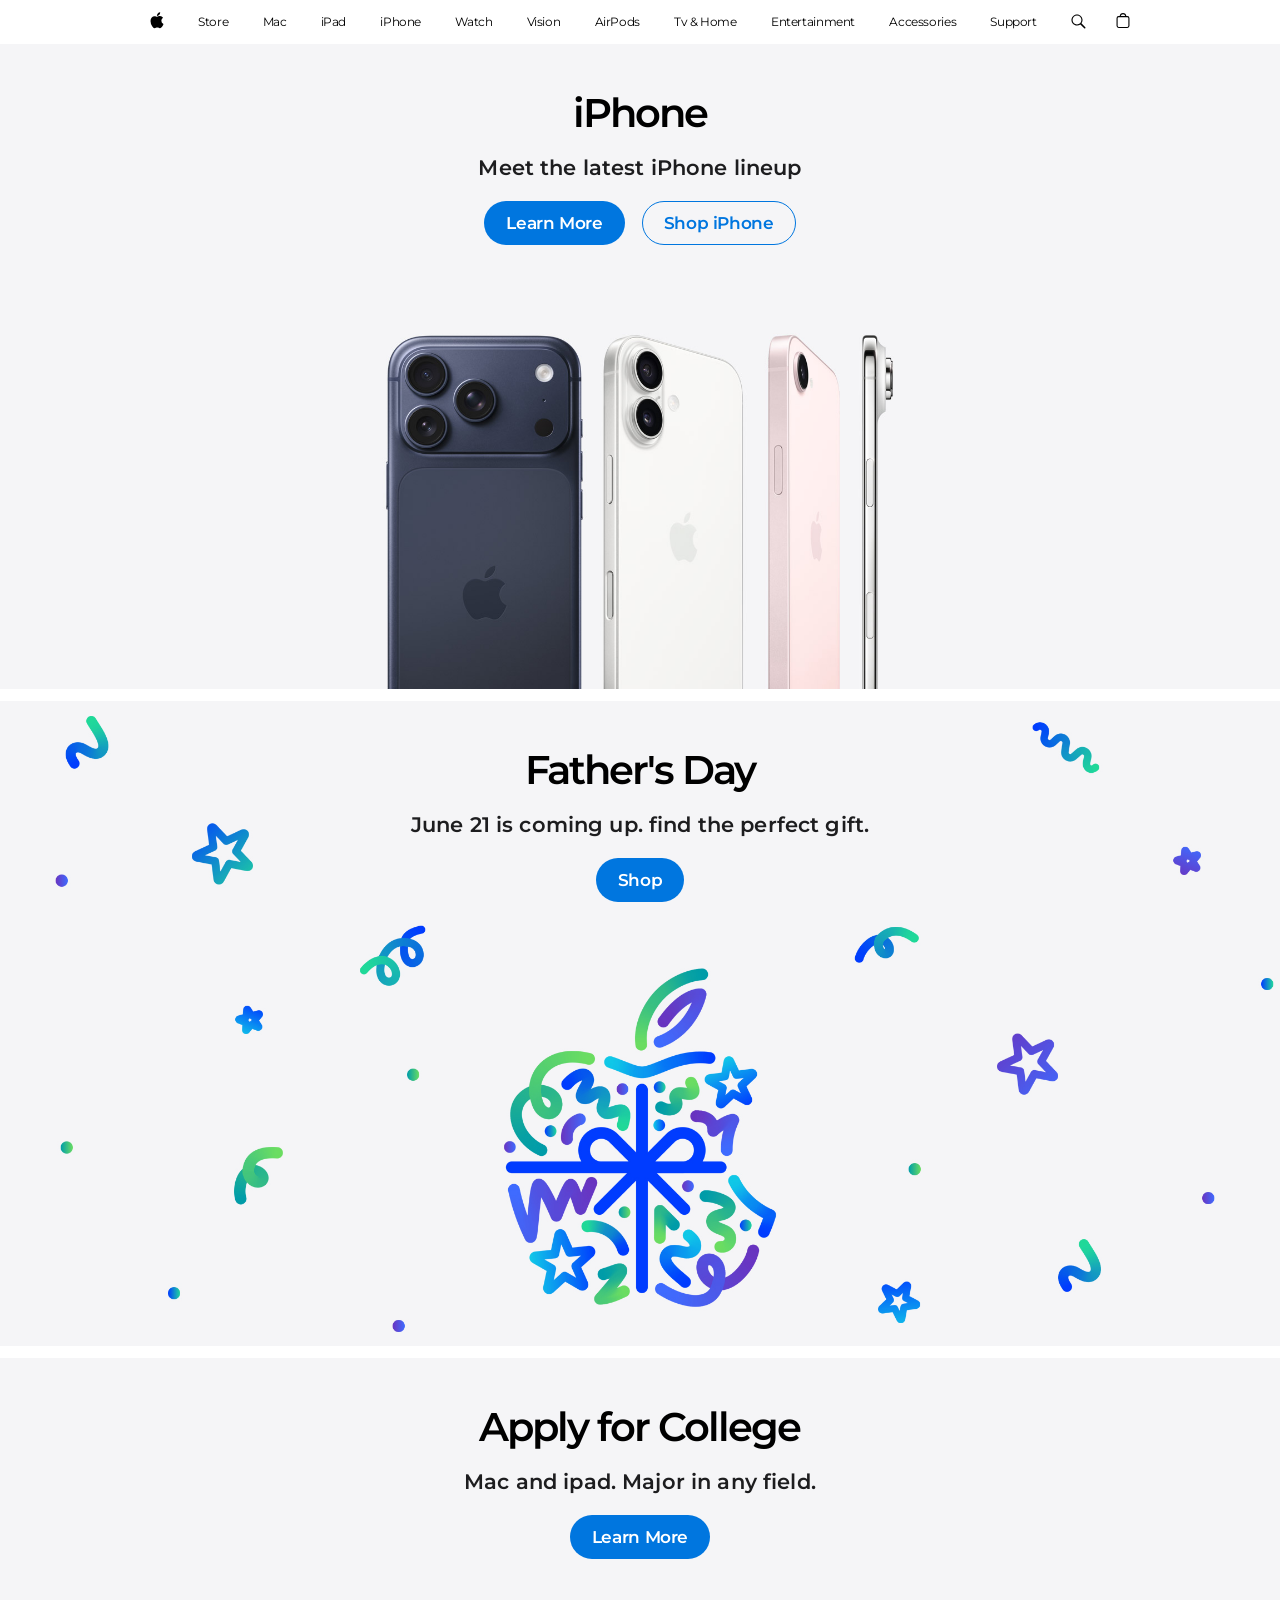
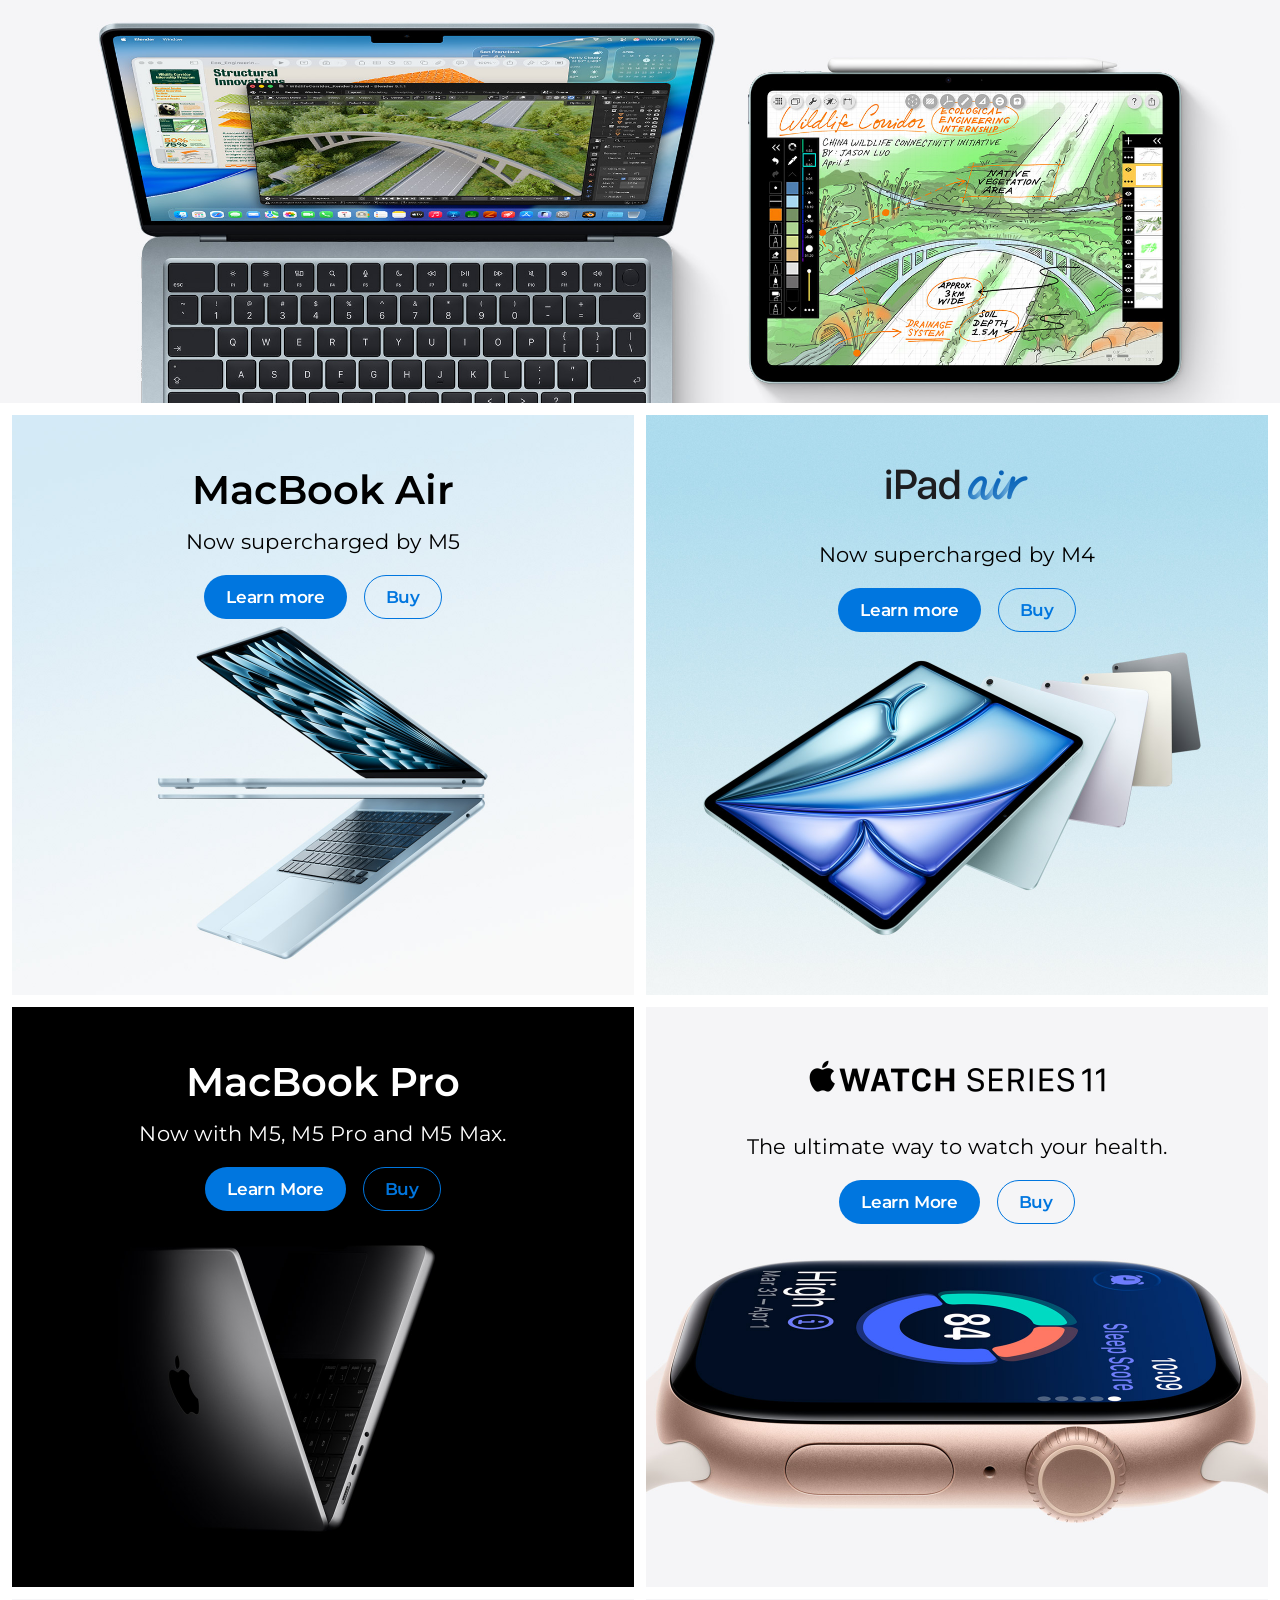
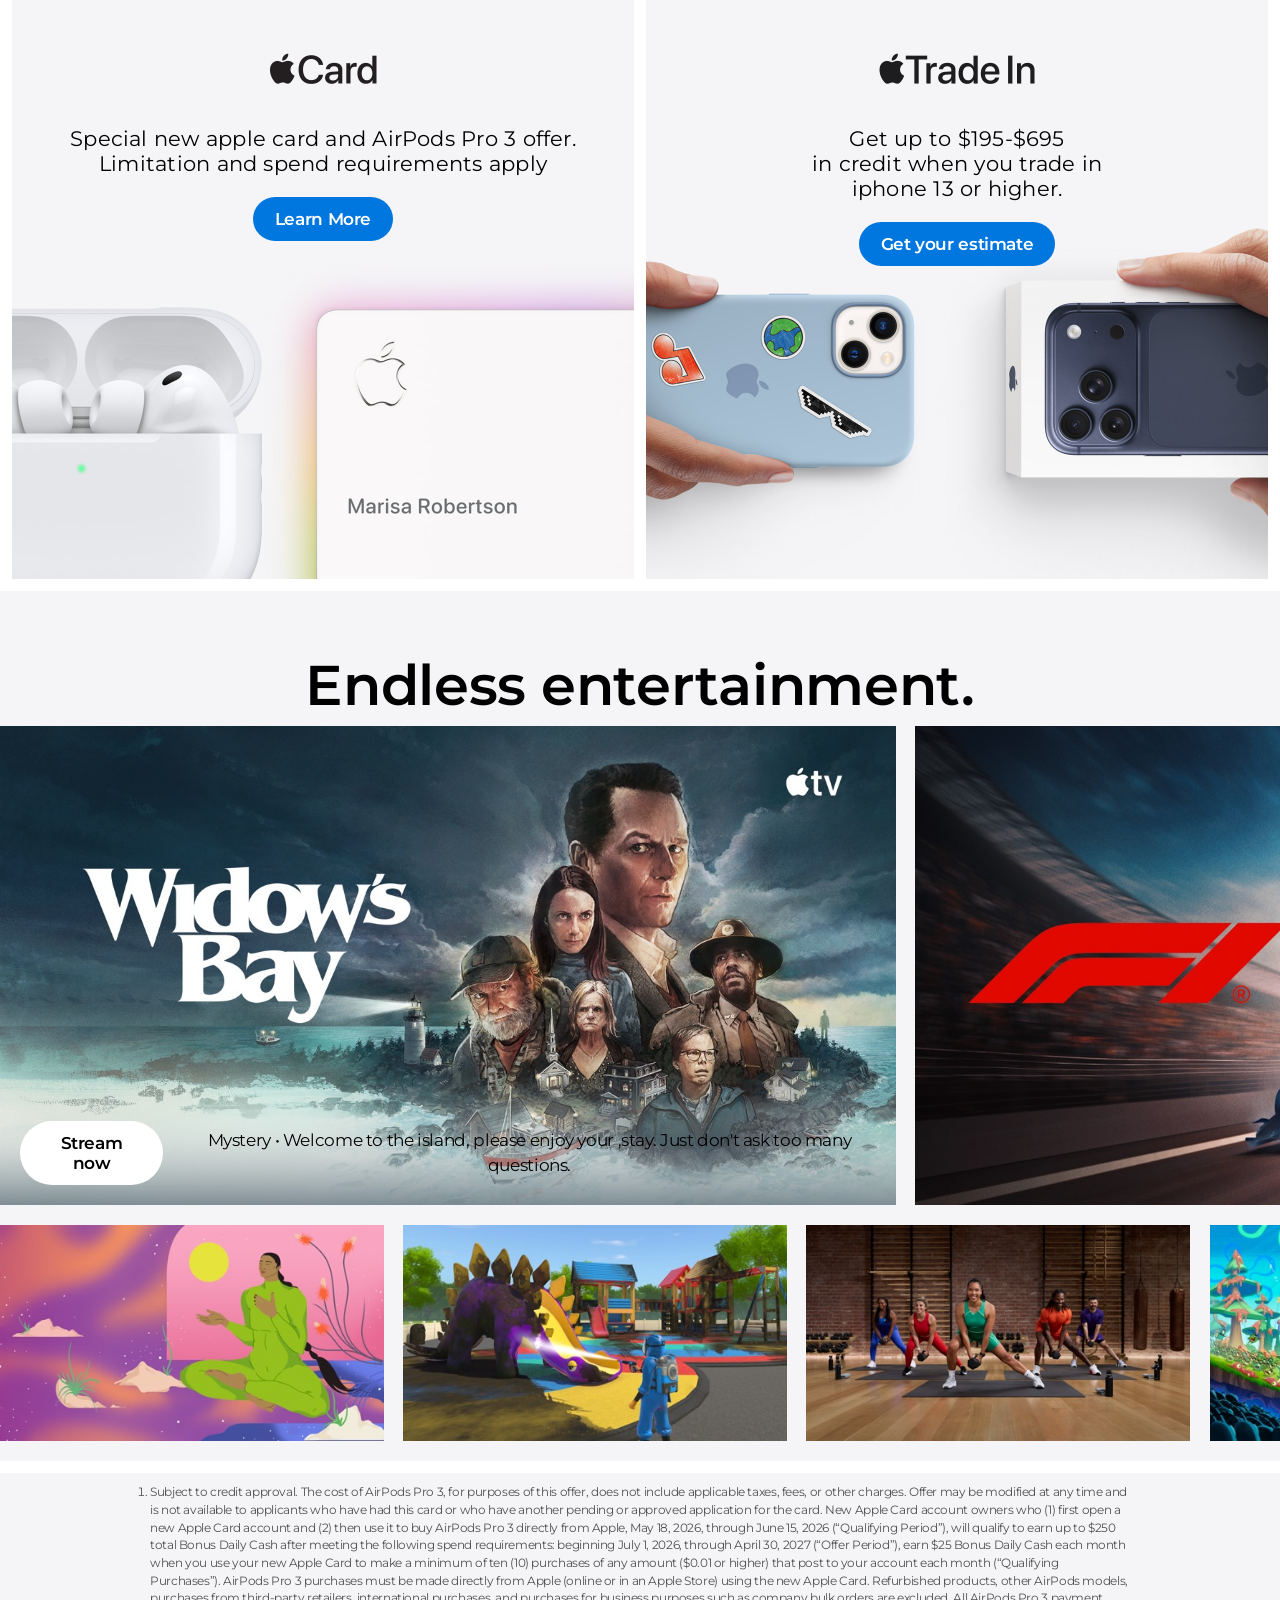
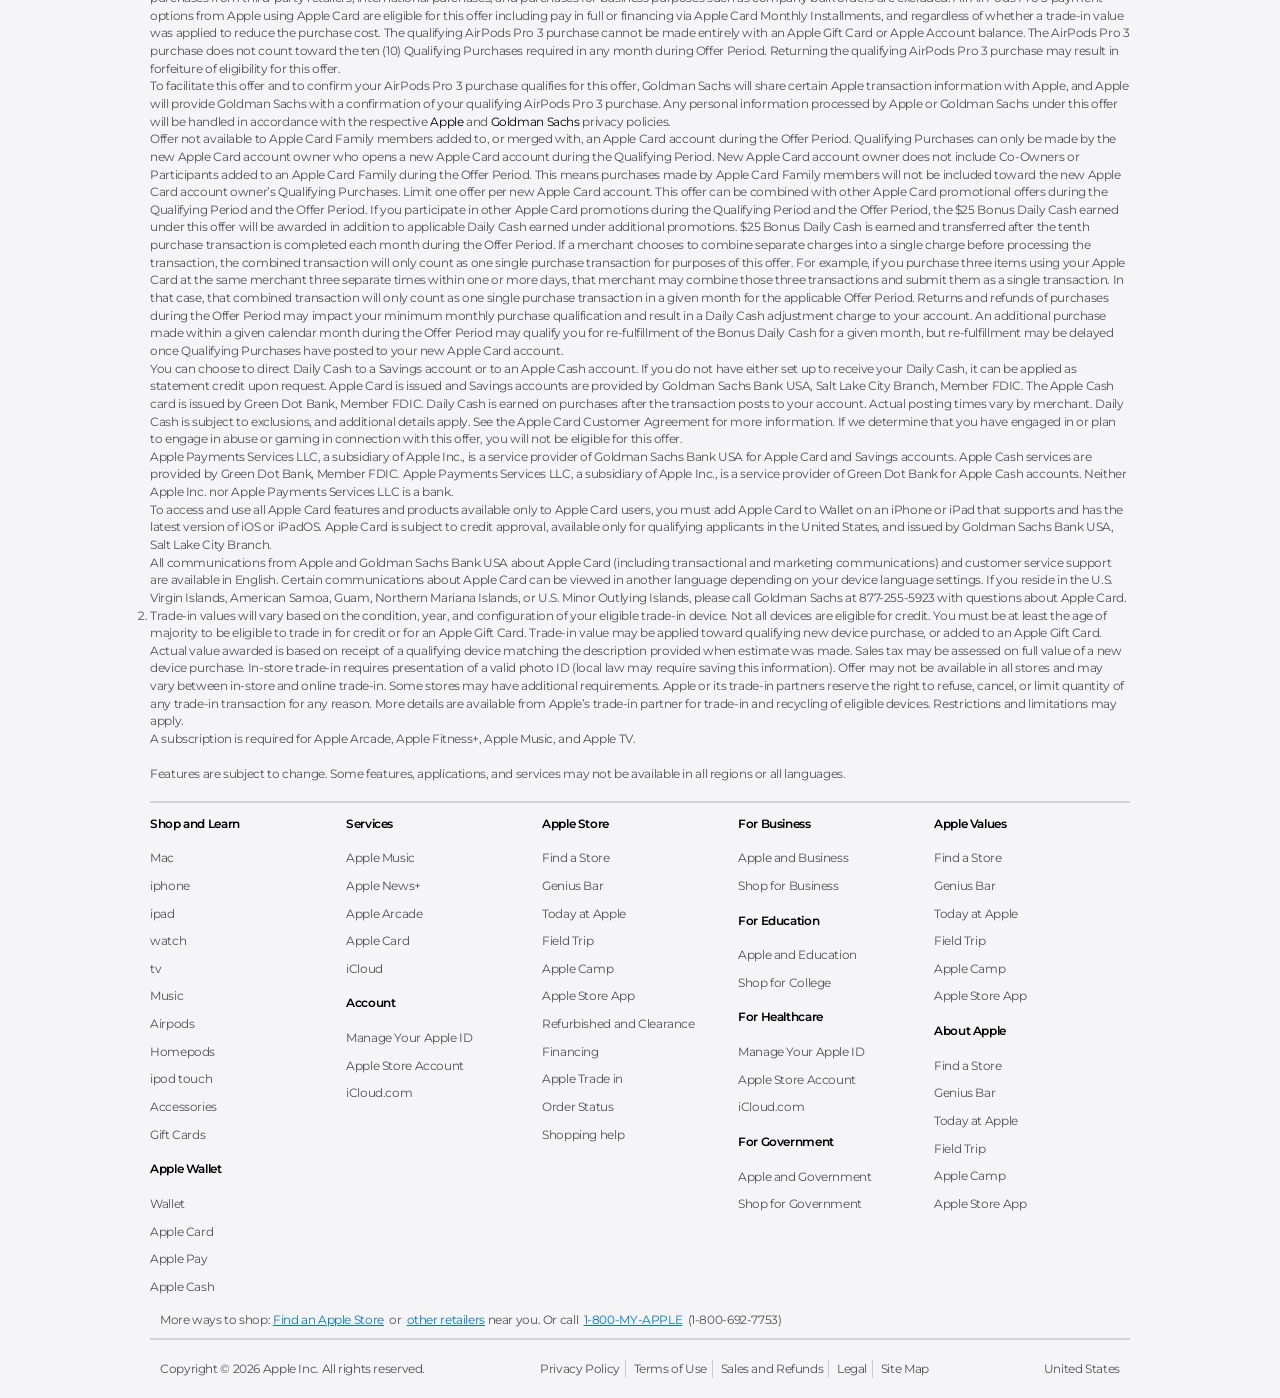
==== commit d2a8aeb8: "remove some boilerplate" ====
--- a/index.html
+++ b/index.html
@@ -592,6 +592,7 @@
                 </div>
             </div>
         </header>
+
         <main class="main">
             <section class="section section-hero">
                 <div class="tile-wrapper" id="iphone-family">
@@ -772,117 +773,65 @@
                             Endless entertainment.
                         </h2>
                     </div>
+
                     <div class="media-gallery tv-media-gallery">
                         <ul class="media-gallery-item-container">
                             <li class="media-gallery-item">
                                 <img src="images/gallery/1250x668sr(1).jpg" />
+
                                 <div class="media-gallery-contents">
                                     <div class="media-gallery-top-content">
-                                        <svg viewBox="0 0 449 80">
-                                            <path
-                                                d="M78.6,78.56V5.5h45.62v9.77H89.94v23.14h31.39v9.57H89.94v30.58H78.6z M131.86,11.22c0-3.49,2.83-6.28,6.33-6.28 c3.49,0,6.33,2.79,6.33,6.28c0,3.44-2.83,6.28-6.33,6.28C134.69,17.5,131.86,14.67,131.86,11.22z M132.72,25.3h10.94v53.26h-10.94 V25.3z M170.68,12.69V25.3h10.12v8.66h-10.12v29.36c0,4.61,2.02,6.68,6.48,6.68c1.11,0,2.89-0.1,3.59-0.25v8.66 c-1.21,0.3-3.64,0.51-6.08,0.51c-10.78,0-14.99-4.1-14.99-14.38V33.96h-7.75V25.3h7.75V12.69H170.68z M189.98,25.3h10.43v8.91h0.25 c2.89-6.08,8.56-9.82,16.76-9.82c11.75,0,18.48,7.49,18.48,19.69v34.48h-10.99V46.21c0-8-3.75-12.4-11.34-12.4 c-7.7,0-12.66,5.47-12.66,13.72v31.04h-10.94V25.3z M291.07,62.91c-1.52,9.72-10.73,16.66-22.93,16.66 c-15.64,0-25.11-10.58-25.11-27.39c0-16.71,9.62-27.85,24.66-27.85c14.78,0,24,10.43,24,26.58v3.75h-37.62v0.66 c0,9.26,5.57,15.39,14.33,15.39c6.23,0,10.84-3.14,12.3-7.8H291.07z M254.11,47.02h26.63c-0.25-8.15-5.42-13.87-13.06-13.87 C260.03,33.15,254.66,38.97,254.11,47.02z M319.62,24.34c12.4,0,20.45,6.89,20.81,16.71h-10.28c-0.61-5.16-4.4-8.4-10.53-8.4 c-5.92,0-9.87,2.89-9.87,7.14c0,3.34,2.43,5.62,8.2,6.94l8.66,1.97c10.89,2.53,15.04,6.78,15.04,14.48c0,9.72-9.06,16.4-21.62,16.4 c-13.32,0-21.32-6.53-22.33-16.66h10.83c1.01,5.57,4.81,8.3,11.49,8.3c6.58,0,10.63-2.73,10.63-7.09c0-3.44-1.97-5.47-7.8-6.79 l-8.66-2.02c-10.13-2.33-15.14-7.19-15.14-14.94C299.07,30.87,307.37,24.34,319.62,24.34z M369.08,24.34 c12.4,0,20.45,6.89,20.81,16.71h-10.28c-0.61-5.16-4.4-8.4-10.53-8.4c-5.92,0-9.87,2.89-9.87,7.14c0,3.34,2.43,5.62,8.2,6.94 l8.66,1.97c10.89,2.53,15.04,6.78,15.04,14.48c0,9.72-9.06,16.4-21.62,16.4c-13.32,0-21.32-6.53-22.33-16.66h10.83 c1.01,5.57,4.81,8.3,11.49,8.3c6.58,0,10.63-2.73,10.63-7.09c0-3.44-1.97-5.47-7.8-6.79l-8.66-2.02 c-10.13-2.33-15.14-7.19-15.14-14.94C348.52,30.87,356.83,24.34,369.08,24.34z M428.07,78.63h-9.97V56.93h-20.66v-9.87h20.66V25.37 h9.97v21.69h20.71v9.87h-20.71V78.63z M43.87,12.64C46.64,9.29,48.5,4.63,47.99,0c-3.98,0.16-8.8,2.65-11.66,6 c-2.56,2.96-4.81,7.71-4.2,12.25C36.57,18.59,41.11,15.99,43.87,12.64z M47.89,19.13c-6.52-0.48-12.05,3.64-15.13,3.64 c-3.13,0-7.96-3.54-13.07-3.44c-6.72,0.1-12.91,3.91-16.38,9.93c-6.98,12.11-1.78,30.06,5.02,39.89c3.33,4.8,7.29,10.22,12.5,10.02 c5.01-0.2,6.91-3.24,12.97-3.24c6.06,0,7.77,3.24,13.07,3.15c5.4-0.1,8.82-4.9,12.12-9.73c3.82-5.57,5.39-10.97,5.48-11.26 c-0.12-0.05-10.52-4.04-10.62-16.02c-0.09-10.02,8.18-14.83,8.55-15.07C57.7,20.08,50.45,19.32,47.89,19.13z"
-                                            ></path>
-                                        </svg>
+                                        <!-- <img
+                                            src="images/gallery/220x54(1).png"
+                                            alt=""
+                                        /> -->
                                     </div>
                                     <div class="media-gallery-bottom-content">
                                         <div class="media-gallery-content-text">
-                                            helloo
+                                            Mystery • Welcome to the island,
+                                            please enjoy your ,stay. Just don't
+                                            ask too many questions.
                                         </div>
                                         <a
                                             href="#"
                                             class="button media-gallery-content-button"
-                                            >Hello</a
+                                            >Stream now</a
                                         >
                                     </div>
                                 </div>
-                            </li>
+
+                            </li>
+
                             <li class="media-gallery-item">
                                 <img src="images/gallery/1250x668sr(2).jpg" />
-                                <div class="media-gallery-contents">
-                                    <div
-                                        class="media-gallery-top-content"
-                                    ></div>
-                                    <div
-                                        class="media-gallery-bottom-content"
-                                    ></div>
-                                </div>
-                            </li>
+                            </li>
+
                             <li class="media-gallery-item">
                                 <img src="images/gallery/1250x668sr(3).jpg" />
-                                <div class="media-gallery-contents">
-                                    <div
-                                        class="media-gallery-top-content"
-                                    ></div>
-                                    <div
-                                        class="media-gallery-bottom-content"
-                                    ></div>
-                                </div>
-                            </li>
+                            </li>
+
                             <li class="media-gallery-item">
                                 <img src="images/gallery/1250x668sr(4).jpg" />
-                                <div class="media-gallery-contents">
-                                    <div
-                                        class="media-gallery-top-content"
-                                    ></div>
-                                    <div
-                                        class="media-gallery-bottom-content"
-                                    ></div>
-                                </div>
-                            </li>
+                            </li>
+
                             <li class="media-gallery-item">
                                 <img src="images/gallery/1250x668sr(5).jpg" />
-                                <div class="media-gallery-contents">
-                                    <div
-                                        class="media-gallery-top-content"
-                                    ></div>
-                                    <div
-                                        class="media-gallery-bottom-content"
-                                    ></div>
-                                </div>
-                            </li>
+                            </li>
+
                             <li class="media-gallery-item">
                                 <img src="images/gallery/1250x668sr(6).jpg" />
-                                <div class="media-gallery-contents">
-                                    <div
-                                        class="media-gallery-top-content"
-                                    ></div>
-                                    <div
-                                        class="media-gallery-bottom-content"
-                                    ></div>
-                                </div>
-                            </li>
+                            </li>
+
                             <li class="media-gallery-item">
                                 <img src="images/gallery/1250x668sr(7).jpg" />
-                                <div class="media-gallery-contents">
-                                    <div
-                                        class="media-gallery-top-content"
-                                    ></div>
-                                    <div
-                                        class="media-gallery-bottom-content"
-                                    ></div>
-                                </div>
-                            </li>
+                            </li>
+
                             <li class="media-gallery-item">
                                 <img src="images/gallery/1250x668sr(8).jpg" />
-                                <div class="media-gallery-contents">
-                                    <div
-                                        class="media-gallery-top-content"
-                                    ></div>
-                                    <div
-                                        class="media-gallery-bottom-content"
-                                    ></div>
-                                </div>
-                            </li>
+                            </li>
+
                             <li class="media-gallery-item">
                                 <img src="images/gallery/1250x668sr.jpg" />
-                                <div class="media-gallery-contents">
-                                    <div
-                                        class="media-gallery-top-content"
-                                    ></div>
-                                    <div
-                                        class="media-gallery-bottom-content"
-                                    ></div>
-                                </div>
                             </li>
                         </ul>
                     </div>
@@ -890,89 +839,38 @@
                         <ul class="media-gallery-item-container">
                             <li class="media-gallery-item">
                                 <img src="images/gallery/470x264(1).jpg" />
-                                <div class="media-gallery-contents">
-                                    <div class="media-gallery-top-content">
-                                        <svg viewBox="0 0 449 80">
+
+                                <!-- <svg viewBox="0 0 449 80">
                                             <path
                                                 d="M78.6,78.56V5.5h45.62v9.77H89.94v23.14h31.39v9.57H89.94v30.58H78.6z M131.86,11.22c0-3.49,2.83-6.28,6.33-6.28 c3.49,0,6.33,2.79,6.33,6.28c0,3.44-2.83,6.28-6.33,6.28C134.69,17.5,131.86,14.67,131.86,11.22z M132.72,25.3h10.94v53.26h-10.94 V25.3z M170.68,12.69V25.3h10.12v8.66h-10.12v29.36c0,4.61,2.02,6.68,6.48,6.68c1.11,0,2.89-0.1,3.59-0.25v8.66 c-1.21,0.3-3.64,0.51-6.08,0.51c-10.78,0-14.99-4.1-14.99-14.38V33.96h-7.75V25.3h7.75V12.69H170.68z M189.98,25.3h10.43v8.91h0.25 c2.89-6.08,8.56-9.82,16.76-9.82c11.75,0,18.48,7.49,18.48,19.69v34.48h-10.99V46.21c0-8-3.75-12.4-11.34-12.4 c-7.7,0-12.66,5.47-12.66,13.72v31.04h-10.94V25.3z M291.07,62.91c-1.52,9.72-10.73,16.66-22.93,16.66 c-15.64,0-25.11-10.58-25.11-27.39c0-16.71,9.62-27.85,24.66-27.85c14.78,0,24,10.43,24,26.58v3.75h-37.62v0.66 c0,9.26,5.57,15.39,14.33,15.39c6.23,0,10.84-3.14,12.3-7.8H291.07z M254.11,47.02h26.63c-0.25-8.15-5.42-13.87-13.06-13.87 C260.03,33.15,254.66,38.97,254.11,47.02z M319.62,24.34c12.4,0,20.45,6.89,20.81,16.71h-10.28c-0.61-5.16-4.4-8.4-10.53-8.4 c-5.92,0-9.87,2.89-9.87,7.14c0,3.34,2.43,5.62,8.2,6.94l8.66,1.97c10.89,2.53,15.04,6.78,15.04,14.48c0,9.72-9.06,16.4-21.62,16.4 c-13.32,0-21.32-6.53-22.33-16.66h10.83c1.01,5.57,4.81,8.3,11.49,8.3c6.58,0,10.63-2.73,10.63-7.09c0-3.44-1.97-5.47-7.8-6.79 l-8.66-2.02c-10.13-2.33-15.14-7.19-15.14-14.94C299.07,30.87,307.37,24.34,319.62,24.34z M369.08,24.34 c12.4,0,20.45,6.89,20.81,16.71h-10.28c-0.61-5.16-4.4-8.4-10.53-8.4c-5.92,0-9.87,2.89-9.87,7.14c0,3.34,2.43,5.62,8.2,6.94 l8.66,1.97c10.89,2.53,15.04,6.78,15.04,14.48c0,9.72-9.06,16.4-21.62,16.4c-13.32,0-21.32-6.53-22.33-16.66h10.83 c1.01,5.57,4.81,8.3,11.49,8.3c6.58,0,10.63-2.73,10.63-7.09c0-3.44-1.97-5.47-7.8-6.79l-8.66-2.02 c-10.13-2.33-15.14-7.19-15.14-14.94C348.52,30.87,356.83,24.34,369.08,24.34z M428.07,78.63h-9.97V56.93h-20.66v-9.87h20.66V25.37 h9.97v21.69h20.71v9.87h-20.71V78.63z M43.87,12.64C46.64,9.29,48.5,4.63,47.99,0c-3.98,0.16-8.8,2.65-11.66,6 c-2.56,2.96-4.81,7.71-4.2,12.25C36.57,18.59,41.11,15.99,43.87,12.64z M47.89,19.13c-6.52-0.48-12.05,3.64-15.13,3.64 c-3.13,0-7.96-3.54-13.07-3.44c-6.72,0.1-12.91,3.91-16.38,9.93c-6.98,12.11-1.78,30.06,5.02,39.89c3.33,4.8,7.29,10.22,12.5,10.02 c5.01-0.2,6.91-3.24,12.97-3.24c6.06,0,7.77,3.24,13.07,3.15c5.4-0.1,8.82-4.9,12.12-9.73c3.82-5.57,5.39-10.97,5.48-11.26 c-0.12-0.05-10.52-4.04-10.62-16.02c-0.09-10.02,8.18-14.83,8.55-15.07C57.7,20.08,50.45,19.32,47.89,19.13z"
                                             ></path>
-                                        </svg>
-                                    </div>
-                                    <div class="media-gallery-bottom-content">
-                                        <div class="media-gallery-content-text">
-                                            helloo
-                                        </div>
-                                        <a
-                                            href="#"
-                                            class="button media-gallery-content-button"
-                                            >Hello</a
-                                        >
-                                    </div>
-                                </div>
-                            </li>
+                                        </svg> -->
+                            </li>
+
                             <li class="media-gallery-item">
                                 <img src="images/gallery/470x264(2).jpg" />
-                                <div class="media-gallery-contents">
-                                    <div
-                                        class="media-gallery-top-content"
-                                    ></div>
-                                    <div
-                                        class="media-gallery-bottom-content"
-                                    ></div>
-                                </div>
                             </li>
                             <li class="media-gallery-item">
                                 <img src="images/gallery/470x264(3).jpg" />
-                                <div class="media-gallery-contents">
-                                    <div
-                                        class="media-gallery-top-content"
-                                    ></div>
-                                    <div
-                                        class="media-gallery-bottom-content"
-                                    ></div>
-                                </div>
                             </li>
                             <li class="media-gallery-item">
                                 <img src="images/gallery/470x264(4).jpg" />
-                                <div class="media-gallery-contents">
-                                    <div
-                                        class="media-gallery-top-content"
-                                    ></div>
-                                    <div
-                                        class="media-gallery-bottom-content"
-                                    ></div>
-                                </div>
                             </li>
                             <li class="media-gallery-item">
                                 <img src="images/gallery/470x264(5).jpg" />
-                                <div class="media-gallery-contents">
-                                    <div
-                                        class="media-gallery-top-content"
-                                    ></div>
-                                    <div
-                                        class="media-gallery-bottom-content"
-                                    ></div>
-                                </div>
                             </li>
                             <li class="media-gallery-item">
                                 <img src="images/gallery/470x264.jpg" />
-                                <div class="media-gallery-contents">
-                                    <div
-                                        class="media-gallery-top-content"
-                                    ></div>
-                                    <div
-                                        class="media-gallery-bottom-content"
-                                    ></div>
-                                </div>
-                            </li>
+                            </li>
+                            <!-- <li class="media-gallery-item"></li>
                             <li class="media-gallery-item"></li>
-                            <li class="media-gallery-item"></li>
-                            <li class="media-gallery-item"></li>
+                            <li class="media-gallery-item"></li> -->
                         </ul>
                     </div>
                 </div>
             </section>
         </main>
+
         <footer class="footer-wrapper">
             <div class="inner-wrapper">
                 <ol class="footer-text">
--- a/style.css
+++ b/style.css
@@ -7,9 +7,7 @@
 
 body {
     font-family: "Montserrat", sans-serif;
-    /* font-size: 20px; */
     font-size: 17px;
-    /* font-size:  0.885vw; */
     line-height: 1.4705882353;
     font-weight: 400;
     letter-spacing: -0.022em;
@@ -297,9 +295,17 @@
     font-size: 12px;
     text-decoration: none;
 }
-.store-item, .mac-item, .ipad-item, .iphone-item,
-.watch-item, .vision-item, .airpods-item,
-.tv-item, .entertainment-item, .accesories-item, .support-item {
+.store-item,
+.mac-item,
+.ipad-item,
+.iphone-item,
+.watch-item,
+.vision-item,
+.airpods-item,
+.tv-item,
+.entertainment-item,
+.accesories-item,
+.support-item {
     position: static;
     padding-bottom: 20px;
     margin-bottom: -20px;
@@ -581,7 +587,7 @@
     justify-content: center;
     background-color: rgb(101, 105, 103);
 }
-
+/* =============================== gallery content============================ */
 .media-gallery-contents {
     position: absolute;
     /* top: 0; */
@@ -612,10 +618,24 @@
     justify-content: space-between;
     padding: 20px;
 }
+/* .tv-media-gallery .media-gallery-top-content {
+    display: none;
+} */
 .tv-media-gallery .media-gallery-bottom-content {
     flex-direction: row-reverse;
     justify-content: start;
-}
+    gap: 20px;
+}
+.tv-media-gallery .media-gallery-contents {
+    justify-content: end;
+}
+
+.media-gallery-content-button {
+    background-color: #ffffff;
+    border-color: #0000;
+    color: #000000;
+}
+
 /* ========================= footer =================================== */
 .footer-wrapper {
     /* box-sizing: border-box; */
@@ -750,10 +770,15 @@
     }
     .tv-media-gallery .media-gallery-bottom-content {
         flex-direction: column;
+        gap: 10px;
         /* justify-content: space-between; */
         /* padding: 20px; */
     }
-}
+    .tv-media-gallery .media-gallery-top-content {
+    display: block;
+}
+}
+
 @media (max-width: 768px) {
     .store-item,
     .mac-item,
@@ -764,7 +789,7 @@
     .airpods-item,
     .tv-item,
     .entertainment-item,
-    .accesories-item,
+    .accessories-item,
     .support-item {
         display: none;
     }
@@ -826,4 +851,4 @@
     .section-promo .tile-wrapper {
         padding: 53px 0 60px;
     }
-}+}
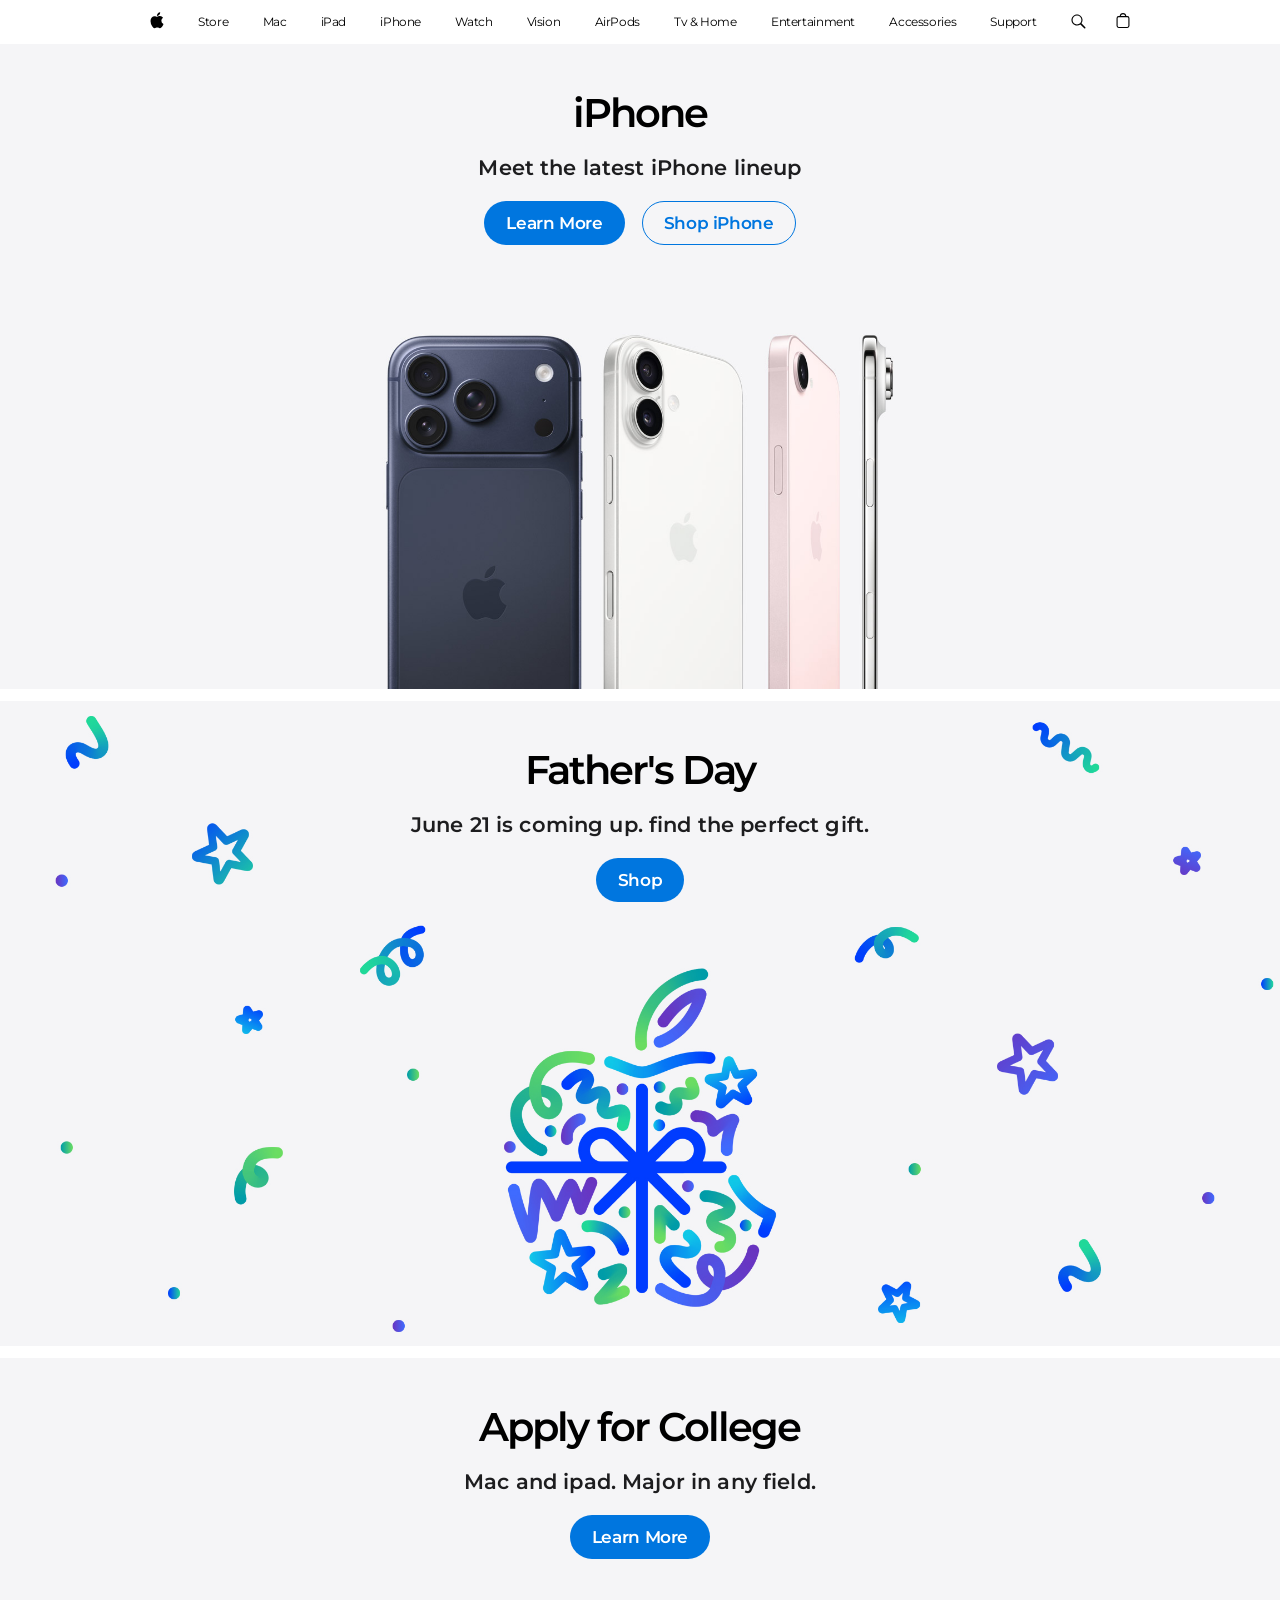
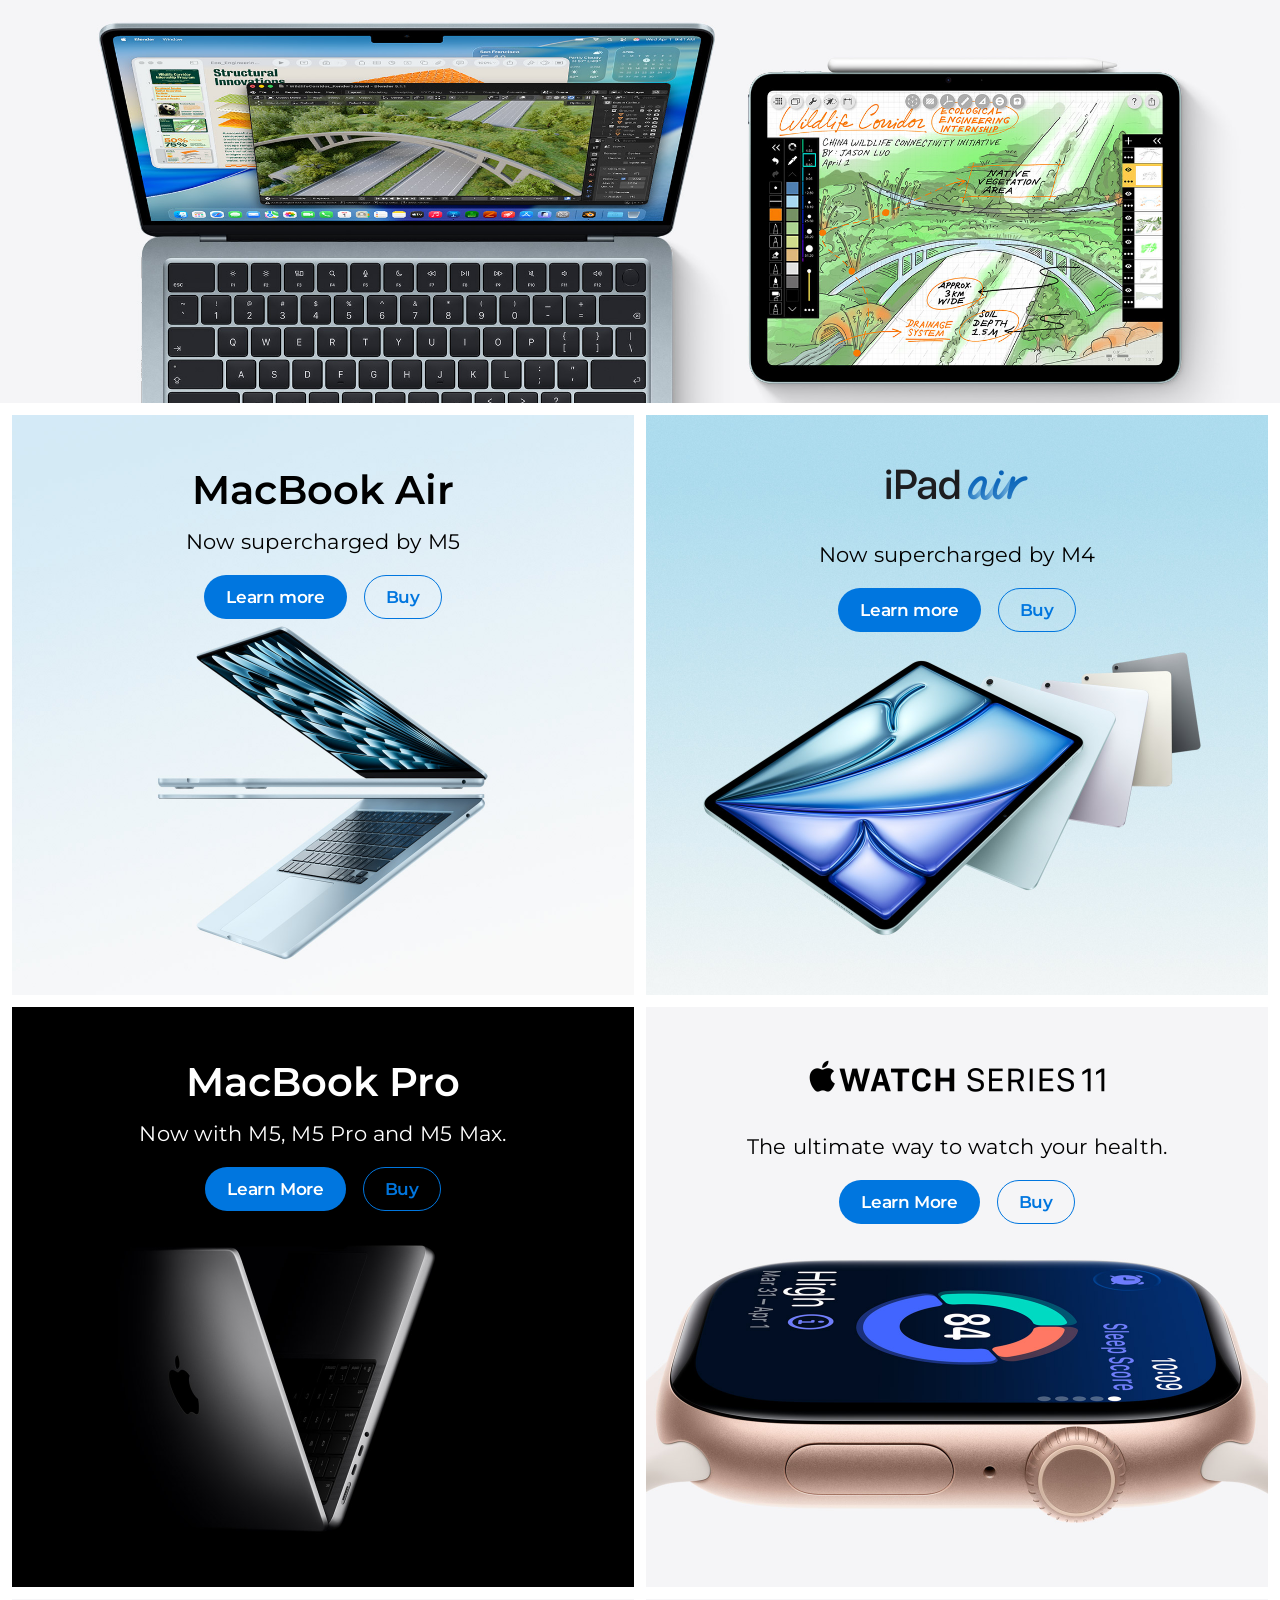
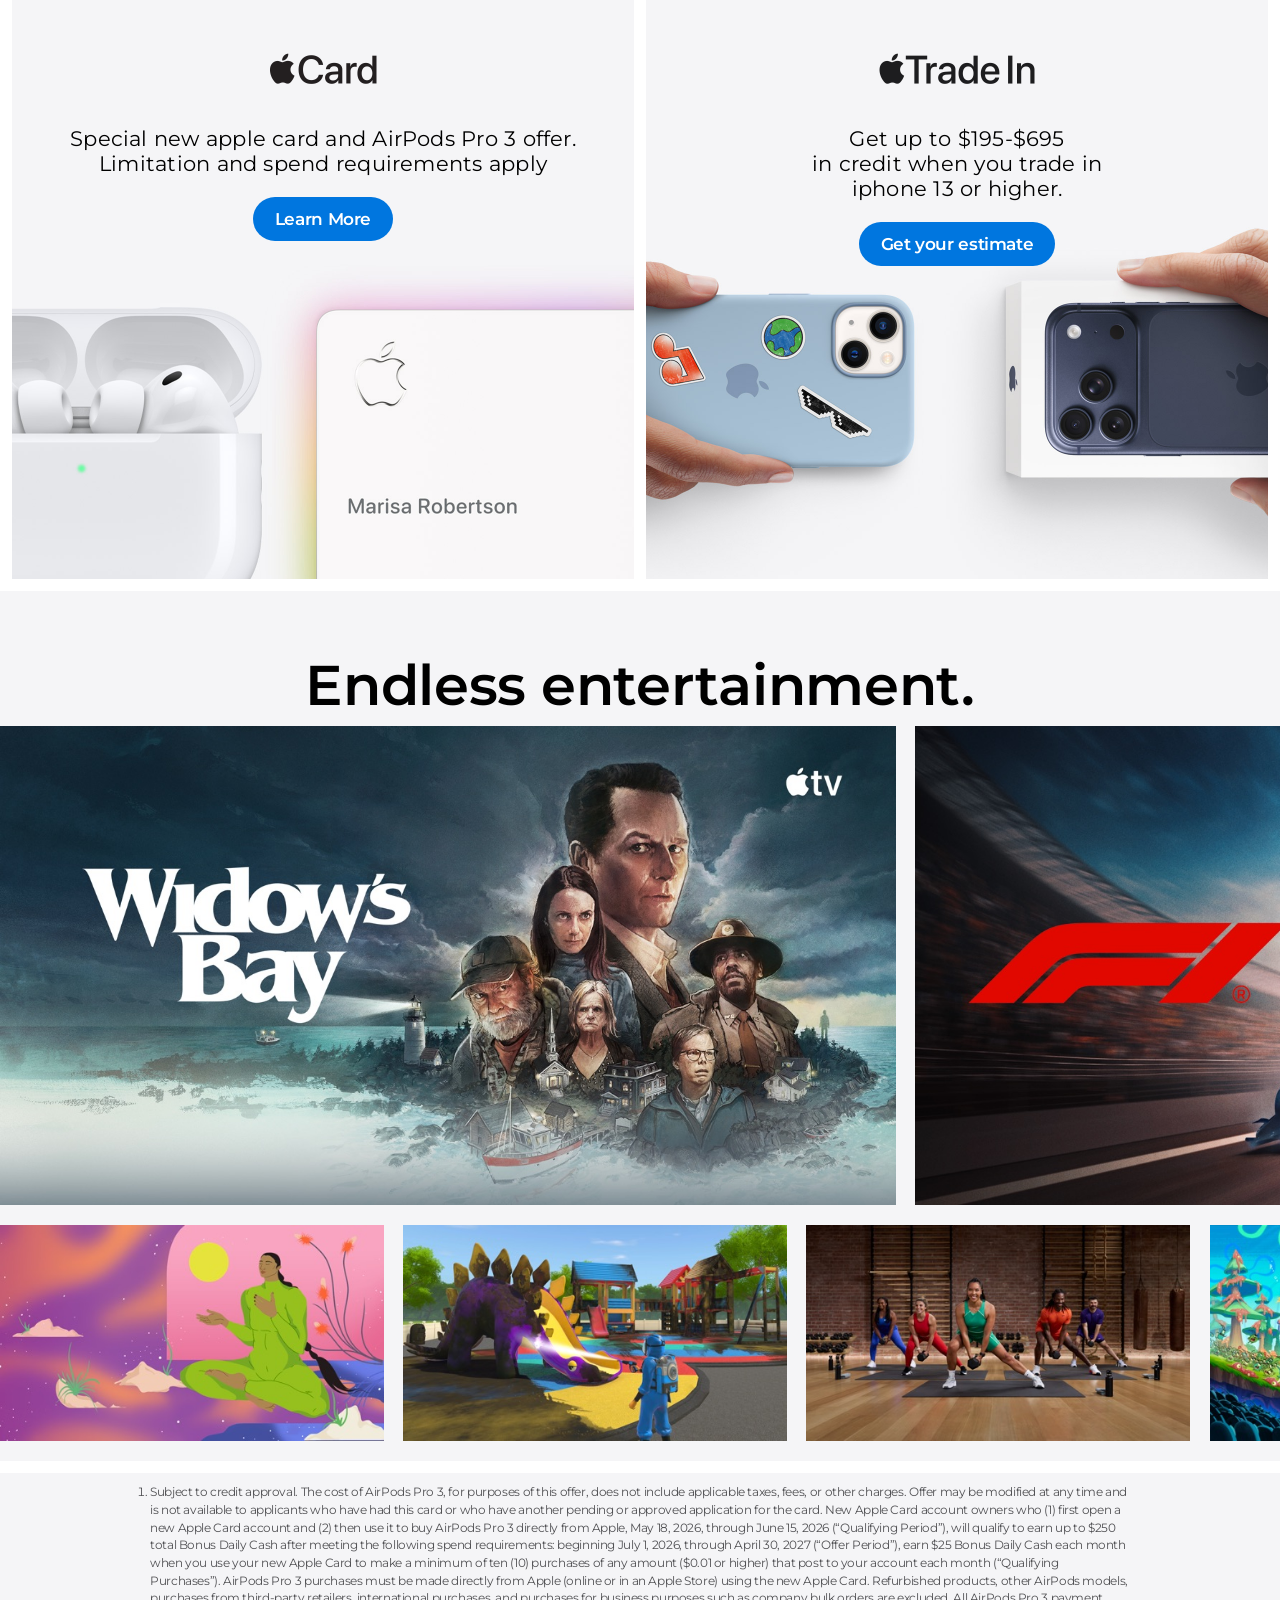
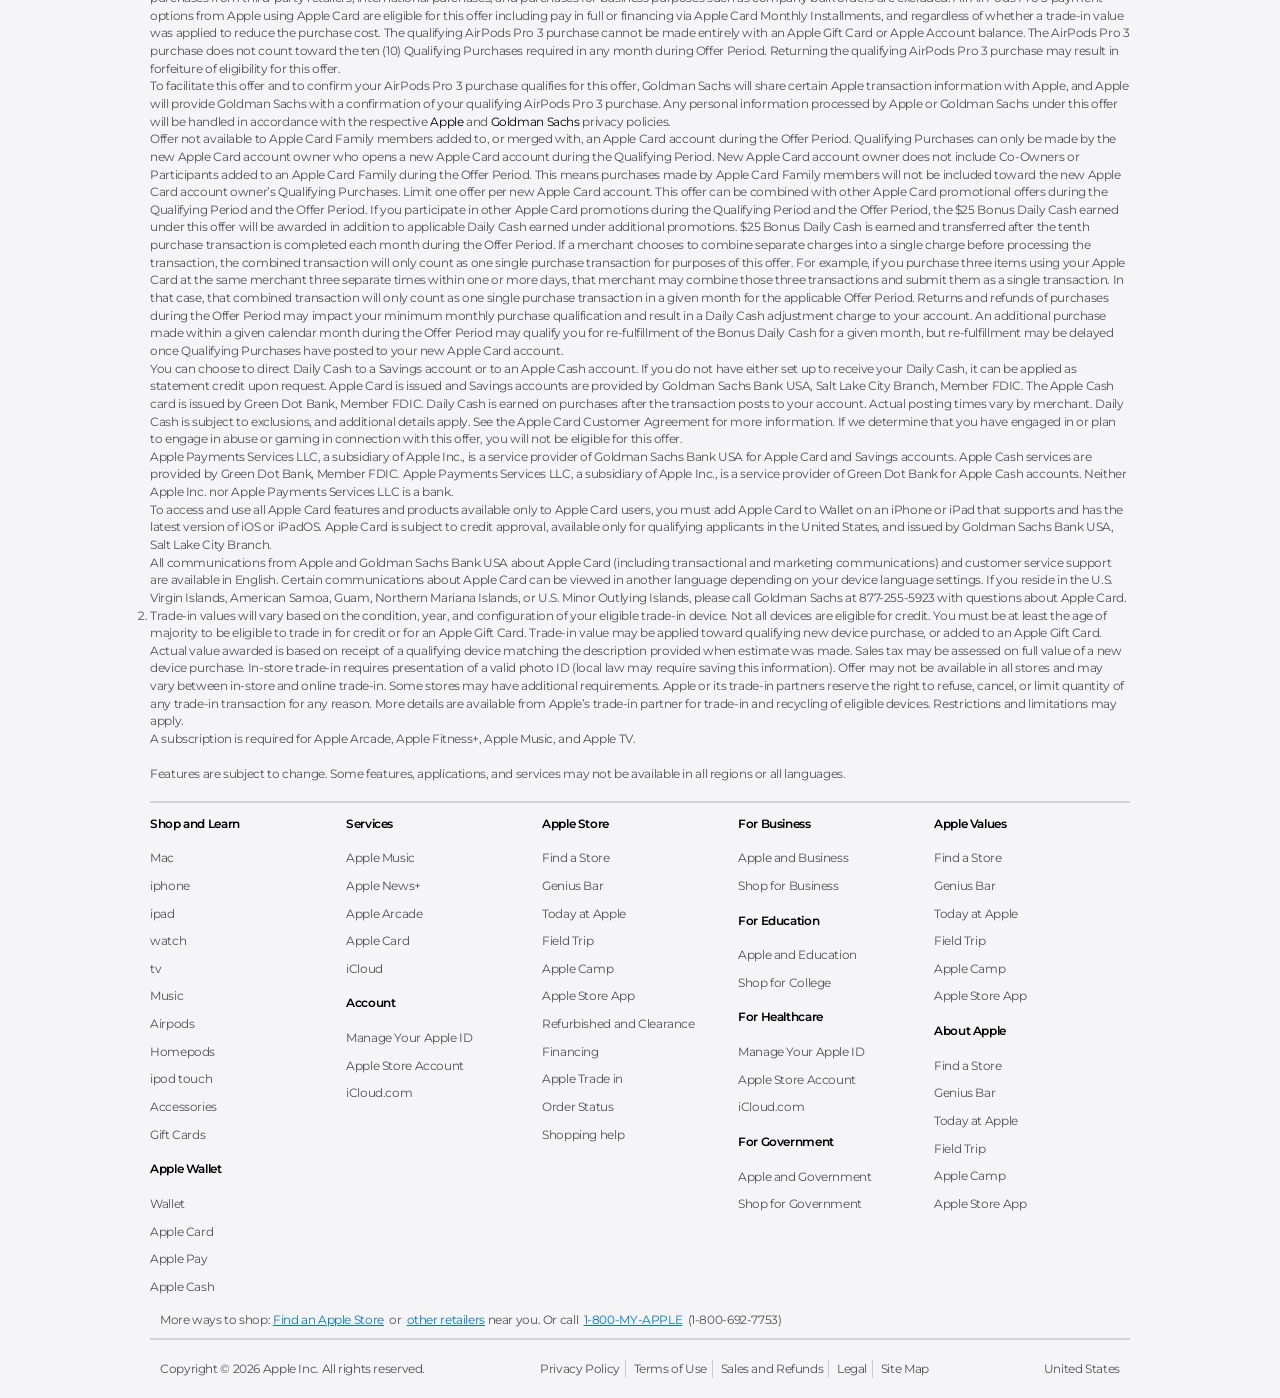
==== commit 7b3cabde: "clean up" ====
--- a/index.html
+++ b/index.html
@@ -778,28 +778,6 @@
                         <ul class="media-gallery-item-container">
                             <li class="media-gallery-item">
                                 <img src="images/gallery/1250x668sr(1).jpg" />
-
-                                <div class="media-gallery-contents">
-                                    <div class="media-gallery-top-content">
-                                        <!-- <img
-                                            src="images/gallery/220x54(1).png"
-                                            alt=""
-                                        /> -->
-                                    </div>
-                                    <div class="media-gallery-bottom-content">
-                                        <div class="media-gallery-content-text">
-                                            Mystery • Welcome to the island,
-                                            please enjoy your ,stay. Just don't
-                                            ask too many questions.
-                                        </div>
-                                        <a
-                                            href="#"
-                                            class="button media-gallery-content-button"
-                                            >Stream now</a
-                                        >
-                                    </div>
-                                </div>
-
                             </li>
 
                             <li class="media-gallery-item">
@@ -839,14 +817,7 @@
                         <ul class="media-gallery-item-container">
                             <li class="media-gallery-item">
                                 <img src="images/gallery/470x264(1).jpg" />
-
-                                <!-- <svg viewBox="0 0 449 80">
-                                            <path
-                                                d="M78.6,78.56V5.5h45.62v9.77H89.94v23.14h31.39v9.57H89.94v30.58H78.6z M131.86,11.22c0-3.49,2.83-6.28,6.33-6.28 c3.49,0,6.33,2.79,6.33,6.28c0,3.44-2.83,6.28-6.33,6.28C134.69,17.5,131.86,14.67,131.86,11.22z M132.72,25.3h10.94v53.26h-10.94 V25.3z M170.68,12.69V25.3h10.12v8.66h-10.12v29.36c0,4.61,2.02,6.68,6.48,6.68c1.11,0,2.89-0.1,3.59-0.25v8.66 c-1.21,0.3-3.64,0.51-6.08,0.51c-10.78,0-14.99-4.1-14.99-14.38V33.96h-7.75V25.3h7.75V12.69H170.68z M189.98,25.3h10.43v8.91h0.25 c2.89-6.08,8.56-9.82,16.76-9.82c11.75,0,18.48,7.49,18.48,19.69v34.48h-10.99V46.21c0-8-3.75-12.4-11.34-12.4 c-7.7,0-12.66,5.47-12.66,13.72v31.04h-10.94V25.3z M291.07,62.91c-1.52,9.72-10.73,16.66-22.93,16.66 c-15.64,0-25.11-10.58-25.11-27.39c0-16.71,9.62-27.85,24.66-27.85c14.78,0,24,10.43,24,26.58v3.75h-37.62v0.66 c0,9.26,5.57,15.39,14.33,15.39c6.23,0,10.84-3.14,12.3-7.8H291.07z M254.11,47.02h26.63c-0.25-8.15-5.42-13.87-13.06-13.87 C260.03,33.15,254.66,38.97,254.11,47.02z M319.62,24.34c12.4,0,20.45,6.89,20.81,16.71h-10.28c-0.61-5.16-4.4-8.4-10.53-8.4 c-5.92,0-9.87,2.89-9.87,7.14c0,3.34,2.43,5.62,8.2,6.94l8.66,1.97c10.89,2.53,15.04,6.78,15.04,14.48c0,9.72-9.06,16.4-21.62,16.4 c-13.32,0-21.32-6.53-22.33-16.66h10.83c1.01,5.57,4.81,8.3,11.49,8.3c6.58,0,10.63-2.73,10.63-7.09c0-3.44-1.97-5.47-7.8-6.79 l-8.66-2.02c-10.13-2.33-15.14-7.19-15.14-14.94C299.07,30.87,307.37,24.34,319.62,24.34z M369.08,24.34 c12.4,0,20.45,6.89,20.81,16.71h-10.28c-0.61-5.16-4.4-8.4-10.53-8.4c-5.92,0-9.87,2.89-9.87,7.14c0,3.34,2.43,5.62,8.2,6.94 l8.66,1.97c10.89,2.53,15.04,6.78,15.04,14.48c0,9.72-9.06,16.4-21.62,16.4c-13.32,0-21.32-6.53-22.33-16.66h10.83 c1.01,5.57,4.81,8.3,11.49,8.3c6.58,0,10.63-2.73,10.63-7.09c0-3.44-1.97-5.47-7.8-6.79l-8.66-2.02 c-10.13-2.33-15.14-7.19-15.14-14.94C348.52,30.87,356.83,24.34,369.08,24.34z M428.07,78.63h-9.97V56.93h-20.66v-9.87h20.66V25.37 h9.97v21.69h20.71v9.87h-20.71V78.63z M43.87,12.64C46.64,9.29,48.5,4.63,47.99,0c-3.98,0.16-8.8,2.65-11.66,6 c-2.56,2.96-4.81,7.71-4.2,12.25C36.57,18.59,41.11,15.99,43.87,12.64z M47.89,19.13c-6.52-0.48-12.05,3.64-15.13,3.64 c-3.13,0-7.96-3.54-13.07-3.44c-6.72,0.1-12.91,3.91-16.38,9.93c-6.98,12.11-1.78,30.06,5.02,39.89c3.33,4.8,7.29,10.22,12.5,10.02 c5.01-0.2,6.91-3.24,12.97-3.24c6.06,0,7.77,3.24,13.07,3.15c5.4-0.1,8.82-4.9,12.12-9.73c3.82-5.57,5.39-10.97,5.48-11.26 c-0.12-0.05-10.52-4.04-10.62-16.02c-0.09-10.02,8.18-14.83,8.55-15.07C57.7,20.08,50.45,19.32,47.89,19.13z"
-                                            ></path>
-                                        </svg> -->
-                            </li>
-
+                            </li>
                             <li class="media-gallery-item">
                                 <img src="images/gallery/470x264(2).jpg" />
                             </li>
--- a/style.css
+++ b/style.css
@@ -43,6 +43,9 @@
     margin-inline-start: 0px;
     margin-inline-end: 0px;
 }
+a {
+    text-decoration: none;
+}
 .main {
     width: 100%;
     padding: 0;
@@ -53,19 +56,16 @@
     padding: 0 10px;
     margin: 0 auto;
 }
-a {
-    text-decoration: none;
-}
 
 .button {
     background-color: #0076df;
-    border-color: #0000;
+    border: 0.666667px solid #0000;
+    /* border-color: #0000; */
     border-radius: 980px;
-    border-style: solid;
-    border-width: 0.666667px;
+    /* border-style: solid; */
+    /* border-width: 0.666667px; */
     color: #fff;
     font-size: 17px;
-    /* font-size: 0.885vw; */
     font-weight: 600;
     letter-spacing: -0.374px;
     line-height: 20.0002px;
@@ -323,7 +323,7 @@
     text-align: center;
     margin-bottom: 12px;
 }
-
+/* ======================== tile =========================== */
 .tile-wrapper {
     display: flex;
     justify-content: center;
@@ -451,9 +451,6 @@
 .section-promo .logo-image {
     margin-top: 4px;
 }
-/* .section-promo [id="ipad-air"] .tile-headline {
-    height: 49px;
-} */
 
 .section-promo.section {
     grid-template-columns: 1fr 1fr;
@@ -503,16 +500,12 @@
     position: relative;
 }
 .media-gallery-headline {
-    font-size: 5vw;
     font-size: 56px;
-    /* line-height: 1.0714285714; */
     font-weight: 600;
     letter-spacing: -0.005em;
     color: #000;
 }
 .media-gallery-headline-container {
-    /* margin-top: 26px; */
-    /* margin-bottom: 26px; */
     text-align: center;
 }
 .media-gallery-item-container {
@@ -530,13 +523,9 @@
 }
 .media-gallery-item {
     position: relative;
-    /* flex: 0 0 80%; */
     flex: 0 0 70%;
     scroll-snap-align: center;
-    /* background: #ffffff; */
-    /* border-radius: 2rem; */
     overflow: hidden;
-    /* box-shadow: 0 25px 40px -12px rgba(0, 0, 0, 0.25); */
     transition:
         transform 0.25s ease,
         filter 0.2s;
@@ -546,21 +535,11 @@
     height: 668px;
     height: auto;
     width: 1250px;
-    /* height: auto;
-    width: auto; */
-    /* background-color: rgb(101, 105, 103); */
     margin-bottom: 20px;
-    /* background-size: cover;
-    background-position: center;
-    background-repeat: no-repeat; */
-    /* aspect-ratio: 16 / 9; */
-    /* background-image: url("images/gallery/1250x668sr.jpg"); */
 }
 .media-gallery-item img {
     position: absolute;
     position: static;
-    /* top: 0; */
-    /* left:0; */
     width: 100%;
     height: 100%;
     height: auto;
@@ -590,15 +569,12 @@
 /* =============================== gallery content============================ */
 .media-gallery-contents {
     position: absolute;
-    /* top: 0; */
-    /* left:0; */
     width: 100%;
     height: 100%;
     display: flex;
     flex-direction: column;
     justify-content: space-between;
     z-index: 1000;
-    /* background-color: #000; */
 }
 .media-gallery-top-content {
     display: flex;
@@ -638,7 +614,6 @@
 
 /* ========================= footer =================================== */
 .footer-wrapper {
-    /* box-sizing: border-box; */
     background-color: #f5f5f7;
     color: black;
     font-size: 12px;
@@ -707,10 +682,7 @@
     align-content: center;
     text-align: justify;
     padding: 10px 10px;
-    /* padding-top: 20px; */
     margin: 0 auto;
-    /* padding-top: 20px;
-    padding-bottom: 20px; */
     color: #515154;
 }
 .footer-contact a {
@@ -724,7 +696,6 @@
         flex-direction: column;
         padding-left: max(12px, env(safe-area-inset-left) - 12px);
         padding-right: max(12px, env(safe-area-inset-right) - 12px);
-        /* flex-wrap: wrap; */
     }
     .footer-nav {
         flex-direction: column;
@@ -734,6 +705,17 @@
         flex: 1;
         width: 100%;
     }
+
+    .media-gallery-headline {
+        font-size: 32px;
+    }
+    .tv-media-gallery .media-gallery-bottom-content {
+        flex-direction: column;
+        gap: 10px;
+    }
+    .tv-media-gallery .media-gallery-top-content {
+        display: block;
+    }
     #iphone-family {
         background-image: url("images/small/hero_iphone_family__be5jkzxszb1e_small_2x.jpg");
     }
@@ -765,18 +747,6 @@
     #iphone-tradein {
         background-image: url("images/small/promo_iphone_tradein__e4hrjxmgmf0i_small_2x.jpg");
     }
-    .media-gallery-headline {
-        font-size: 32px;
-    }
-    .tv-media-gallery .media-gallery-bottom-content {
-        flex-direction: column;
-        gap: 10px;
-        /* justify-content: space-between; */
-        /* padding: 20px; */
-    }
-    .tv-media-gallery .media-gallery-top-content {
-    display: block;
-}
 }
 
 @media (max-width: 768px) {
@@ -796,10 +766,23 @@
     .section-promo {
         display: flex;
         flex-direction: column;
-
         padding-left: 0;
         padding-right: 0;
-        /* flex-wrap: wrap; */
+    }
+
+    .footer-contact {
+        display: flex;
+    }
+    .footer-nav {
+        flex-direction: column;
+        align-items: center;
+    }
+    .footer-nav-col {
+        flex: 1;
+        width: 100%;
+    }
+    .footer-copyright {
+        flex-direction: column-reverse;
     }
     /* #iphone-family {
         background-image: url("images/medium/hero_iphone_family__be5jkzxszb1e_mediumtall_2x.jpg");
@@ -832,21 +815,8 @@
     #iphone-tradein {
         background-image: url("images/medium/promo_iphone_tradein__e4hrjxmgmf0i_medium_2x.jpg");
     }
-    .footer-contact {
-        display: flex;
-    }
-    .footer-nav {
-        flex-direction: column;
-        align-items: center;
-    }
-    .footer-nav-col {
-        flex: 1;
-        width: 100%;
-    }
-    .footer-copyright {
-        flex-direction: column-reverse;
-    }
-}
+}
+
 @media (min-width: 1069px) {
     .section-promo .tile-wrapper {
         padding: 53px 0 60px;
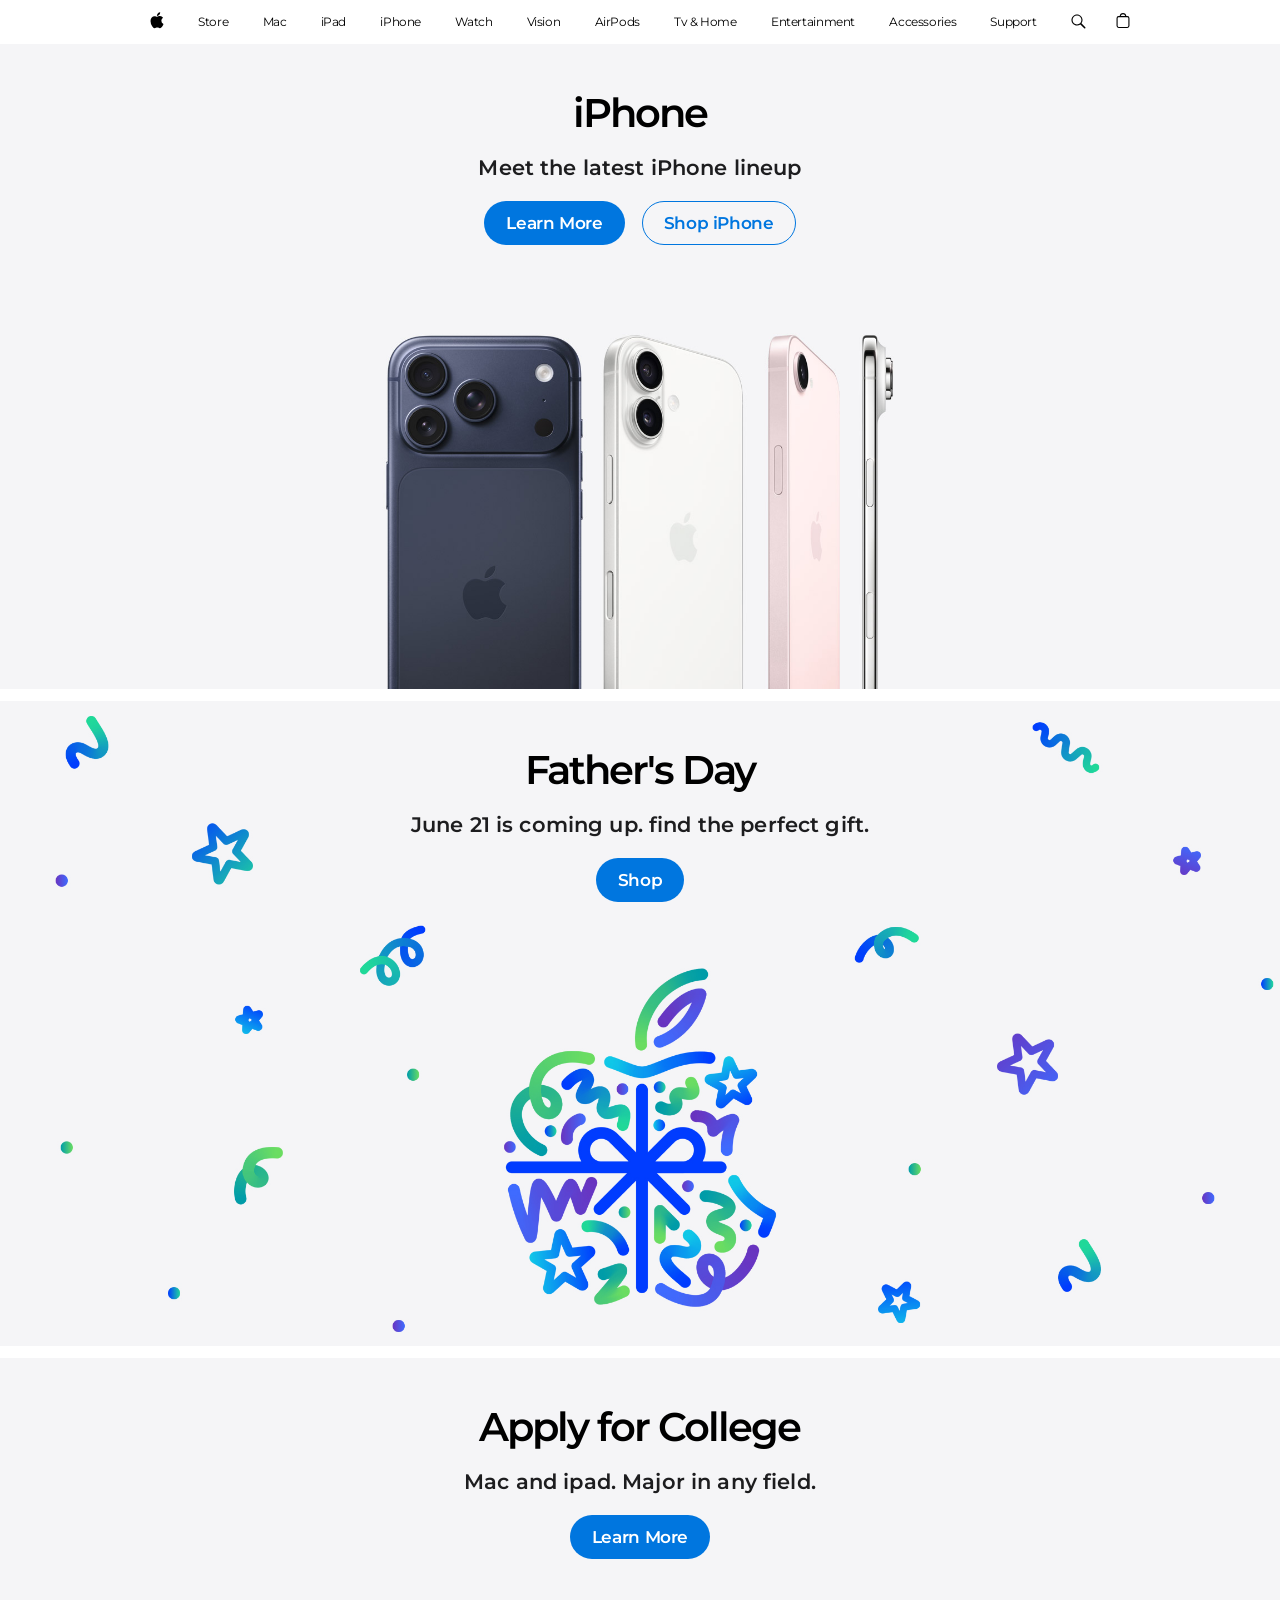
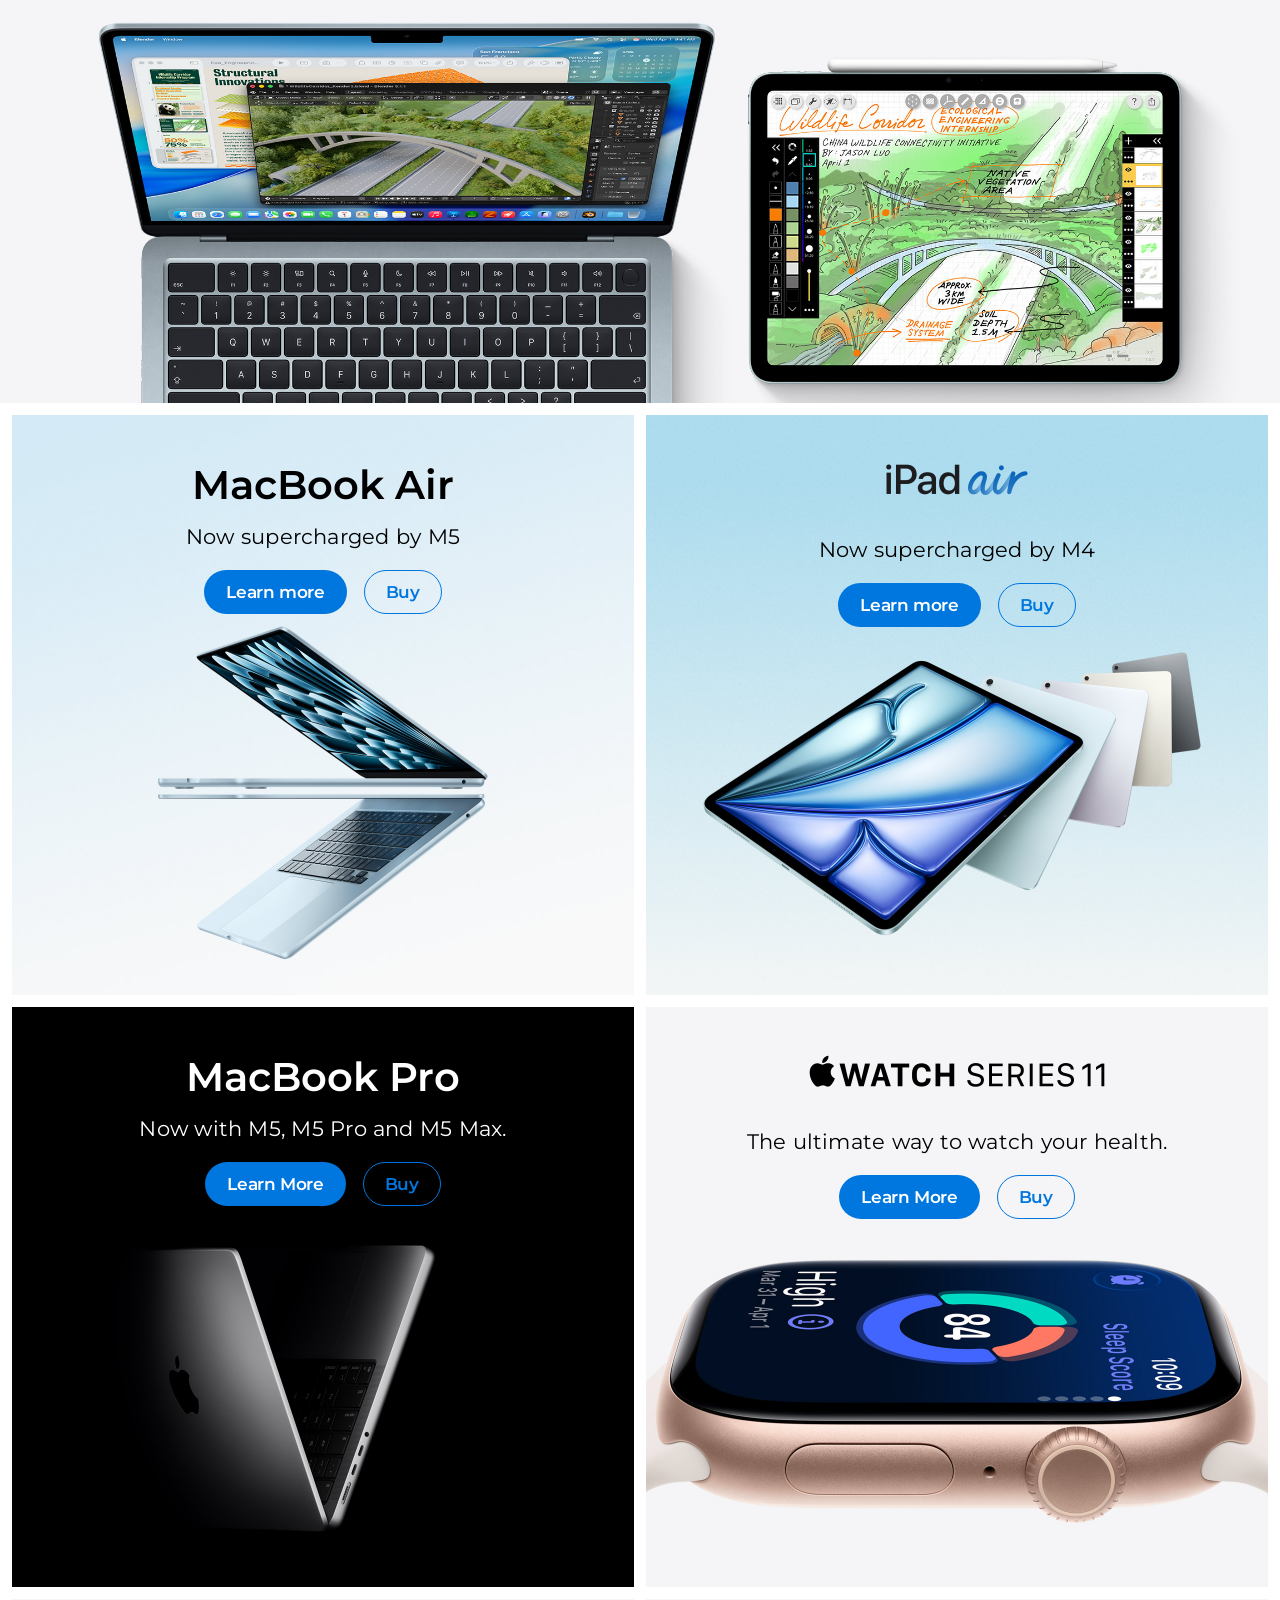
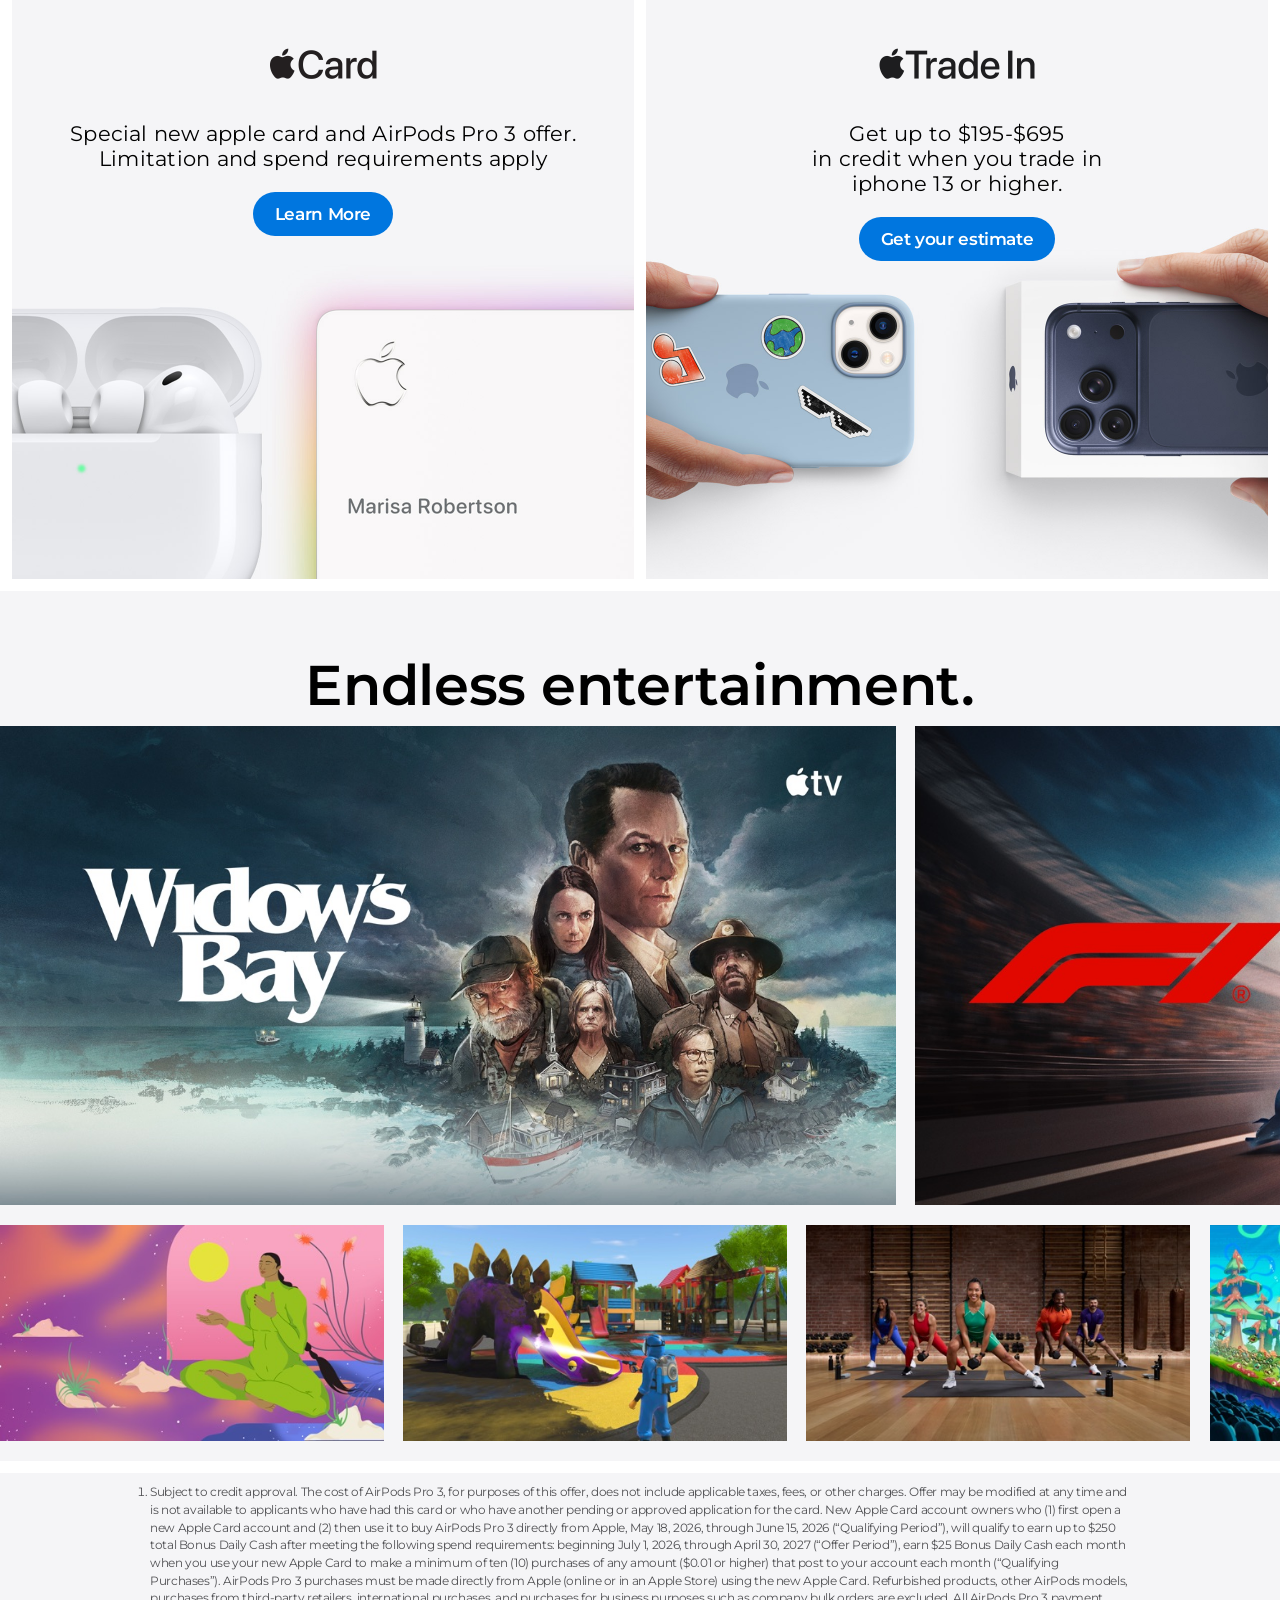
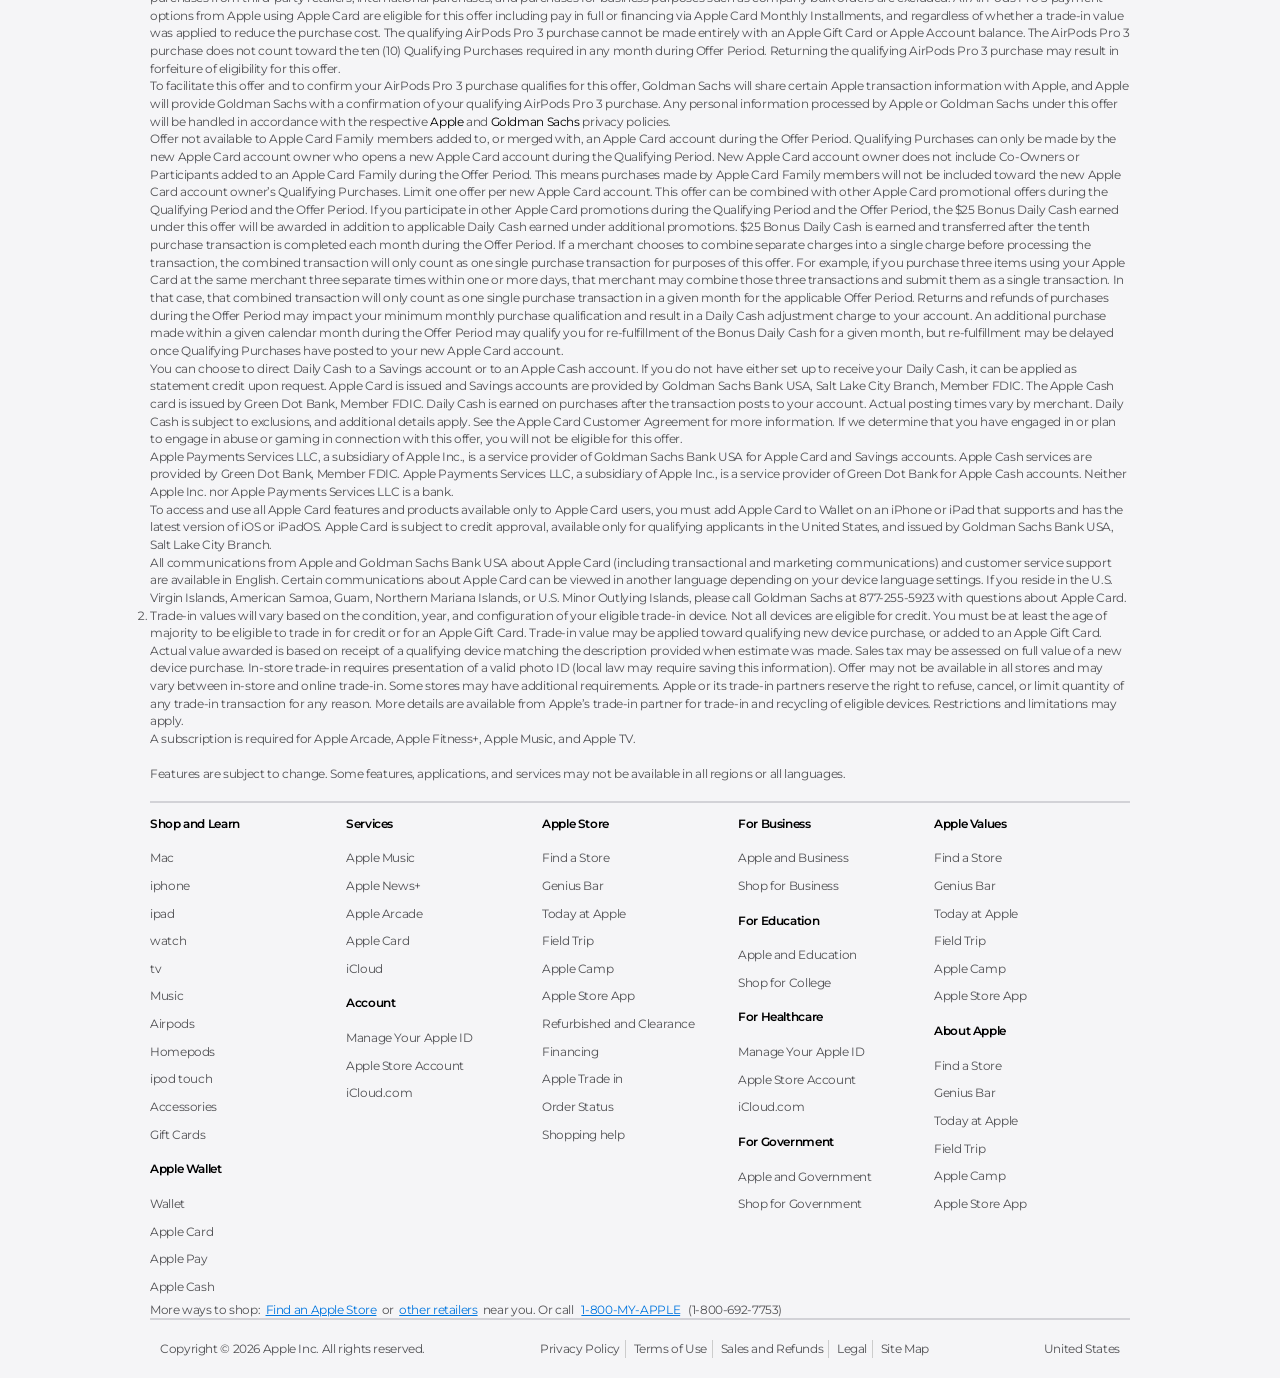
==== commit e94103d8: "remove some useless properties" ====
--- a/index.html
+++ b/index.html
@@ -1022,6 +1022,7 @@
                     </li>
                     <br />
                 </ol>
+                
                 <nav class="footer-nav">
                     <div class="footer-nav-col">
                         <h3>Shop and Learn</h3>
@@ -1124,6 +1125,7 @@
                         </ul>
                     </div>
                 </nav>
+
                 <div class="footer-contact">
                     More ways to shop:&nbsp;
                     <a href="#">Find an Apple Store</a>&nbsp; or &nbsp;<a
@@ -1134,24 +1136,22 @@
                     <a href="tel:+1-800-MY-APPLE">1-800-MY-APPLE</a> &nbsp;
                     (1-800-692-7753)
                 </div>
-                <div class="footer-bottom">
-                    <div class="footer-copyright">
-                        <div class="copyright">
-                            Copyright &copy; 2026 Apple Inc. All rights
-                            reserved.
-                        </div>
-                        <div class="footer-links-terms">
-                            <ul>
-                                <li><a href="">Privacy Policy</a></li>
-                                <li><a href="">Terms of Use</a></li>
-                                <li><a href="">Sales and Refunds</a></li>
-                                <li><a href="">Legal</a></li>
-                                <li><a href="">Site Map</a></li>
-                            </ul>
-                        </div>
-                        <div class="footer-country">
-                            <div class="footer-country-name">United States</div>
-                        </div>
+
+                <div class="footer-copyright">
+                    <div class="copyright">
+                        Copyright &copy; 2026 Apple Inc. All rights reserved.
+                    </div>
+                    <div class="footer-links-terms">
+                        <ul>
+                            <li><a href="">Privacy Policy</a></li>
+                            <li><a href="">Terms of Use</a></li>
+                            <li><a href="">Sales and Refunds</a></li>
+                            <li><a href="">Legal</a></li>
+                            <li><a href="">Site Map</a></li>
+                        </ul>
+                    </div>
+                    <div class="footer-country">
+                        <div class="footer-country-name">United States</div>
                     </div>
                 </div>
             </div>
--- a/style.css
+++ b/style.css
@@ -6,16 +6,17 @@
 }
 
 body {
+    width: 100%;
+    display: flex;
+    flex-direction: column;
     font-family: "Montserrat", sans-serif;
     font-size: 17px;
     line-height: 1.4705882353;
     font-weight: 400;
     letter-spacing: -0.022em;
-    display: flex;
-    flex-direction: column;
-    width: 100%;
     overflow-x: hidden;
 }
+
 img {
     max-width: 100%;
 }
@@ -117,8 +118,8 @@
 .header-wrapper:has(.support-item:hover) .support-dropdown,
 .nav-dropdown:hover {
     visibility: visible;
+    pointer-events: auto;
     opacity: 1;
-    pointer-events: auto;
 }
 
 /* ── Dropdown inner grid ── */
@@ -139,7 +140,7 @@
     color: #6e6e73;
     font-weight: 400;
     margin: 0 0 10px 0;
-    font-family: -apple-system, BlinkMacSystemFont, sans-serif;
+    /* font-family: -apple-system, BlinkMacSystemFont, sans-serif; */
     display: block;
 }
 
@@ -215,7 +216,7 @@
     font-size: 12px;
     color: #0071e3;
     text-decoration: none;
-    font-family: -apple-system, BlinkMacSystemFont, sans-serif;
+    /* font-family: -apple-system, BlinkMacSystemFont, sans-serif; */
 }
 
 .dropdown-small-extras li a:hover {
@@ -283,7 +284,7 @@
     display: flex;
     justify-content: space-between;
     align-items: center;
-    height: 100%;
+    /* height: 100%; */
     list-style: none;
     height: 44px;
 }
@@ -448,9 +449,9 @@
     margin-top: 5px;
     margin-bottom: -5px;
 }
-.section-promo .logo-image {
+/* .section-promo .logo-image {
     margin-top: 4px;
-}
+} */
 
 .section-promo.section {
     grid-template-columns: 1fr 1fr;
@@ -499,15 +500,16 @@
     align-items: center;
     position: relative;
 }
+.media-gallery-headline-container {
+    text-align: center;
+}
 .media-gallery-headline {
     font-size: 56px;
     font-weight: 600;
     letter-spacing: -0.005em;
     color: #000;
 }
-.media-gallery-headline-container {
-    text-align: center;
-}
+
 .media-gallery-item-container {
     width: 100%;
     display: flex;
@@ -650,6 +652,21 @@
     font-size: 12px;
     font-weight: 600;
 }
+
+.footer-contact {
+    width: 100%;
+    /* display: flex; */
+    /* align-content: center; */
+    /* text-align: justify; */
+    /* padding: 10px 10px;/ */
+    margin: 0 auto;
+    color: #515154;
+}
+.footer-contact a {
+    color: #0076df;
+    text-decoration: underline;
+}
+
 .footer-copyright {
     color: #515154;
     padding-top: 17px;
@@ -676,79 +693,8 @@
 .footer-copyright ul li:last-child {
     border-right: 0px;
 }
-.footer-contact {
-    width: 100%;
-    display: flex;
-    align-content: center;
-    text-align: justify;
-    padding: 10px 10px;
-    margin: 0 auto;
-    color: #515154;
-}
-.footer-contact a {
-    color: #0076df;
-    text-decoration: underline;
-}
+
 /* ========================== mobile ============================= */
-@media (max-width: 480px) {
-    .section-promo {
-        display: flex;
-        flex-direction: column;
-        padding-left: max(12px, env(safe-area-inset-left) - 12px);
-        padding-right: max(12px, env(safe-area-inset-right) - 12px);
-    }
-    .footer-nav {
-        flex-direction: column;
-        align-items: center;
-    }
-    .footer-nav-col {
-        flex: 1;
-        width: 100%;
-    }
-
-    .media-gallery-headline {
-        font-size: 32px;
-    }
-    .tv-media-gallery .media-gallery-bottom-content {
-        flex-direction: column;
-        gap: 10px;
-    }
-    .tv-media-gallery .media-gallery-top-content {
-        display: block;
-    }
-    #iphone-family {
-        background-image: url("images/small/hero_iphone_family__be5jkzxszb1e_small_2x.jpg");
-    }
-    #fathers-day {
-        background-image: url("images/small/hero_fd26__c9vr0hxu24eq_small_2x.jpg");
-    }
-    #college {
-        background-image: url("images/small/hero_college_students_2026__dzrtx52rt9aq_small_2x.jpg");
-    }
-    #macbook-air-m5 {
-        background-image: url("images/small/promo_macbook_air_m5__e5xk2yysqiie_small_2x.jpg");
-    }
-    #ipad-air {
-        background-image: url("images/small/promo_ipad_air_m4__bgcv7t286k8y_small_2x.jpg");
-    }
-    #macbook-pro {
-        color: #fff;
-        background-image: url("images/small/promo_macbook_pro__c9td9w1mc8ia_small_2x.jpg");
-    }
-    #macbook-pro h3 {
-        color: #fff;
-    }
-    #apple-watch-series-11 {
-        background-image: url("images/small/promo_apple_watch_series_11__gnlwqxe1jlu2_small_2x.jpg");
-    }
-    #apple-card-airpods {
-        background-image: url("images/");
-    }
-    #iphone-tradein {
-        background-image: url("images/small/promo_iphone_tradein__e4hrjxmgmf0i_small_2x.jpg");
-    }
-}
-
 @media (max-width: 768px) {
     .store-item,
     .mac-item,
@@ -769,7 +715,9 @@
         padding-left: 0;
         padding-right: 0;
     }
-
+    .media-gallery-headline {
+        font-size: 35px;
+    }
     .footer-contact {
         display: flex;
     }
@@ -784,12 +732,12 @@
     .footer-copyright {
         flex-direction: column-reverse;
     }
-    /* #iphone-family {
+    #iphone-family {
         background-image: url("images/medium/hero_iphone_family__be5jkzxszb1e_mediumtall_2x.jpg");
-    } */
-    /* #fathers-day {
+    }
+    #fathers-day {
         background-image: url("images/medium/hero_fd26__c9vr0hxu24eq_medium_2x.jpg");
-    } */
+    }
     #college {
         background-image: url("images/medium/hero_college_students_2026__dzrtx52rt9aq_mediumtall_2x.jpg");
     }
@@ -817,8 +765,62 @@
     }
 }
 
-@media (min-width: 1069px) {
-    .section-promo .tile-wrapper {
-        padding: 53px 0 60px;
-    }
-}
+
+
+@media (max-width: 480px) {
+    .section-promo {
+        display: flex;
+        flex-direction: column;
+        padding: 0;
+    }
+    .footer-nav {
+        flex-direction: column;
+        align-items: center;
+    }
+    .footer-nav-col {
+        flex: 1;
+        width: 100%;
+    }
+    .media-gallery-headline {
+        font-size: 32px;
+    }
+    .tv-media-gallery .media-gallery-bottom-content {
+        flex-direction: column;
+        gap: 10px;
+    }
+    .tv-media-gallery .media-gallery-top-content {
+        display: block;
+    }
+    #iphone-family {
+        background-image: url("images/small/hero_iphone_family__be5jkzxszb1e_small_2x.jpg");
+    }
+    #fathers-day {
+        background-image: url("images/small/hero_fd26__c9vr0hxu24eq_small_2x.jpg");
+    }
+    #college {
+        background-image: url("images/small/hero_college_students_2026__dzrtx52rt9aq_small_2x.jpg");
+    }
+    #macbook-air-m5 {
+        background-image: url("images/small/promo_macbook_air_m5__e5xk2yysqiie_small_2x.jpg");
+    }
+    #ipad-air {
+        background-image: url("images/small/promo_ipad_air_m4__bgcv7t286k8y_small_2x.jpg");
+    }
+    #macbook-pro {
+        color: #fff;
+        background-image: url("images/small/promo_macbook_pro__c9td9w1mc8ia_small_2x.jpg");
+    }
+    #macbook-pro h3 {
+        color: #fff;
+    }
+    #apple-watch-series-11 {
+        background-image: url("images/small/promo_apple_watch_series_11__gnlwqxe1jlu2_small_2x.jpg");
+    }
+    #apple-card-airpods {
+        background-image: url("images/small/promo_apple_card_airpods__dpbuw4e90126_small.jpg");
+    }
+    #iphone-tradein {
+        background-image: url("images/small/promo_iphone_tradein__e4hrjxmgmf0i_small_2x.jpg");
+    }
+}
+
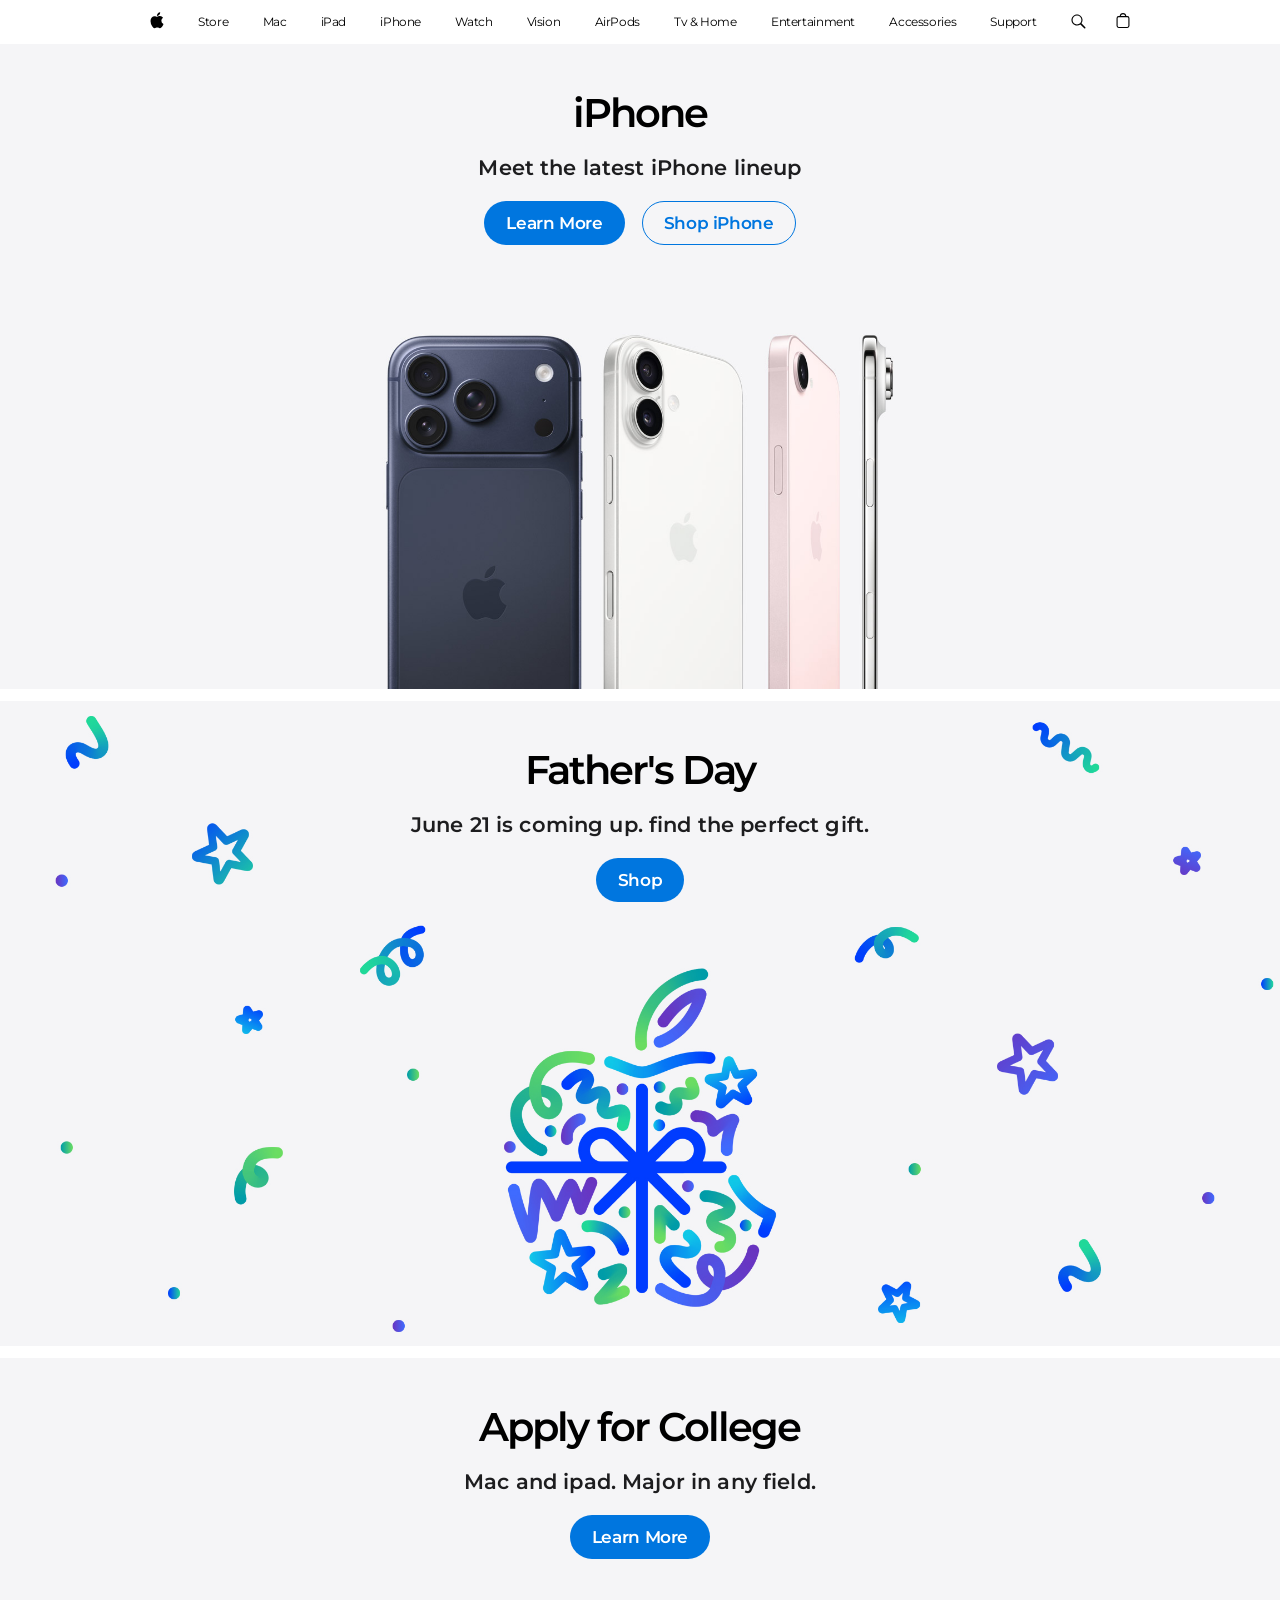
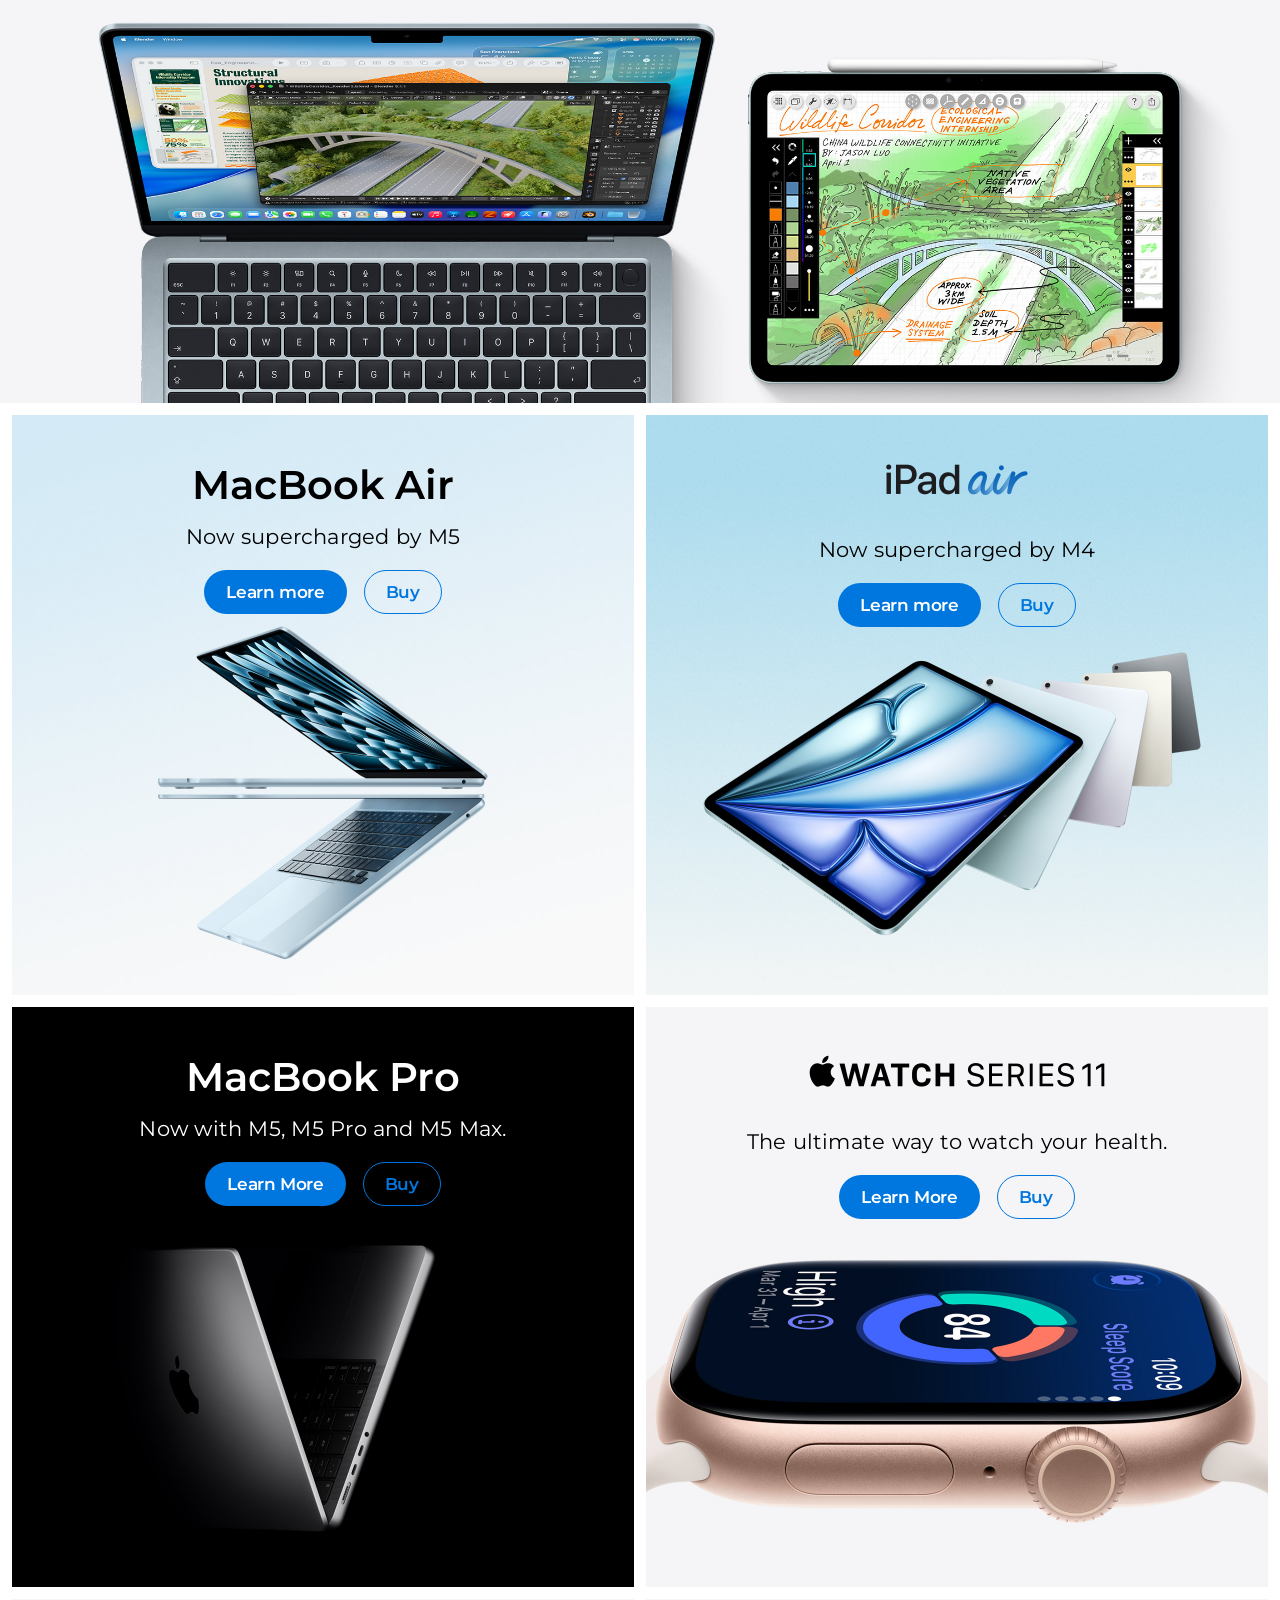
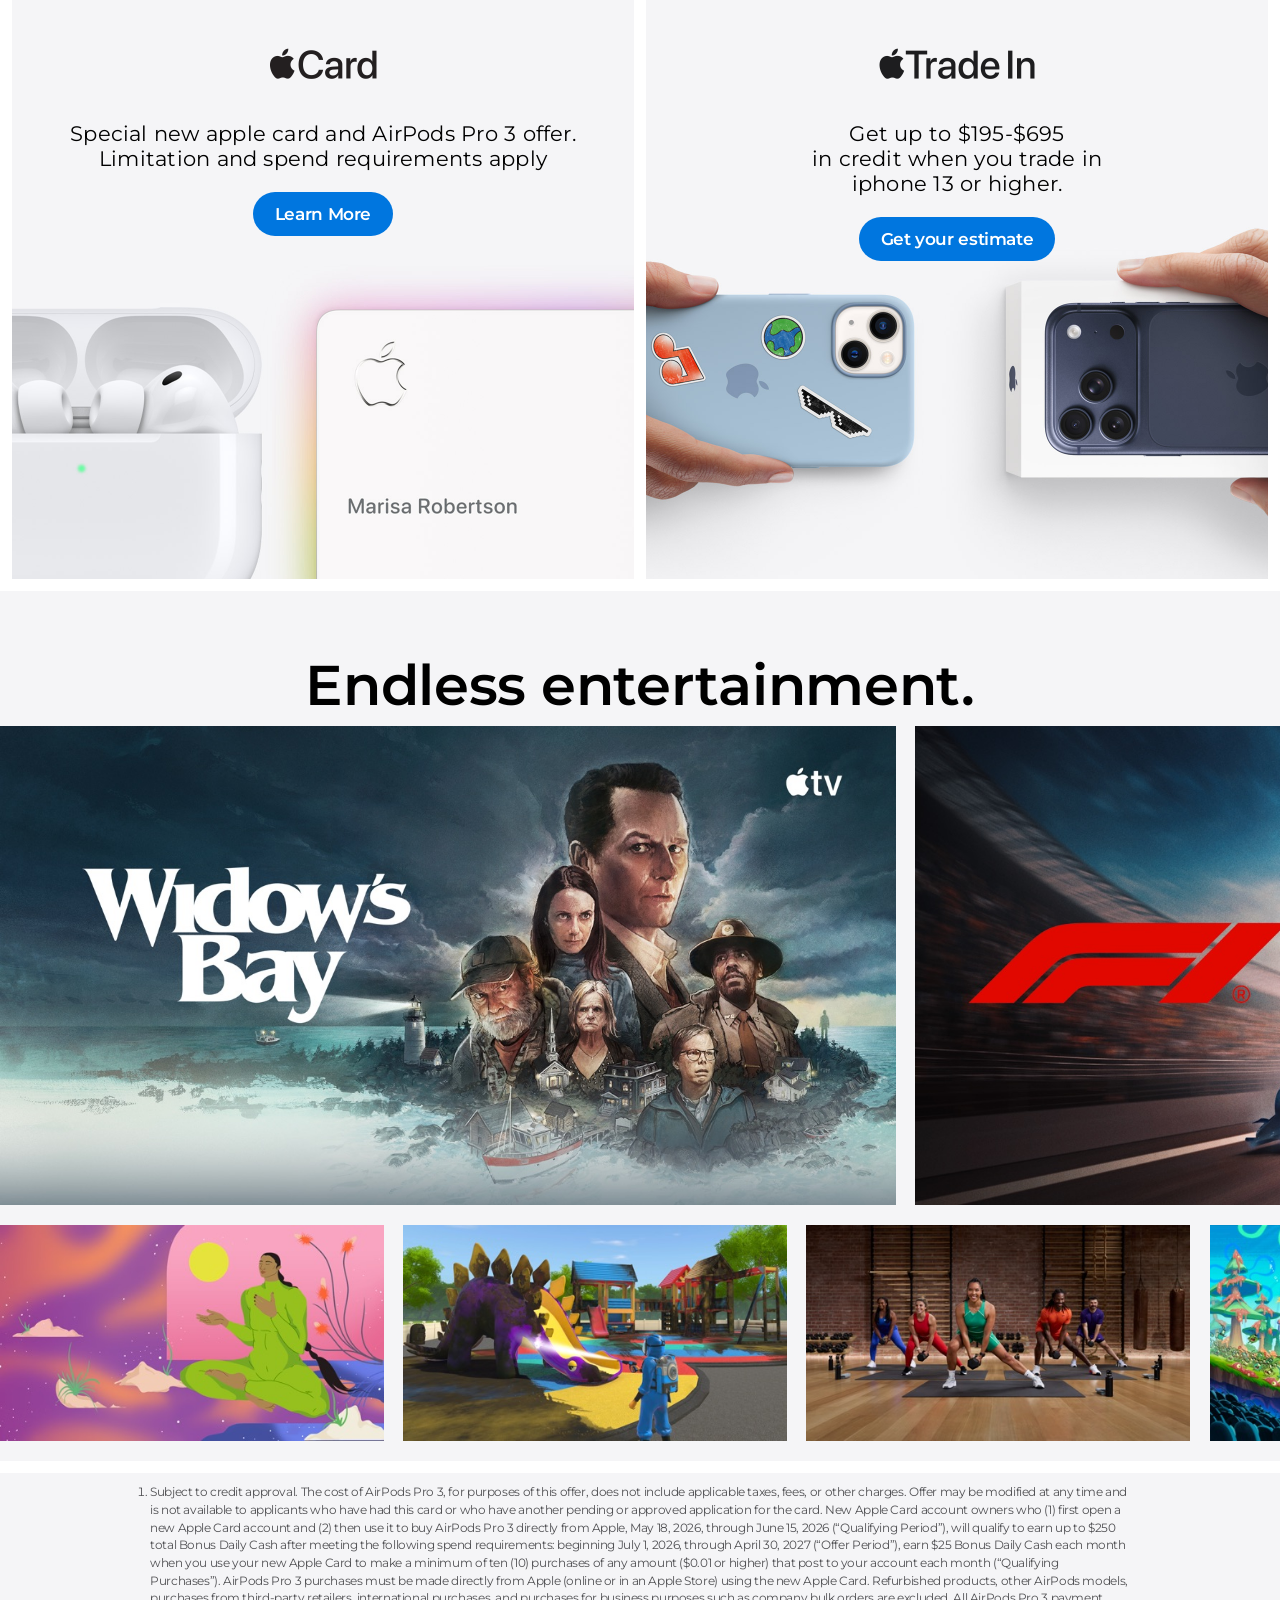
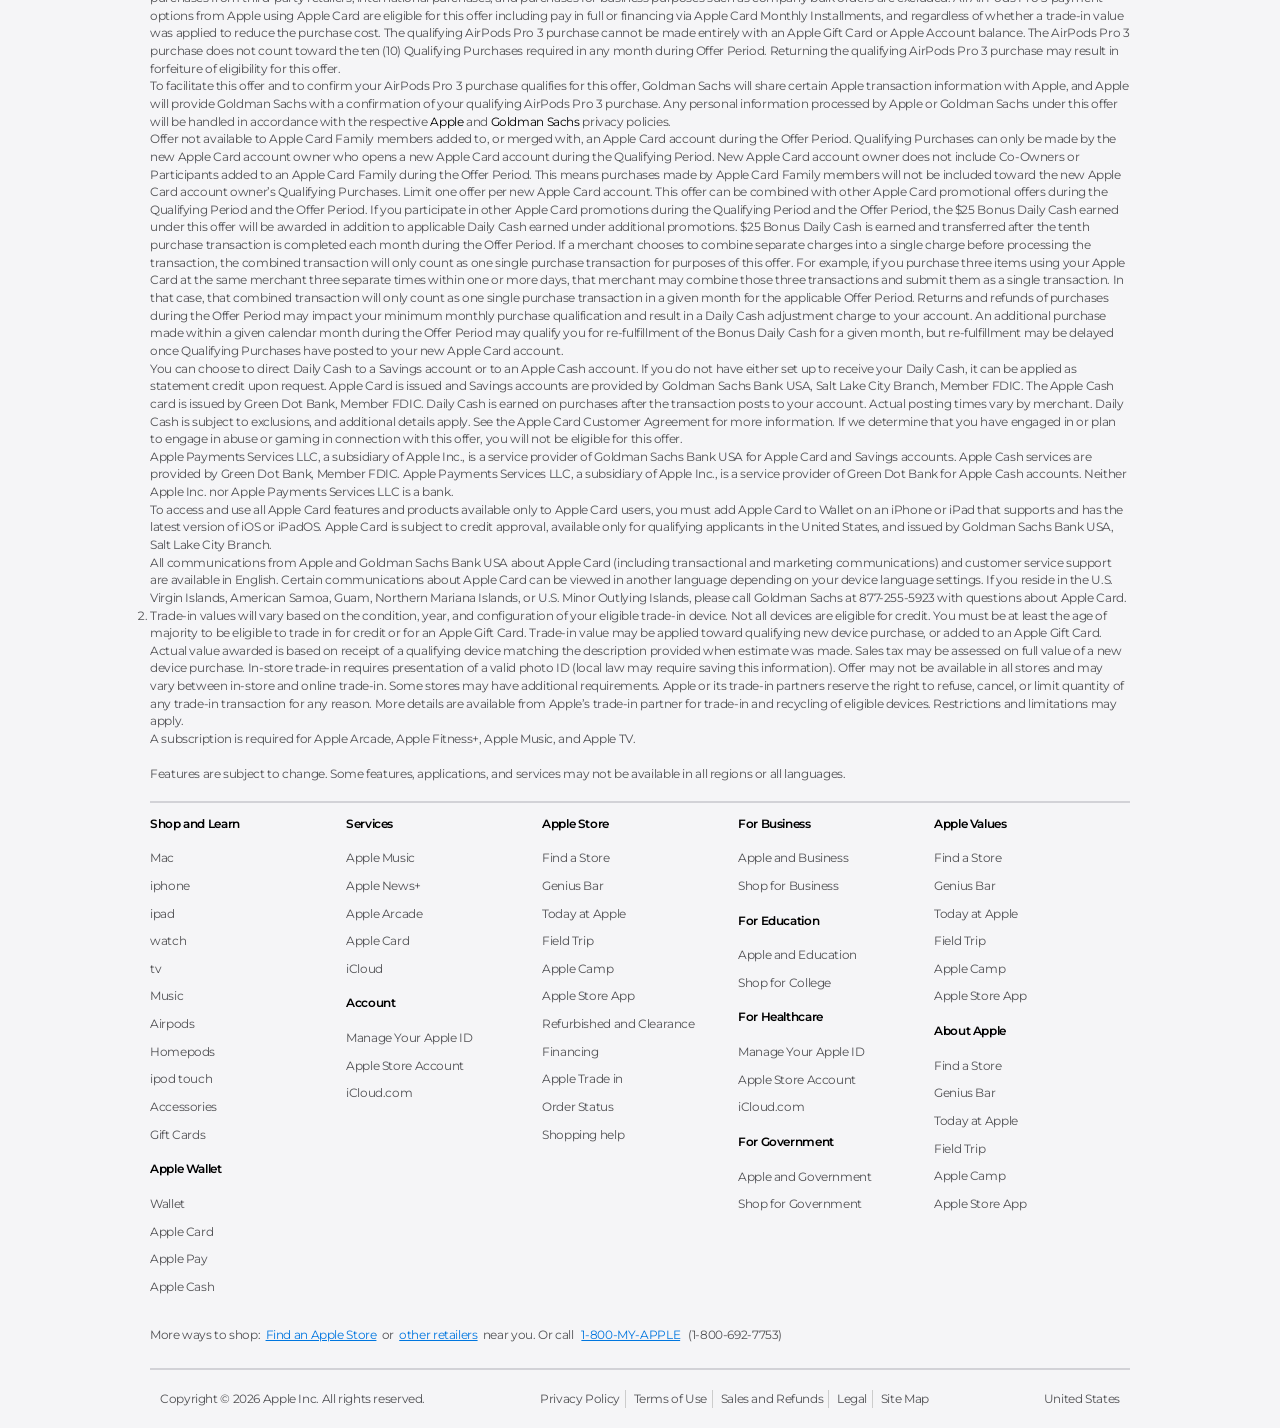
==== commit f34e20d3: "refactor class names and clean up" ====
--- a/index.html
+++ b/index.html
@@ -18,7 +18,7 @@
         />
     </head>
     <body>
-        <header class="header-wrapper">
+        <header class="header">
             <div class="inner-wrapper">
                 <nav class="main-nav">
                     <ul>
@@ -594,14 +594,12 @@
         </header>
 
         <main class="main">
-            <section class="section section-hero">
-                <div class="tile-wrapper" id="iphone-family">
+            <section class="section hero-section">
+                <div class="tile" id="iphone-family">
                     <div class="tile-content">
-                        <div class="tile-copy-wrapper">
-                            <h3 class="tile-headline typography-tile-headline">
-                                iPhone
-                            </h3>
-                            <p class="tile-subhead typography-tile-subhead">
+                        <div class="tile-text">
+                            <h3 class="tile-headline">iPhone</h3>
+                            <p class="tile-subhead">
                                 Meet the latest iPhone lineup
                             </p>
                         </div>
@@ -614,13 +612,11 @@
                     </div>
                 </div>
 
-                <div class="tile-wrapper" id="fathers-day">
+                <div class="tile" id="fathers-day">
                     <div class="tile-content">
-                        <div class="tile-copy-wrapper">
-                            <h3 class="tile-headline typography-tile-headline">
-                                Father's Day
-                            </h3>
-                            <p class="tile-subhead typography-tile-subhead">
+                        <div class="tile-text">
+                            <h3 class="tile-headline">Father's Day</h3>
+                            <p class="tile-subhead">
                                 June 21 is coming up. find the perfect gift.
                             </p>
                         </div>
@@ -631,13 +627,11 @@
                     </div>
                 </div>
 
-                <div class="tile-wrapper" id="college">
+                <div class="tile" id="college">
                     <div class="tile-content">
-                        <div class="tile-copy-wrapper">
-                            <h3 class="tile-headline typography-tile-headline">
-                                Apply for College
-                            </h3>
-                            <p class="tile-subhead typography-tile-subhead">
+                        <div class="tile-text">
+                            <h3 class="tile-headline">Apply for College</h3>
+                            <p class="tile-subhead">
                                 Mac and ipad. Major in any field.
                             </p>
                         </div>
@@ -648,16 +642,12 @@
                 </div>
             </section>
 
-            <section class="section section-promo">
-                <div class="tile-wrapper" id="macbook-air-m5">
+            <section class="section promo-section">
+                <div class="tile" id="macbook-air-m5">
                     <div class="tile-content">
-                        <div class="tile-copy-wrapper">
-                            <h3 class="tile-headline typography-tile-headline">
-                                MacBook Air
-                            </h3>
-                            <p class="tile-subhead typography-tile-subhead">
-                                Now supercharged by M5
-                            </p>
+                        <div class="tile-text">
+                            <h3 class="tile-headline">MacBook Air</h3>
+                            <p class="tile-subhead">Now supercharged by M5</p>
                         </div>
                         <div class="tile-ctas">
                             <a href="" class="button">Learn more</a>
@@ -666,17 +656,15 @@
                     </div>
                 </div>
 
-                <div class="tile-wrapper" id="ipad-air">
+                <div class="tile" id="ipad-air">
                     <div class="tile-content">
-                        <div class="tile-copy-wrapper">
-                            <h3 class="tile-headline typography-tile-headline">
+                        <div class="tile-text">
+                            <h3 class="tile-headline">
                                 <img
                                     src="images/promo_logo_ipad_air__dqdj4ni03quu_large_2x.png"
                                 />
                             </h3>
-                            <p class="tile-subhead typography-tile-subhead">
-                                Now supercharged by M4
-                            </p>
+                            <p class="tile-subhead">Now supercharged by M4</p>
                         </div>
                         <div class="tile-ctas">
                             <a href="" class="button">Learn more</a>
@@ -685,13 +673,11 @@
                     </div>
                 </div>
 
-                <div class="tile-wrapper dark-tile" id="macbook-pro">
+                <div class="tile dark-tile" id="macbook-pro">
                     <div class="tile-content">
-                        <div class="tile-copy-wrapper">
-                            <h3 class="tile-headline typography-tile-headline">
-                                MacBook Pro
-                            </h3>
-                            <p class="tile-subhead typography-tile-subhead">
+                        <div class="tile-text">
+                            <h3 class="tile-headline">MacBook Pro</h3>
+                            <p class="tile-subhead">
                                 Now with M5, M5 Pro and M5 Max.
                             </p>
                         </div>
@@ -702,16 +688,16 @@
                     </div>
                 </div>
 
-                <div class="tile-wrapper" id="apple-watch-series-11">
+                <div class="tile" id="apple-watch-series-11">
                     <div class="tile-content">
-                        <div class="tile-copy-wrapper">
-                            <h3 class="tile-headline typography-tile-headline">
+                        <div class="tile-text">
+                            <h3 class="tile-headline">
                                 <img
                                     src="images/promo_logo_apple_watch_series_11__5r9c4l119tuy_large_2x.png"
                                     srcset=""
                                 />
                             </h3>
-                            <p class="tile-subhead typography-tile-subhead">
+                            <p class="tile-subhead">
                                 The ultimate way to watch your health.
                             </p>
                         </div>
@@ -722,16 +708,16 @@
                     </div>
                 </div>
 
-                <div class="tile-wrapper" id="apple-card-airpods">
+                <div class="tile" id="apple-card-airpods">
                     <div class="tile-content">
-                        <div class="tile-copy-wrapper">
-                            <h3 class="tile-headline typography-tile-headline">
+                        <div class="tile-text">
+                            <h3 class="tile-headline">
                                 <img
                                     src="images/promo_logo_apple_card__28vxrcexz0ia_large_2x.png"
                                     srcset=""
                                 />
                             </h3>
-                            <p class="tile-subhead typography-tile-subhead">
+                            <p class="tile-subhead">
                                 Special new apple card and AirPods Pro 3 offer.
                                 <br />
                                 Limitation and spend requirements apply
@@ -743,16 +729,16 @@
                     </div>
                 </div>
 
-                <div class="tile-wrapper" id="iphone-tradein">
+                <div class="tile" id="iphone-tradein">
                     <div class="tile-content">
-                        <div class="tile-copy-wrapper">
-                            <h3 class="tile-headline typography-tile-headline">
+                        <div class="tile-text">
+                            <h3 class="tile-headline">
                                 <img
                                     src="images/promo_logo_iphone_tradein__bb7assu7ubo2_large_2x.png"
                                     srcset=""
                                 />
                             </h3>
-                            <p class="tile-subhead typography-tile-subhead">
+                            <p class="tile-subhead">
                                 Get up to $195-$695 <br />
                                 in credit when you trade in
                                 <br />
@@ -766,83 +752,78 @@
                 </div>
             </section>
 
-            <section class="section section-endless-entertainment-gallery">
+            <section class="section gallery-section">
                 <div class="endless-entertainment">
-                    <div class="media-gallery-headline-container">
-                        <h2 class="media-gallery-headline">
-                            Endless entertainment.
-                        </h2>
-                    </div>
-
-                    <div class="media-gallery tv-media-gallery">
-                        <ul class="media-gallery-item-container">
-                            <li class="media-gallery-item">
+                    <h2 class="gallery-headline">Endless entertainment.</h2>
+                    <div class="gallery tv-gallery">
+                        <ul class="gallery-item-container">
+                            <li class="gallery-item">
                                 <img src="images/gallery/1250x668sr(1).jpg" />
                             </li>
 
-                            <li class="media-gallery-item">
+                            <li class="gallery-item">
                                 <img src="images/gallery/1250x668sr(2).jpg" />
                             </li>
 
-                            <li class="media-gallery-item">
+                            <li class="gallery-item">
                                 <img src="images/gallery/1250x668sr(3).jpg" />
                             </li>
 
-                            <li class="media-gallery-item">
+                            <li class="gallery-item">
                                 <img src="images/gallery/1250x668sr(4).jpg" />
                             </li>
 
-                            <li class="media-gallery-item">
+                            <li class="gallery-item">
                                 <img src="images/gallery/1250x668sr(5).jpg" />
                             </li>
 
-                            <li class="media-gallery-item">
+                            <li class="gallery-item">
                                 <img src="images/gallery/1250x668sr(6).jpg" />
                             </li>
 
-                            <li class="media-gallery-item">
+                            <li class="gallery-item">
                                 <img src="images/gallery/1250x668sr(7).jpg" />
                             </li>
 
-                            <li class="media-gallery-item">
+                            <li class="gallery-item">
                                 <img src="images/gallery/1250x668sr(8).jpg" />
                             </li>
 
-                            <li class="media-gallery-item">
+                            <li class="gallery-item">
                                 <img src="images/gallery/1250x668sr.jpg" />
                             </li>
                         </ul>
                     </div>
-                    <div class="media-gallery fam-media-gallery">
-                        <ul class="media-gallery-item-container">
-                            <li class="media-gallery-item">
+                    <div class="gallery fam-gallery">
+                        <ul class="gallery-item-container">
+                            <li class="gallery-item">
                                 <img src="images/gallery/470x264(1).jpg" />
                             </li>
-                            <li class="media-gallery-item">
+                            <li class="gallery-item">
                                 <img src="images/gallery/470x264(2).jpg" />
                             </li>
-                            <li class="media-gallery-item">
+                            <li class="gallery-item">
                                 <img src="images/gallery/470x264(3).jpg" />
                             </li>
-                            <li class="media-gallery-item">
+                            <li class="gallery-item">
                                 <img src="images/gallery/470x264(4).jpg" />
                             </li>
-                            <li class="media-gallery-item">
+                            <li class="gallery-item">
                                 <img src="images/gallery/470x264(5).jpg" />
                             </li>
-                            <li class="media-gallery-item">
+                            <li class="gallery-item">
                                 <img src="images/gallery/470x264.jpg" />
                             </li>
-                            <!-- <li class="media-gallery-item"></li>
-                            <li class="media-gallery-item"></li>
-                            <li class="media-gallery-item"></li> -->
+                            <!-- <li class="gallery-item"></li>
+                            <li class="gallery-item"></li>
+                            <li class="gallery-item"></li> -->
                         </ul>
                     </div>
                 </div>
             </section>
         </main>
 
-        <footer class="footer-wrapper">
+        <footer class="footer">
             <div class="inner-wrapper">
                 <ol class="footer-text">
                     <li>
@@ -1022,7 +1003,7 @@
                     </li>
                     <br />
                 </ol>
-                
+
                 <nav class="footer-nav">
                     <div class="footer-nav-col">
                         <h3>Shop and Learn</h3>
--- a/style.css
+++ b/style.css
@@ -5,6 +5,7 @@
     /* outline: 1px solid black; */
 }
 
+/* =================== General ======================= */
 body {
     width: 100%;
     display: flex;
@@ -20,37 +21,25 @@
 img {
     max-width: 100%;
 }
+
 div {
     display: block;
 }
+
 img {
     overflow-clip-margin: content-box;
     overflow: clip;
 }
 
-h3 {
-    display: block;
-    font-size: 1.17em;
-    margin-block-start: 1em;
-    margin-block-end: 1em;
-    margin-inline-start: 0px;
-    margin-inline-end: 0px;
-    font-weight: bold;
-}
-p {
-    display: block;
-    margin-block-start: 1em;
-    margin-block-end: 1em;
-    margin-inline-start: 0px;
-    margin-inline-end: 0px;
-}
 a {
     text-decoration: none;
 }
+
 .main {
     width: 100%;
     padding: 0;
 }
+
 .inner-wrapper {
     width: 100%;
     max-width: 1000px;
@@ -61,10 +50,7 @@
 .button {
     background-color: #0076df;
     border: 0.666667px solid #0000;
-    /* border-color: #0000; */
     border-radius: 980px;
-    /* border-style: solid; */
-    /* border-width: 0.666667px; */
     color: #fff;
     font-size: 17px;
     font-weight: 600;
@@ -74,14 +60,73 @@
     text-align: center;
     z-index: 4;
 }
+
 .button-secondary {
     background-color: #ffffff00;
     border: 1px solid #0076df;
     color: #0076df;
 }
+
 .button-secondary:hover {
     background-color: #0076df;
     color: #fff;
+}
+
+/* =================== Header ======================= */
+.header {
+    display: flex;
+    align-items: center;
+    justify-content: center;
+    width: 100%;
+    background-color: rgba(255, 255, 255, 0.72);
+    backdrop-filter: saturate(180%) blur(20px);
+    -webkit-backdrop-filter: saturate(180%) blur(20px);
+    color: black;
+    font-weight: 200;
+    font-size: 0.42em;
+    position: sticky;
+    top: 0;
+    z-index: 1000;
+}
+
+.main-nav ul {
+    height: 44px;
+    display: flex;
+    justify-content: space-between;
+    align-items: center;
+    list-style: none;
+}
+
+.nav-item a {
+    display: block;
+    color: #000;
+    font-weight: 400;
+    width: 100%;
+    font-size: 12px;
+    text-decoration: none;
+}
+
+.store-item,
+.mac-item,
+.ipad-item,
+.iphone-item,
+.watch-item,
+.vision-item,
+.airpods-item,
+.tv-item,
+.entertainment-item,
+.accesories-item,
+.support-item {
+    position: static;
+    padding-bottom: 20px;
+    margin-bottom: -20px;
+}
+
+.nav-icons {
+    display: flex;
+    align-items: center;
+    justify-content: space-between;
+    gap: 30px;
 }
 
 /* ====================== Dropdown ================================ */
@@ -105,17 +150,17 @@
     pointer-events: none;
 }
 
-.header-wrapper:has(.store-item:hover) .store-dropdown,
-.header-wrapper:has(.mac-item:hover) .mac-dropdown,
-.header-wrapper:has(.ipad-item:hover) .ipad-dropdown,
-.header-wrapper:has(.iphone-item:hover) .iphone-dropdown,
-.header-wrapper:has(.watch-item:hover) .watch-dropdown,
-.header-wrapper:has(.vision-item:hover) .vision-dropdown,
-.header-wrapper:has(.airpods-item:hover) .airpods-dropdown,
-.header-wrapper:has(.tv-item:hover) .tv-dropdown,
-.header-wrapper:has(.entertainment-item:hover) .entertainment-dropdown,
-.header-wrapper:has(.accessories-item:hover) .accessories-dropdown,
-.header-wrapper:has(.support-item:hover) .support-dropdown,
+.header:has(.store-item:hover) .store-dropdown,
+.header:has(.mac-item:hover) .mac-dropdown,
+.header:has(.ipad-item:hover) .ipad-dropdown,
+.header:has(.iphone-item:hover) .iphone-dropdown,
+.header:has(.watch-item:hover) .watch-dropdown,
+.header:has(.vision-item:hover) .vision-dropdown,
+.header:has(.airpods-item:hover) .airpods-dropdown,
+.header:has(.tv-item:hover) .tv-dropdown,
+.header:has(.entertainment-item:hover) .entertainment-dropdown,
+.header:has(.accessories-item:hover) .accessories-dropdown,
+.header:has(.support-item:hover) .support-dropdown,
 .nav-dropdown:hover {
     visibility: visible;
     pointer-events: auto;
@@ -139,9 +184,9 @@
     font-size: 12px;
     color: #6e6e73;
     font-weight: 400;
-    margin: 0 0 10px 0;
-    /* font-family: -apple-system, BlinkMacSystemFont, sans-serif; */
+    margin: 0 0 15px 0;
     display: block;
+    font-weight: 400;
 }
 
 /* ── Big bold product name links (col 1) ── */
@@ -174,6 +219,7 @@
     list-style: none;
     padding: 0;
     margin: 0;
+    font-weight: 600;
 }
 
 .dropdown-links li {
@@ -204,6 +250,7 @@
     margin: 10px 0 0 0;
     border-top: 1px solid rgba(0, 0, 0, 0.1);
     padding-top: 10px;
+    color: #000;
 }
 
 .dropdown-small-extras li {
@@ -214,9 +261,9 @@
 
 .dropdown-small-extras li a {
     font-size: 12px;
-    color: #0071e3;
     text-decoration: none;
-    /* font-family: -apple-system, BlinkMacSystemFont, sans-serif; */
+    color: #000;
+    font-weight: 400;
 }
 
 .dropdown-small-extras li a:hover {
@@ -263,60 +310,7 @@
     }
 }
 
-/* ============================ nav ============================== */
-.header-wrapper {
-    display: flex;
-    align-items: center;
-    justify-content: center;
-    width: 100%;
-    background-color: rgba(255, 255, 255, 0.72);
-    backdrop-filter: saturate(180%) blur(20px);
-    -webkit-backdrop-filter: saturate(180%) blur(20px);
-    color: black;
-    font-weight: 200;
-    font-size: 0.42em;
-    position: sticky;
-    top: 0;
-    z-index: 1000;
-}
-
-.main-nav ul {
-    display: flex;
-    justify-content: space-between;
-    align-items: center;
-    /* height: 100%; */
-    list-style: none;
-    height: 44px;
-}
-.nav-item a {
-    display: block;
-    color: #000;
-    font-weight: 400;
-    width: 100%;
-    font-size: 12px;
-    text-decoration: none;
-}
-.store-item,
-.mac-item,
-.ipad-item,
-.iphone-item,
-.watch-item,
-.vision-item,
-.airpods-item,
-.tv-item,
-.entertainment-item,
-.accesories-item,
-.support-item {
-    position: static;
-    padding-bottom: 20px;
-    margin-bottom: -20px;
-}
-.nav-icons {
-    display: flex;
-    align-items: center;
-    justify-content: space-between;
-    gap: 30px;
-}
+/* =================== Section ======================= */
 .section {
     display: grid;
     grid-template-columns: 1fr;
@@ -325,7 +319,7 @@
     margin-bottom: 12px;
 }
 /* ======================== tile =========================== */
-.tile-wrapper {
+.tile {
     display: flex;
     justify-content: center;
     position: relative;
@@ -339,7 +333,7 @@
     background-position: center;
     background-repeat: no-repeat;
 }
-.tile-copy-wrapper {
+.tile-text {
     position: relative;
     pointer-events: none;
     z-index: 2;
@@ -367,17 +361,6 @@
     line-height: 1.0714285714;
     font-weight: 600;
     letter-spacing: -0.005em;
-}
-.tile-subhead {
-    font-weight: 600;
-    letter-spacing: -0.005em;
-}
-.tile-headline img {
-    width: auto;
-    height: 49px;
-}
-
-.typography-tile-headline {
     font-size: 40px;
     /* font-size: 3.2vw; */
     margin-bottom: 17px;
@@ -385,15 +368,27 @@
     font-weight: 600;
     letter-spacing: -0.05em;
 }
-.typography-tile-subhead {
+.tile-subhead {
+    display: block;
+    margin-block-start: 1em;
+    margin-block-end: 1em;
+    margin-inline-start: 0px;
+    margin-inline-end: 0px;
+    font-weight: 600;
+    letter-spacing: -0.005em;
     font-size: 21px;
     /* font-size: 1.4vw; */
     line-height: 1.1428571429;
     /* font-weight: 4   00; */
     letter-spacing: 0.007em;
 }
-
-.section-hero {
+.tile-headline img {
+    width: auto;
+    height: 49px;
+}
+
+/* =================== Hero ======================= */
+.hero-section {
     width: 100%;
     color: #1d1d1f;
     display: grid;
@@ -418,48 +413,41 @@
     background-image: url("images/hero_college_students_2026__dzrtx52rt9aq_large_2x.jpg");
 }
 
-/* =============================== promo =================================== */
-.section-promo {
+/* =================== Promo ======================= */
+.promo-section {
+    grid-template-columns: 1fr 1fr;
+
     padding-left: max(12px, env(safe-area-inset-left) - 12px);
     padding-right: max(12px, env(safe-area-inset-right) - 12px);
 }
-.section-promo .section {
-    grid-template-columns: 1fr 1fr;
-}
-.section-promo .tile-wrapper {
+
+.promo-section .tile {
     min-height: 580px;
 }
-.section-promo .tile-subhead {
-    margin-top: 3px;
-    font-weight: 600;
-}
-.section-promo .tile-headline {
+
+.promo-section .tile-headline {
     font-size: 40px;
     line-height: 1.1;
     font-weight: 600;
     letter-spacing: 0em;
 }
-.section-promo .tile-subhead {
+
+.promo-section .tile-subhead {
+    margin-top: 3px;
+    font-weight: 600;
     font-size: 21px;
     line-height: 1.1904761905;
     font-weight: 400;
     letter-spacing: 0.011em;
 }
+
 .logo-image {
     margin-top: 5px;
     margin-bottom: -5px;
 }
-/* .section-promo .logo-image {
+/* .promo-section .logo-image {
     margin-top: 4px;
 } */
-
-.section-promo.section {
-    grid-template-columns: 1fr 1fr;
-}
-
-.section-promo .tile-wrapper {
-    min-height: 580px;
-}
 
 /* --------------------- promo images ----------------------- */
 #macbook-air-m5 {
@@ -485,32 +473,32 @@
     background-image: url("images/promo_iphone_tradein__e4hrjxmgmf0i_large_2x.jpg");
 }
 
-/* ======================= entertainment ======================== */
+/* =================== Gallery ======================= */
+
 .section .endless-entertainment {
+    display: flex;
+    flex-direction: column;
+    overflow: hidden;
     margin: 0;
     padding: 53px 0 0;
     background-color: #f5f5f7;
+}
+.gallery {
     display: flex;
     flex-direction: column;
-    overflow: hidden;
-}
-.media-gallery {
-    display: flex;
-    flex-direction: column;
     align-items: center;
     position: relative;
 }
-.media-gallery-headline-container {
+
+.gallery-headline {
     text-align: center;
-}
-.media-gallery-headline {
     font-size: 56px;
     font-weight: 600;
     letter-spacing: -0.005em;
     color: #000;
 }
 
-.media-gallery-item-container {
+.gallery-item-container {
     width: 100%;
     display: flex;
     gap: 1.2rem;
@@ -523,7 +511,7 @@
     scroll-snap-stop: always;
     -webkit-overflow-scrolling: touch;
 }
-.media-gallery-item {
+.gallery-item {
     position: relative;
     flex: 0 0 70%;
     scroll-snap-align: center;
@@ -539,7 +527,7 @@
     width: 1250px;
     margin-bottom: 20px;
 }
-.media-gallery-item img {
+.gallery-item img {
     position: absolute;
     position: static;
     width: 100%;
@@ -548,7 +536,7 @@
     object-fit: cover; /* 2. Prevents image distortion */
     object-position: center; /* Centers the image during cropping */
 }
-.fam-media-gallery .media-gallery-item {
+.fam-gallery .gallery-item {
     flex: 0 0 30%;
     height: auto;
     /* height: 270px;
@@ -559,7 +547,7 @@
     background-color: rgb(101, 105, 103);
     /* position: static; */
 }
-.tv-media-gallery .media-gallery-item {
+.tv-gallery .gallery-item {
     /* flex: 0 0 30%; */
     /* height: auto; */
     /* width: auto; */
@@ -569,7 +557,7 @@
     background-color: rgb(101, 105, 103);
 }
 /* =============================== gallery content============================ */
-.media-gallery-contents {
+/* .gallery-contents {
     position: absolute;
     width: 100%;
     height: 100%;
@@ -578,44 +566,44 @@
     justify-content: space-between;
     z-index: 1000;
 }
-.media-gallery-top-content {
+.gallery-top-content {
     display: flex;
     align-items: center;
     justify-content: end;
     padding: 10px;
     z-index: 1000;
 }
-.media-gallery-top-content svg {
+.gallery-top-content svg {
     width: 88px;
     height: 20px;
     fill: #fff;
 }
-.media-gallery-bottom-content {
+.gallery-bottom-content {
     display: flex;
     align-items: center;
     justify-content: space-between;
     padding: 20px;
 }
-/* .tv-media-gallery .media-gallery-top-content {
+/* .tv-gallery .gallery-top-content {
     display: none;
 } */
-.tv-media-gallery .media-gallery-bottom-content {
+/* .tv-gallery .gallery-bottom-content {
     flex-direction: row-reverse;
     justify-content: start;
     gap: 20px;
 }
-.tv-media-gallery .media-gallery-contents {
+.tv-gallery .gallery-contents {
     justify-content: end;
 }
 
-.media-gallery-content-button {
+.gallery-content-button {
     background-color: #ffffff;
     border-color: #0000;
     color: #000000;
-}
-
-/* ========================= footer =================================== */
-.footer-wrapper {
+} */
+
+/* =================== footer ======================= */
+.footer {
     background-color: #f5f5f7;
     color: black;
     font-size: 12px;
@@ -649,6 +637,13 @@
 }
 
 .footer-nav-col h3 {
+    display: block;
+    font-size: 1.17em;
+    margin-block-start: 1em;
+    margin-block-end: 1em;
+    margin-inline-start: 0px;
+    margin-inline-end: 0px;
+    font-weight: bold;
     font-size: 12px;
     font-weight: 600;
 }
@@ -658,7 +653,7 @@
     /* display: flex; */
     /* align-content: center; */
     /* text-align: justify; */
-    /* padding: 10px 10px;/ */
+    padding: 25px 0px;
     margin: 0 auto;
     color: #515154;
 }
@@ -694,7 +689,7 @@
     border-right: 0px;
 }
 
-/* ========================== mobile ============================= */
+/* =================== Breakpoints ======================= */
 @media (max-width: 768px) {
     .store-item,
     .mac-item,
@@ -709,13 +704,12 @@
     .support-item {
         display: none;
     }
-    .section-promo {
+    .promo-section {
         display: flex;
         flex-direction: column;
-        padding-left: 0;
-        padding-right: 0;
-    }
-    .media-gallery-headline {
+        padding: 0;
+    }
+    .gallery-headline {
         font-size: 35px;
     }
     .footer-contact {
@@ -728,6 +722,15 @@
     .footer-nav-col {
         flex: 1;
         width: 100%;
+        text-align: center;
+    }
+    .footer-nav-col h3 {
+        font-size: 17px;
+    }
+    .footer-nav-col ul li a {
+        text-decoration: none;
+        color: #515154;
+        font-size: 15px;
     }
     .footer-copyright {
         flex-direction: column-reverse;
@@ -765,10 +768,8 @@
     }
 }
 
-
-
 @media (max-width: 480px) {
-    .section-promo {
+    .promo-section {
         display: flex;
         flex-direction: column;
         padding: 0;
@@ -780,17 +781,26 @@
     .footer-nav-col {
         flex: 1;
         width: 100%;
-    }
-    .media-gallery-headline {
+        text-align: center;
+    }
+    .footer-nav-col h3 {
+        font-size: 17px;
+    }
+    .footer-nav-col ul li a {
+        text-decoration: none;
+        color: #515154;
+        font-size: 15px;
+    }
+    .gallery-headline {
         font-size: 32px;
     }
-    .tv-media-gallery .media-gallery-bottom-content {
+    /* .tv-gallery .gallery-bottom-content {
         flex-direction: column;
         gap: 10px;
     }
-    .tv-media-gallery .media-gallery-top-content {
+    .tv-gallery .gallery-top-content {
         display: block;
-    }
+    } */
     #iphone-family {
         background-image: url("images/small/hero_iphone_family__be5jkzxszb1e_small_2x.jpg");
     }
@@ -823,4 +833,3 @@
         background-image: url("images/small/promo_iphone_tradein__e4hrjxmgmf0i_small_2x.jpg");
     }
 }
-
